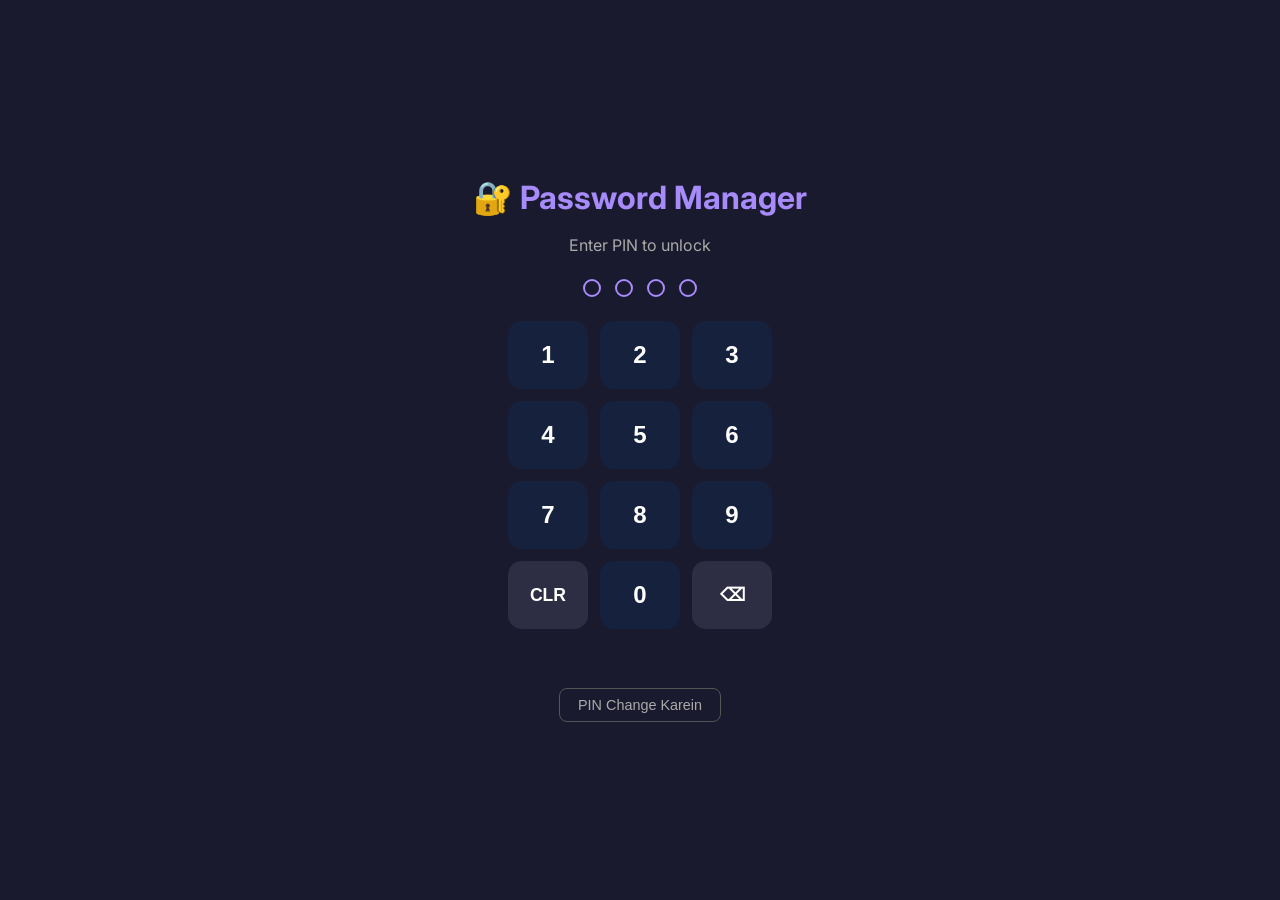
==== templates/index.html @ b99a3fd4 "feat: modular Python Flask password manager with Docker, Excel export, PIN change" ====
<!DOCTYPE html>
<html lang="en">
<head>
  <meta charset="UTF-8">
  <meta name="viewport" content="width=device-width, initial-scale=1.0, maximum-scale=1.0, user-scalable=no">
  <title>Password Manager - RAJAT</title>
  <link rel="stylesheet" href="/static/css/style.css">
</head>
<body>

<!-- ═══════════════════════════ PIN SCREEN ═══════════════════════════ -->
<div id="pin-screen">
  <h2>🔐 Password Manager</h2>
  <p id="pin-label">Enter PIN to unlock</p>
  <div id="pin-dots">
    <div class="dot" id="d0"></div>
    <div class="dot" id="d1"></div>
    <div class="dot" id="d2"></div>
    <div class="dot" id="d3"></div>
  </div>
  <div id="pin-keypad">
    <button class="key" data-key="1">1</button>
    <button class="key" data-key="2">2</button>
    <button class="key" data-key="3">3</button>
    <button class="key" data-key="4">4</button>
    <button class="key" data-key="5">5</button>
    <button class="key" data-key="6">6</button>
    <button class="key" data-key="7">7</button>
    <button class="key" data-key="8">8</button>
    <button class="key" data-key="9">9</button>
    <button class="key del" data-key="clear">CLR</button>
    <button class="key" data-key="0">0</button>
    <button class="key del" data-key="back">⌫</button>
  </div>
  <div id="pin-error"></div>
  <button id="change-pin-btn">PIN Change Karein</button>
</div>

<!-- ════════════════════════════ MAIN APP ════════════════════════════ -->
<div id="app" style="display:none">
  <div class="topbar">
    <h1>🔐 Password Manager</h1>
    <div class="topbar-actions">
      <button class="btn btn-success" id="btn-export">⬇ Export Excel</button>
      <button class="btn btn-primary" id="btn-bulk-add">+ Bulk Entry</button>
      <button class="btn btn-ghost" id="btn-single-add">+ Single Entry</button>
      <button class="btn btn-ghost" id="btn-change-pin-app">🔑 PIN</button>
      <button class="btn btn-danger" id="btn-lock">🔒 Lock</button>
    </div>
  </div>

  <div id="tabs-bar">
    <button id="add-category-btn">+ Category</button>
  </div>

  <div class="table-wrapper">
    <div class="table-header">
      <h3 id="current-cat-title">Category</h3>
      <div>
        <button class="btn btn-ghost btn-sm" id="btn-edit-cat">✏️ Rename</button>
        <button class="btn btn-danger btn-sm" id="btn-del-cat">🗑 Delete</button>
      </div>
    </div>
    <div id="table-area"></div>
  </div>
</div>

<!-- ══════════════════════════════ TOAST ══════════════════════════════ -->
<div id="toast"></div>

<!-- ══════════════════════════ ENTRY MODAL ════════════════════════════ -->
<div class="modal-overlay" id="entry-modal">
  <div class="modal">
    <h3 id="entry-modal-title">Entry Add Karein</h3>
    <div id="entry-form-fields"></div>
    <div class="modal-actions">
      <button class="btn btn-ghost" data-close="entry-modal">Cancel</button>
      <button class="btn btn-primary" id="btn-save-entry">Save</button>
    </div>
  </div>
</div>

<!-- ════════════════════════ CATEGORY MODAL ══════════════════════════ -->
<div class="modal-overlay" id="cat-modal">
  <div class="modal">
    <h3 id="cat-modal-title">Naya Category Banayein</h3>
    <div class="form-group">
      <label>Category Name</label>
      <input type="text" id="cat-name-input" placeholder="e.g. NREGA, Bank, Email">
    </div>
    <div class="form-group">
      <label>Columns (fields) define karein</label>
      <div id="col-fields"></div>
      <button id="add-col-btn">+ Column Add Karein</button>
    </div>
    <div class="modal-actions">
      <button class="btn btn-ghost" data-close="cat-modal">Cancel</button>
      <button class="btn btn-primary" id="btn-save-category">Category Banayein</button>
    </div>
  </div>
</div>

<!-- ═══════════════════════ CHANGE PIN MODAL ══════════════════════════ -->
<div class="modal-overlay" id="pin-change-modal">
  <div class="modal">
    <h3>🔑 PIN Change Karein</h3>
    <div class="form-group">
      <label>Purana PIN (Old PIN)</label>
      <input type="password" id="old-pin-input" maxlength="4"
             placeholder="••••" inputmode="numeric" autocomplete="off">
    </div>
    <div class="form-group">
      <label>Naya PIN (4 digit)</label>
      <input type="password" id="new-pin-input" maxlength="4"
             placeholder="••••" inputmode="numeric" autocomplete="off">
    </div>
    <div class="form-group">
      <label>Confirm Naya PIN</label>
      <input type="password" id="confirm-pin-input" maxlength="4"
             placeholder="••••" inputmode="numeric" autocomplete="off">
    </div>
    <div class="modal-actions">
      <button class="btn btn-ghost" data-close="pin-change-modal">Cancel</button>
      <button class="btn btn-primary" id="btn-save-pin">PIN Save Karein</button>
    </div>
  </div>
</div>

<!-- ══════════════════════ BULK ENTRY MODAL ═══════════════════════════ -->
<div class="modal-overlay" id="bulk-entry-modal">
  <div class="modal modal-wide">
    <h3 id="bulk-modal-title">📋 Bulk Entry Add Karein</h3>
    <div class="bulk-table-wrap">
      <table class="bulk-table">
        <thead id="bulk-thead"></thead>
        <tbody id="bulk-tbody"></tbody>
      </table>
    </div>
    <div class="bulk-footer">
      <button id="add-bulk-row-btn">+ Row Add Karein</button>
      <span id="bulk-count-info"></span>
    </div>
    <div class="modal-actions">
      <button class="btn btn-ghost" data-close="bulk-entry-modal">Cancel</button>
      <button class="btn btn-primary" id="btn-save-bulk">Save All Entries</button>
    </div>
  </div>
</div>

<!-- ═══════════════════════════ SCRIPTS ══════════════════════════════ -->
<script src="/static/js/pin.js"></script>
<script src="/static/js/categories.js"></script>
<script src="/static/js/entries.js"></script>
<script src="/static/js/export.js"></script>
<script src="/static/js/app.js"></script>
</body>
</html>
---- static/css/style.css ----
@import url('https://fonts.googleapis.com/css2?family=Inter:wght@400;500;600;700&display=swap');

/* ── Shake animation (wrong PIN) ── */
@keyframes shake {
  0%,100% { transform: translateX(0); }
  20%      { transform: translateX(-8px); }
  40%      { transform: translateX( 8px); }
  60%      { transform: translateX(-6px); }
  80%      { transform: translateX( 6px); }
}
.shake { animation: shake .4s ease; }

/* ── Reset ── */
*, *::before, *::after { box-sizing: border-box; margin: 0; padding: 0; }
body {
  font-family: 'Inter', 'Segoe UI', sans-serif;
  background: #1a1a2e;
  color: #eee;
  min-height: 100vh;
  font-size: 15px;
  -webkit-tap-highlight-color: transparent;
}

/* ══════════════════════════════════════════════
   PIN SCREEN
══════════════════════════════════════════════ */
#pin-screen {
  display: flex;
  flex-direction: column;
  align-items: center;
  justify-content: center;
  min-height: 100vh;
  gap: 18px;
  padding: 20px;
}
#pin-screen h2 { font-size: 2rem; color: #a78bfa; font-weight: 700; }
#pin-screen p  { color: #aaa; font-size: 1rem; }

#pin-dots { display: flex; gap: 14px; margin: 6px 0; }
.dot {
  width: 18px; height: 18px; border-radius: 50%;
  border: 2px solid #a78bfa; background: transparent;
  transition: background .2s;
}
.dot.filled { background: #a78bfa; }

#pin-keypad {
  display: grid;
  grid-template-columns: repeat(3, 80px);
  gap: 12px;
}
.key {
  height: 68px; border-radius: 14px; border: none;
  background: #16213e; color: #fff; font-size: 1.5rem;
  font-weight: 600; cursor: pointer;
  transition: background .15s, transform .1s;
  user-select: none; touch-action: manipulation;
}
.key:hover, .key:active { background: #a78bfa; transform: scale(.95); }
.key.del { background: #2d2d44; font-size: 1.1rem; }

#pin-error {
  color: #f87171; font-size: .95rem; min-height: 1.2em;
  text-align: center;
}

#change-pin-btn {
  margin-top: 4px; background: none; border: 1px solid #555;
  color: #aaa; padding: 8px 18px; border-radius: 8px;
  cursor: pointer; font-size: .9rem; transition: all .15s;
}
#change-pin-btn:hover { border-color: #a78bfa; color: #a78bfa; }

/* ══════════════════════════════════════════════
   TOPBAR
══════════════════════════════════════════════ */
#app { padding: 16px; max-width: 1300px; margin: 0 auto; }

.topbar {
  display: flex; justify-content: space-between; align-items: center;
  flex-wrap: wrap; gap: 10px;
  padding: 14px 20px; background: #16213e; border-radius: 12px;
  margin-bottom: 16px; box-shadow: 0 2px 10px rgba(0,0,0,.3);
}
.topbar h1 { font-size: 1.3rem; color: #a78bfa; font-weight: 700; }
.topbar-actions { display: flex; gap: 8px; flex-wrap: wrap; }

/* ══════════════════════════════════════════════
   BUTTONS
══════════════════════════════════════════════ */
.btn {
  padding: 9px 16px; border-radius: 8px; border: none;
  cursor: pointer; font-size: .9rem; font-weight: 600;
  transition: all .15s; white-space: nowrap;
  touch-action: manipulation;
}
.btn-primary  { background: #a78bfa; color: #fff; }
.btn-primary:hover  { background: #8b5cf6; }
.btn-danger   { background: #f87171; color: #fff; }
.btn-danger:hover   { background: #ef4444; }
.btn-ghost    { background: #2d2d44; color: #ccc; }
.btn-ghost:hover    { background: #3d3d5a; color: #fff; }
.btn-success  { background: #22c55e; color: #fff; }
.btn-success:hover  { background: #16a34a; }
.btn-sm { padding: 6px 11px; font-size: .82rem; }

/* ══════════════════════════════════════════════
   TABS
══════════════════════════════════════════════ */
#tabs-bar {
  display: flex; gap: 8px; flex-wrap: wrap;
  margin-bottom: 14px; align-items: center;
}
.tab {
  padding: 8px 18px; border-radius: 20px; border: none;
  background: #2d2d44; color: #aaa; cursor: pointer;
  font-size: .9rem; font-weight: 500; transition: all .15s;
  touch-action: manipulation;
}
.tab.active { background: #a78bfa; color: #fff; }
.tab:hover:not(.active) { background: #3d3d5a; color: #fff; }

#add-category-btn {
  padding: 8px 16px; border-radius: 20px;
  border: 2px dashed #555; background: none;
  color: #888; cursor: pointer; font-size: .88rem;
  transition: all .15s;
}
#add-category-btn:hover { border-color: #a78bfa; color: #a78bfa; }

/* ══════════════════════════════════════════════
   TABLE
══════════════════════════════════════════════ */
.table-wrapper { background: #16213e; border-radius: 12px; overflow: hidden; }
.table-header {
  display: flex; justify-content: space-between; align-items: center;
  padding: 14px 18px; border-bottom: 1px solid #2d2d44; flex-wrap: wrap; gap: 8px;
}
.table-header h3 { font-size: 1.05rem; color: #a78bfa; font-weight: 700; }

.table-scroll { overflow-x: auto; -webkit-overflow-scrolling: touch; }
table { width: 100%; border-collapse: collapse; min-width: 500px; }
thead th {
  background: #0f3460; padding: 12px 14px;
  text-align: left; font-size: .82rem; color: #a78bfa;
  text-transform: uppercase; letter-spacing: .05em; font-weight: 700;
  white-space: nowrap;
}
tbody tr { border-bottom: 1px solid #1e1e38; transition: background .1s; }
tbody tr:hover { background: #1e1e38; }
tbody td {
  padding: 12px 14px; font-size: .95rem;
  cursor: pointer; user-select: none;
}
tbody td:last-child { cursor: default; }
.pass-cell {
  font-family: 'Courier New', monospace;
  letter-spacing: .08em; color: #a78bfa;
}
.clickable-cell { position: relative; }
.clickable-cell:hover::after {
  content: '📋';
  position: absolute; right: 6px; top: 50%;
  transform: translateY(-50%); font-size: .8rem; opacity: .5;
}
.action-btns { display: flex; gap: 6px; }
.empty-state {
  text-align: center; padding: 48px; color: #666; font-size: .95rem;
}

/* ══════════════════════════════════════════════
   MODAL
══════════════════════════════════════════════ */
.modal-overlay {
  display: none; position: fixed; inset: 0;
  background: rgba(0,0,0,.75); z-index: 100;
  align-items: center; justify-content: center;
  padding: 16px;
}
.modal-overlay.open { display: flex; }
.modal {
  background: #1a1a2e; border: 1px solid #2d2d44;
  border-radius: 16px; padding: 26px;
  width: 480px; max-width: 100%;
  max-height: 92vh; overflow-y: auto;
  animation: modalIn .2s ease;
}
.modal-wide { width: 95vw; max-width: 1100px; }
@keyframes modalIn {
  from { opacity: 0; transform: scale(.95) translateY(8px); }
  to   { opacity: 1; transform: scale(1) translateY(0); }
}
.modal h3 { font-size: 1.15rem; margin-bottom: 18px; color: #a78bfa; font-weight: 700; }
.form-group { margin-bottom: 13px; }
.form-group label { display: block; font-size: .88rem; color: #aaa; margin-bottom: 5px; }
.form-group input, .form-group select {
  width: 100%; padding: 10px 12px; border-radius: 8px;
  border: 1px solid #3d3d5a; background: #16213e;
  color: #fff; font-size: .95rem; outline: none;
  font-family: 'Inter', sans-serif;
}
.form-group input:focus, .form-group select:focus { border-color: #a78bfa; }
.modal-actions { display: flex; justify-content: flex-end; gap: 10px; margin-top: 18px; }

#col-fields { display: flex; flex-direction: column; gap: 8px; margin-bottom: 8px; }
.col-row { display: flex; gap: 8px; align-items: center; }
.col-row input { flex: 1; }
.col-row button {
  padding: 7px 11px; background: #f87171; border: none;
  border-radius: 6px; color: #fff; cursor: pointer; font-size: .88rem;
}
#add-col-btn {
  background: none; border: 1px dashed #555; color: #888;
  padding: 8px 14px; border-radius: 6px; cursor: pointer;
  font-size: .88rem; width: 100%; transition: all .15s;
}
#add-col-btn:hover { border-color: #a78bfa; color: #a78bfa; }

/* ══════════════════════════════════════════════
   BULK TABLE
══════════════════════════════════════════════ */
.bulk-table-wrap { overflow-x: auto; -webkit-overflow-scrolling: touch; margin-bottom: 12px; }
.bulk-table { width: 100%; border-collapse: collapse; }
.bulk-table thead th {
  background: #0f3460; padding: 10px;
  color: #a78bfa; font-size: .82rem;
  text-transform: uppercase; white-space: nowrap;
}
.bulk-table thead th.row-num-col { width: 34px; text-align: center; color: #555; }
.bulk-table thead th.del-col     { width: 38px; }
.bulk-table tbody tr { border-bottom: 1px solid #1e1e38; }
.bulk-table tbody tr:hover { background: #1a1a38; }
.bulk-table tbody td { padding: 5px 6px; }
.bulk-table tbody td.row-num {
  text-align: center; color: #555; font-size: .82rem; padding-top: 12px;
}
.bulk-input {
  width: 100%; padding: 8px 10px; border-radius: 6px;
  border: 1px solid #2d2d44; background: #0f1625;
  color: #fff; font-size: .9rem; outline: none; min-width: 80px;
}
.bulk-input:focus { border-color: #a78bfa; background: #16213e; }
.bulk-del-btn {
  background: none; border: none; color: #555; font-size: 1rem;
  cursor: pointer; padding: 4px 8px; border-radius: 6px; transition: all .15s;
}
.bulk-del-btn:hover { color: #f87171; background: #2d2d44; }
.bulk-footer { display: flex; align-items: center; gap: 12px; margin-bottom: 6px; }
#add-bulk-row-btn {
  background: none; border: 1px dashed #555; color: #888;
  padding: 7px 16px; border-radius: 8px; cursor: pointer;
  font-size: .88rem; transition: all .15s;
}
#add-bulk-row-btn:hover { border-color: #a78bfa; color: #a78bfa; }
.bulk-count-info { font-size: .82rem; color: #666; }

/* ══════════════════════════════════════════════
   TOAST
══════════════════════════════════════════════ */
#toast {
  position: fixed; bottom: 22px; right: 22px;
  background: #22c55e; color: #fff;
  padding: 12px 20px; border-radius: 10px;
  font-size: .95rem; font-weight: 600; z-index: 999;
  transform: translateY(60px); opacity: 0;
  transition: all .3s; pointer-events: none;
  max-width: calc(100vw - 44px);
}
#toast.show { transform: translateY(0); opacity: 1; }

/* ══════════════════════════════════════════════
   MOBILE  ≤ 640px
══════════════════════════════════════════════ */
@media (max-width: 640px) {
  #app { padding: 10px; }

  .topbar { padding: 12px 14px; }
  .topbar h1 { font-size: 1.1rem; }
  .topbar-actions { gap: 6px; }
  .btn { padding: 8px 12px; font-size: .82rem; }
  .btn-sm { padding: 5px 9px; font-size: .78rem; }

  #pin-keypad { grid-template-columns: repeat(3, 72px); gap: 10px; }
  .key { height: 62px; font-size: 1.35rem; }

  thead th { font-size: .75rem; padding: 10px 10px; }
  tbody td  { font-size: .88rem; padding: 10px 10px; }

  .modal { padding: 18px; border-radius: 12px; }
  .modal h3 { font-size: 1rem; }
  .form-group input { font-size: .9rem; }

  #toast { bottom: 14px; right: 14px; font-size: .88rem; }
}
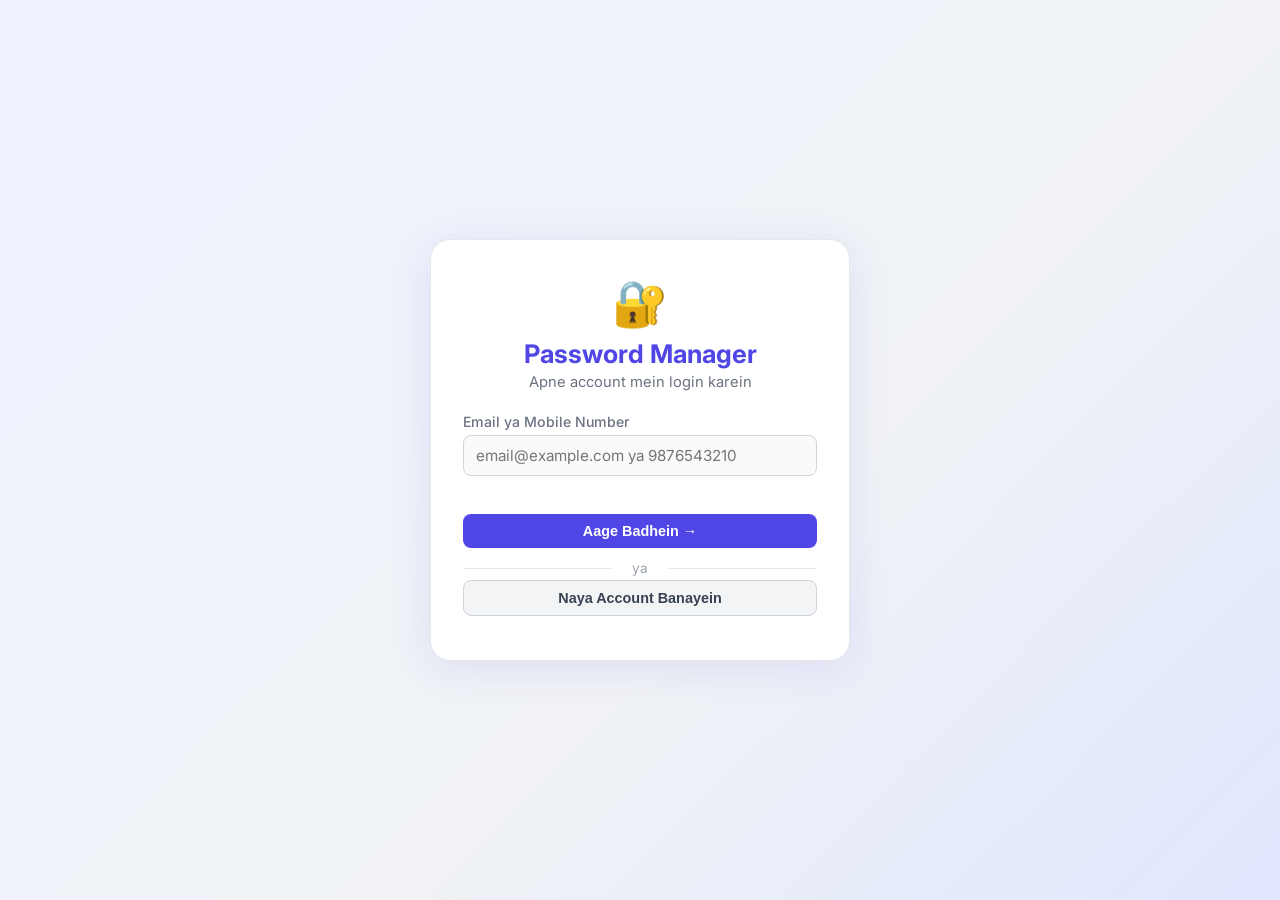
==== commit 6d503b49: "feat(auth): add multi-user authentication with session management - Implement user registration and " ====
--- a/templates/index.html
+++ b/templates/index.html
@@ -3,56 +3,121 @@
 <head>
   <meta charset="UTF-8">
   <meta name="viewport" content="width=device-width, initial-scale=1.0, maximum-scale=1.0, user-scalable=no">
-  <title>Password Manager - RAJAT</title>
+  <title>Password Manager</title>
   <link rel="stylesheet" href="/static/css/style.css">
 </head>
 <body>
 
-<!-- ═══════════════════════════ PIN SCREEN ═══════════════════════════ -->
-<div id="pin-screen">
-  <h2>🔐 Password Manager</h2>
-  <p id="pin-label">Enter PIN to unlock</p>
-  <div id="pin-dots">
-    <div class="dot" id="d0"></div>
-    <div class="dot" id="d1"></div>
-    <div class="dot" id="d2"></div>
-    <div class="dot" id="d3"></div>
-  </div>
-  <div id="pin-keypad">
-    <button class="key" data-key="1">1</button>
-    <button class="key" data-key="2">2</button>
-    <button class="key" data-key="3">3</button>
-    <button class="key" data-key="4">4</button>
-    <button class="key" data-key="5">5</button>
-    <button class="key" data-key="6">6</button>
-    <button class="key" data-key="7">7</button>
-    <button class="key" data-key="8">8</button>
-    <button class="key" data-key="9">9</button>
-    <button class="key del" data-key="clear">CLR</button>
-    <button class="key" data-key="0">0</button>
-    <button class="key del" data-key="back">⌫</button>
-  </div>
-  <div id="pin-error"></div>
-  <button id="change-pin-btn">PIN Change Karein</button>
-</div>
-
-<!-- ════════════════════════════ MAIN APP ════════════════════════════ -->
+<!-- ═══════════════════════ SCREEN: LOGIN ════════════════════════════ -->
+<div id="screen-login" class="auth-screen">
+  <div class="auth-card">
+    <div class="auth-logo">🔐</div>
+    <h2>Password Manager</h2>
+    <p class="auth-sub">Apne account mein login karein</p>
+    <div class="form-group">
+      <label>Email ya Mobile Number</label>
+      <input type="text" id="login-identifier" placeholder="email@example.com ya 9876543210"
+             inputmode="email" autocomplete="username">
+    </div>
+    <div id="login-error" class="form-error"></div>
+    <button class="btn btn-primary btn-block" id="btn-login">Aage Badhein →</button>
+    <div class="auth-divider">ya</div>
+    <button class="btn btn-ghost btn-block" id="btn-goto-register">Naya Account Banayein</button>
+  </div>
+</div>
+
+<!-- ═══════════════════════ SCREEN: REGISTER ═════════════════════════ -->
+<div id="screen-register" class="auth-screen" style="display:none">
+  <div class="auth-card">
+    <div class="auth-logo">📝</div>
+    <h2>Naya Account</h2>
+    <p class="auth-sub">Apni details bharein</p>
+    <div class="form-group">
+      <label>Pura Naam *</label>
+      <input type="text" id="reg-name" placeholder="Apna naam likhein" autocomplete="name">
+    </div>
+    <div class="form-group">
+      <label>Block Naam *</label>
+      <input type="text" id="reg-block" placeholder="e.g. Peterbar, Khijri" autocomplete="off">
+    </div>
+    <div class="form-group">
+      <label>Email Address *</label>
+      <input type="email" id="reg-email" placeholder="email@example.com" autocomplete="email">
+    </div>
+    <div class="form-group">
+      <label>Mobile Number *</label>
+      <input type="tel" id="reg-mobile" placeholder="10-digit mobile number"
+             maxlength="10" inputmode="numeric" autocomplete="tel">
+    </div>
+    <div class="form-group">
+      <label>4-Digit PIN *</label>
+      <input type="password" id="reg-pin" placeholder="••••" maxlength="4"
+             inputmode="numeric" autocomplete="new-password">
+    </div>
+    <div class="form-group">
+      <label>PIN Confirm Karein *</label>
+      <input type="password" id="reg-pin-confirm" placeholder="••••" maxlength="4"
+             inputmode="numeric" autocomplete="new-password">
+    </div>
+    <div id="reg-error" class="form-error"></div>
+    <button class="btn btn-primary btn-block" id="btn-register">Register Karein</button>
+    <div class="auth-divider">ya</div>
+    <button class="btn btn-ghost btn-block" id="btn-goto-login">Pehle Se Account Hai? Login Karein</button>
+  </div>
+</div>
+
+<!-- ═══════════════════════ SCREEN: PIN ══════════════════════════════ -->
+<div id="screen-pin" class="auth-screen" style="display:none">
+  <div class="pin-card" id="pin-screen-inner">
+    <div class="auth-logo">🔒</div>
+    <h2 id="pin-welcome-name">Welcome!</h2>
+    <p class="auth-sub">Dashboard unlock karne ke liye PIN dalein</p>
+    <div id="pin-dots">
+      <div class="dot" id="d0"></div>
+      <div class="dot" id="d1"></div>
+      <div class="dot" id="d2"></div>
+      <div class="dot" id="d3"></div>
+    </div>
+    <div id="pin-keypad">
+      <button class="key" data-key="1">1</button>
+      <button class="key" data-key="2">2</button>
+      <button class="key" data-key="3">3</button>
+      <button class="key" data-key="4">4</button>
+      <button class="key" data-key="5">5</button>
+      <button class="key" data-key="6">6</button>
+      <button class="key" data-key="7">7</button>
+      <button class="key" data-key="8">8</button>
+      <button class="key" data-key="9">9</button>
+      <button class="key del" data-key="clear">CLR</button>
+      <button class="key" data-key="0">0</button>
+      <button class="key del" data-key="back">⌫</button>
+    </div>
+    <div id="pin-error" class="pin-error-msg"></div>
+    <button class="btn btn-ghost btn-sm pin-logout-btn" id="btn-pin-logout">← Logout</button>
+  </div>
+</div>
+
+<!-- ════════════════════════ MAIN APP ════════════════════════════════ -->
 <div id="app" style="display:none">
+  <!-- Topbar -->
   <div class="topbar">
     <h1>🔐 Password Manager</h1>
     <div class="topbar-actions">
-      <button class="btn btn-success" id="btn-export">⬇ Export Excel</button>
-      <button class="btn btn-primary" id="btn-bulk-add">+ Bulk Entry</button>
-      <button class="btn btn-ghost" id="btn-single-add">+ Single Entry</button>
-      <button class="btn btn-ghost" id="btn-change-pin-app">🔑 PIN</button>
+      <button class="btn btn-success" id="btn-export">⬇ Excel</button>
+      <button class="btn btn-primary" id="btn-bulk-add">+ Bulk</button>
+      <button class="btn btn-ghost" id="btn-single-add">+ Entry</button>
+      <button class="btn btn-ghost" id="btn-open-profile">👤 Profile</button>
+      <span id="admin-badge" class="admin-badge" style="display:none">⚙ Admin</span>
       <button class="btn btn-danger" id="btn-lock">🔒 Lock</button>
     </div>
   </div>
 
+  <!-- Tabs -->
   <div id="tabs-bar">
     <button id="add-category-btn">+ Category</button>
   </div>
 
+  <!-- Table -->
   <div class="table-wrapper">
     <div class="table-header">
       <h3 id="current-cat-title">Category</h3>
@@ -65,10 +130,86 @@
   </div>
 </div>
 
-<!-- ══════════════════════════════ TOAST ══════════════════════════════ -->
+<!-- ════════════════════════ PROFILE PANEL ═══════════════════════════ -->
+<div class="modal-overlay" id="profile-modal">
+  <div class="modal modal-profile">
+    <div class="profile-header">
+      <div class="profile-avatar" id="profile-avatar-initials">R</div>
+      <div>
+        <h3 id="profile-name-display">—</h3>
+        <span class="profile-role-badge" id="profile-role-badge">User</span>
+      </div>
+      <button class="modal-close-btn" data-close="profile-modal">✕</button>
+    </div>
+
+    <div class="profile-section">
+      <div class="profile-info-row">
+        <span class="pir-label">📧 Email</span>
+        <span class="pir-value" id="profile-email-display">—</span>
+      </div>
+      <div class="profile-info-row">
+        <span class="pir-label">📱 Mobile</span>
+        <span class="pir-value" id="profile-mobile-display">—</span>
+      </div>
+      <div class="profile-info-row">
+        <span class="pir-label">🏘 Block</span>
+        <span class="pir-value" id="profile-block-display">—</span>
+      </div>
+    </div>
+
+    <div class="profile-section">
+      <h4 class="section-title">⚙️ Settings</h4>
+      <div class="form-group">
+        <label>Auto-Lock Timeout</label>
+        <p class="setting-desc">Browser tab band karne par ya is samay baad dashboard automatically lock ho jayega.</p>
+        <div class="timeout-options" id="timeout-options">
+          <button class="timeout-btn" data-timeout="15">15 Min</button>
+          <button class="timeout-btn" data-timeout="60">1 Hour</button>
+          <button class="timeout-btn" data-timeout="1440">24 Hours</button>
+        </div>
+      </div>
+    </div>
+
+    <div class="profile-section">
+      <h4 class="section-title">🔑 PIN Change Karein</h4>
+      <div class="form-group">
+        <label>Purana PIN</label>
+        <input type="password" id="old-pin-input" maxlength="4"
+               placeholder="••••" inputmode="numeric" autocomplete="off">
+      </div>
+      <div class="form-group">
+        <label>Naya PIN (4 digit)</label>
+        <input type="password" id="new-pin-input" maxlength="4"
+               placeholder="••••" inputmode="numeric" autocomplete="off">
+      </div>
+      <div class="form-group">
+        <label>Confirm Naya PIN</label>
+        <input type="password" id="confirm-pin-input" maxlength="4"
+               placeholder="••••" inputmode="numeric" autocomplete="off">
+      </div>
+      <button class="btn btn-primary" id="btn-save-pin">PIN Save Karein</button>
+    </div>
+  </div>
+</div>
+
+<!-- ════════════════════════ ADMIN PANEL ═════════════════════════════ -->
+<div class="modal-overlay" id="admin-modal">
+  <div class="modal modal-admin">
+    <div class="admin-header">
+      <h3>⚙️ Admin Controls</h3>
+      <button class="modal-close-btn" data-close="admin-modal">✕</button>
+    </div>
+    <p class="admin-sub">Registered users ki list aur PIN reset.</p>
+    <div id="admin-users-list">
+      <div class="loading-state">Loading...</div>
+    </div>
+  </div>
+</div>
+
+<!-- ════════════════════════ TOAST ═══════════════════════════════════ -->
 <div id="toast"></div>
 
-<!-- ══════════════════════════ ENTRY MODAL ════════════════════════════ -->
+<!-- ════════════════════════ ENTRY MODAL ═════════════════════════════ -->
 <div class="modal-overlay" id="entry-modal">
   <div class="modal">
     <h3 id="entry-modal-title">Entry Add Karein</h3>
@@ -89,7 +230,7 @@
       <input type="text" id="cat-name-input" placeholder="e.g. NREGA, Bank, Email">
     </div>
     <div class="form-group">
-      <label>Columns (fields) define karein</label>
+      <label>Columns define karein</label>
       <div id="col-fields"></div>
       <button id="add-col-btn">+ Column Add Karein</button>
     </div>
@@ -100,33 +241,7 @@
   </div>
 </div>
 
-<!-- ═══════════════════════ CHANGE PIN MODAL ══════════════════════════ -->
-<div class="modal-overlay" id="pin-change-modal">
-  <div class="modal">
-    <h3>🔑 PIN Change Karein</h3>
-    <div class="form-group">
-      <label>Purana PIN (Old PIN)</label>
-      <input type="password" id="old-pin-input" maxlength="4"
-             placeholder="••••" inputmode="numeric" autocomplete="off">
-    </div>
-    <div class="form-group">
-      <label>Naya PIN (4 digit)</label>
-      <input type="password" id="new-pin-input" maxlength="4"
-             placeholder="••••" inputmode="numeric" autocomplete="off">
-    </div>
-    <div class="form-group">
-      <label>Confirm Naya PIN</label>
-      <input type="password" id="confirm-pin-input" maxlength="4"
-             placeholder="••••" inputmode="numeric" autocomplete="off">
-    </div>
-    <div class="modal-actions">
-      <button class="btn btn-ghost" data-close="pin-change-modal">Cancel</button>
-      <button class="btn btn-primary" id="btn-save-pin">PIN Save Karein</button>
-    </div>
-  </div>
-</div>
-
-<!-- ══════════════════════ BULK ENTRY MODAL ═══════════════════════════ -->
+<!-- ════════════════════════ BULK ENTRY MODAL ════════════════════════ -->
 <div class="modal-overlay" id="bulk-entry-modal">
   <div class="modal modal-wide">
     <h3 id="bulk-modal-title">📋 Bulk Entry Add Karein</h3>
@@ -147,8 +262,11 @@
   </div>
 </div>
 
-<!-- ═══════════════════════════ SCRIPTS ══════════════════════════════ -->
+<!-- ════════════════════════ SCRIPTS ══════════════════════════════════ -->
+<script src="/static/js/auth.js"></script>
 <script src="/static/js/pin.js"></script>
+<script src="/static/js/profile.js"></script>
+<script src="/static/js/admin.js"></script>
 <script src="/static/js/categories.js"></script>
 <script src="/static/js/entries.js"></script>
 <script src="/static/js/export.js"></script>
--- a/static/css/style.css
+++ b/static/css/style.css
@@ -1,6 +1,6 @@
 @import url('https://fonts.googleapis.com/css2?family=Inter:wght@400;500;600;700&display=swap');
 
-/* ── Shake animation (wrong PIN) ── */
+/* ── Animations ── */
 @keyframes shake {
   0%,100% { transform: translateX(0); }
   20%      { transform: translateX(-8px); }
@@ -8,41 +8,139 @@
   60%      { transform: translateX(-6px); }
   80%      { transform: translateX( 6px); }
 }
+@keyframes modalIn {
+  from { opacity: 0; transform: scale(.95) translateY(8px); }
+  to   { opacity: 1; transform: scale(1) translateY(0); }
+}
+@keyframes fadeIn {
+  from { opacity: 0; transform: translateY(12px); }
+  to   { opacity: 1; transform: translateY(0); }
+}
 .shake { animation: shake .4s ease; }
 
 /* ── Reset ── */
 *, *::before, *::after { box-sizing: border-box; margin: 0; padding: 0; }
 body {
-  font-family: 'Inter', 'Segoe UI', sans-serif;
-  background: #1a1a2e;
-  color: #eee;
+  font-family: 'Inter', 'Segoe UI', Arial, sans-serif;
+  background: #f0f2f5;
+  color: #1a1a2e;
   min-height: 100vh;
   font-size: 15px;
   -webkit-tap-highlight-color: transparent;
 }
 
 /* ══════════════════════════════════════════════
-   PIN SCREEN
-══════════════════════════════════════════════ */
-#pin-screen {
-  display: flex;
-  flex-direction: column;
+   AUTH SCREENS (Login / Register)
+══════════════════════════════════════════════ */
+.auth-screen {
+  display: flex;
   align-items: center;
   justify-content: center;
   min-height: 100vh;
+  padding: 20px;
+  background: linear-gradient(135deg, #eef2ff 0%, #f0f2f5 60%, #e0e7ff 100%);
+  animation: fadeIn .3s ease;
+}
+
+.auth-card {
+  background: #ffffff;
+  border: 1px solid #e5e7eb;
+  border-radius: 20px;
+  padding: 36px 32px;
+  width: 420px;
+  max-width: 100%;
+  box-shadow: 0 8px 40px rgba(79,70,229,.1);
+  animation: fadeIn .3s ease;
+}
+
+.auth-logo {
+  font-size: 2.8rem;
+  text-align: center;
+  margin-bottom: 8px;
+}
+
+.auth-card h2 {
+  text-align: center;
+  font-size: 1.6rem;
+  color: #4f46e5;
+  font-weight: 700;
+  margin-bottom: 4px;
+}
+
+.auth-sub {
+  text-align: center;
+  color: #6b7280;
+  font-size: .92rem;
+  margin-bottom: 22px;
+}
+
+.form-error {
+  color: #dc2626;
+  font-size: .88rem;
+  min-height: 1.2em;
+  margin-bottom: 8px;
+  text-align: center;
+}
+
+.btn-block {
+  width: 100%;
+  padding: 12px;
+  font-size: 1rem;
+  border-radius: 10px;
+  margin-bottom: 8px;
+}
+
+.auth-divider {
+  text-align: center;
+  color: #9ca3af;
+  font-size: .85rem;
+  margin: 4px 0;
+  position: relative;
+}
+.auth-divider::before,
+.auth-divider::after {
+  content: '';
+  position: absolute;
+  top: 50%;
+  width: 42%;
+  height: 1px;
+  background: #e5e7eb;
+}
+.auth-divider::before { left: 0; }
+.auth-divider::after  { right: 0; }
+
+/* ══════════════════════════════════════════════
+   PIN SCREEN
+══════════════════════════════════════════════ */
+.pin-card {
+  background: #ffffff;
+  border: 1px solid #e5e7eb;
+  border-radius: 20px;
+  padding: 36px 32px;
+  width: 360px;
+  max-width: 100%;
+  box-shadow: 0 8px 40px rgba(79,70,229,.1);
+  display: flex;
+  flex-direction: column;
+  align-items: center;
   gap: 18px;
-  padding: 20px;
-}
-#pin-screen h2 { font-size: 2rem; color: #a78bfa; font-weight: 700; }
-#pin-screen p  { color: #aaa; font-size: 1rem; }
-
-#pin-dots { display: flex; gap: 14px; margin: 6px 0; }
+  animation: fadeIn .3s ease;
+}
+
+.pin-card h2 {
+  font-size: 1.25rem;
+  color: #4f46e5;
+  font-weight: 700;
+  text-align: center;
+}
+
+#pin-dots { display: flex; gap: 14px; }
 .dot {
   width: 18px; height: 18px; border-radius: 50%;
-  border: 2px solid #a78bfa; background: transparent;
+  border: 2px solid #4f46e5; background: transparent;
   transition: background .2s;
 }
-.dot.filled { background: #a78bfa; }
+.dot.filled { background: #4f46e5; }
 
 #pin-keypad {
   display: grid;
@@ -50,40 +148,58 @@
   gap: 12px;
 }
 .key {
-  height: 68px; border-radius: 14px; border: none;
-  background: #16213e; color: #fff; font-size: 1.5rem;
+  height: 68px; border-radius: 14px; border: 1px solid #ddd;
+  background: #ffffff; color: #1a1a2e; font-size: 1.5rem;
   font-weight: 600; cursor: pointer;
   transition: background .15s, transform .1s;
   user-select: none; touch-action: manipulation;
-}
-.key:hover, .key:active { background: #a78bfa; transform: scale(.95); }
-.key.del { background: #2d2d44; font-size: 1.1rem; }
-
-#pin-error {
-  color: #f87171; font-size: .95rem; min-height: 1.2em;
+  box-shadow: 0 1px 4px rgba(0,0,0,.08);
+}
+.key:hover, .key:active { background: #4f46e5; color: #fff; transform: scale(.95); }
+.key.del { background: #f3f4f6; font-size: 1.1rem; }
+
+.pin-error-msg {
+  color: #dc2626;
+  font-size: .92rem;
+  min-height: 1.2em;
   text-align: center;
 }
 
-#change-pin-btn {
-  margin-top: 4px; background: none; border: 1px solid #555;
-  color: #aaa; padding: 8px 18px; border-radius: 8px;
-  cursor: pointer; font-size: .9rem; transition: all .15s;
-}
-#change-pin-btn:hover { border-color: #a78bfa; color: #a78bfa; }
+.pin-logout-btn {
+  margin-top: 4px;
+  font-size: .88rem;
+}
 
 /* ══════════════════════════════════════════════
    TOPBAR
 ══════════════════════════════════════════════ */
-#app { padding: 16px; max-width: 1300px; margin: 0 auto; }
+#app { padding: 16px; max-width: 1300px; margin: 0 auto; animation: fadeIn .3s ease; }
 
 .topbar {
   display: flex; justify-content: space-between; align-items: center;
   flex-wrap: wrap; gap: 10px;
-  padding: 14px 20px; background: #16213e; border-radius: 12px;
-  margin-bottom: 16px; box-shadow: 0 2px 10px rgba(0,0,0,.3);
-}
-.topbar h1 { font-size: 1.3rem; color: #a78bfa; font-weight: 700; }
-.topbar-actions { display: flex; gap: 8px; flex-wrap: wrap; }
+  padding: 14px 20px; background: #ffffff; border-radius: 12px;
+  margin-bottom: 16px;
+  box-shadow: 0 1px 6px rgba(0,0,0,.10);
+  border: 1px solid #e5e7eb;
+}
+.topbar h1 { font-size: 1.3rem; color: #4f46e5; font-weight: 700; }
+.topbar-actions { display: flex; gap: 8px; flex-wrap: wrap; align-items: center; }
+
+.admin-badge {
+  background: linear-gradient(135deg, #7c3aed, #4f46e5);
+  color: #fff;
+  padding: 8px 14px;
+  border-radius: 8px;
+  font-size: .88rem;
+  font-weight: 600;
+  cursor: pointer;
+  display: inline-flex;
+  align-items: center;
+  gap: 4px;
+  transition: opacity .15s;
+}
+.admin-badge:hover { opacity: .85; }
 
 /* ══════════════════════════════════════════════
    BUTTONS
@@ -94,15 +210,17 @@
   transition: all .15s; white-space: nowrap;
   touch-action: manipulation;
 }
-.btn-primary  { background: #a78bfa; color: #fff; }
-.btn-primary:hover  { background: #8b5cf6; }
-.btn-danger   { background: #f87171; color: #fff; }
-.btn-danger:hover   { background: #ef4444; }
-.btn-ghost    { background: #2d2d44; color: #ccc; }
-.btn-ghost:hover    { background: #3d3d5a; color: #fff; }
-.btn-success  { background: #22c55e; color: #fff; }
-.btn-success:hover  { background: #16a34a; }
+.btn-primary  { background: #4f46e5; color: #fff; }
+.btn-primary:hover  { background: #4338ca; }
+.btn-danger   { background: #ef4444; color: #fff; }
+.btn-danger:hover   { background: #dc2626; }
+.btn-ghost    { background: #f3f4f6; color: #374151; border: 1px solid #d1d5db; }
+.btn-ghost:hover    { background: #e5e7eb; color: #111; }
+.btn-success  { background: #16a34a; color: #fff; }
+.btn-success:hover  { background: #15803d; }
 .btn-sm { padding: 6px 11px; font-size: .82rem; }
+.btn:disabled { opacity: .6; cursor: not-allowed; }
+.text-muted { color: #9ca3af; font-size: .85rem; }
 
 /* ══════════════════════════════════════════════
    TABS
@@ -112,159 +230,339 @@
   margin-bottom: 14px; align-items: center;
 }
 .tab {
-  padding: 8px 18px; border-radius: 20px; border: none;
-  background: #2d2d44; color: #aaa; cursor: pointer;
+  padding: 8px 18px; border-radius: 20px;
+  border: 1px solid #d1d5db;
+  background: #ffffff; color: #374151; cursor: pointer;
   font-size: .9rem; font-weight: 500; transition: all .15s;
   touch-action: manipulation;
 }
-.tab.active { background: #a78bfa; color: #fff; }
-.tab:hover:not(.active) { background: #3d3d5a; color: #fff; }
-
+.tab.active { background: #4f46e5; color: #fff; border-color: #4f46e5; }
+.tab:hover:not(.active) { background: #e0e7ff; color: #4f46e5; border-color: #4f46e5; }
 #add-category-btn {
   padding: 8px 16px; border-radius: 20px;
-  border: 2px dashed #555; background: none;
-  color: #888; cursor: pointer; font-size: .88rem;
+  border: 2px dashed #a5b4fc; background: none;
+  color: #6366f1; cursor: pointer; font-size: .88rem;
   transition: all .15s;
 }
-#add-category-btn:hover { border-color: #a78bfa; color: #a78bfa; }
+#add-category-btn:hover { border-color: #4f46e5; color: #4f46e5; background: #eef2ff; }
 
 /* ══════════════════════════════════════════════
    TABLE
 ══════════════════════════════════════════════ */
-.table-wrapper { background: #16213e; border-radius: 12px; overflow: hidden; }
+.table-wrapper {
+  background: #ffffff; border-radius: 12px;
+  overflow: hidden;
+  box-shadow: 0 1px 6px rgba(0,0,0,.08);
+  border: 1px solid #e5e7eb;
+}
 .table-header {
   display: flex; justify-content: space-between; align-items: center;
-  padding: 14px 18px; border-bottom: 1px solid #2d2d44; flex-wrap: wrap; gap: 8px;
-}
-.table-header h3 { font-size: 1.05rem; color: #a78bfa; font-weight: 700; }
-
+  padding: 14px 18px; border-bottom: 1px solid #e5e7eb;
+  flex-wrap: wrap; gap: 8px; background: #f9fafb;
+}
+.table-header h3 { font-size: 1.05rem; color: #4f46e5; font-weight: 700; }
 .table-scroll { overflow-x: auto; -webkit-overflow-scrolling: touch; }
 table { width: 100%; border-collapse: collapse; min-width: 500px; }
 thead th {
-  background: #0f3460; padding: 12px 14px;
-  text-align: left; font-size: .82rem; color: #a78bfa;
+  background: #eef2ff; padding: 12px 14px;
+  text-align: left; font-size: .82rem; color: #4338ca;
   text-transform: uppercase; letter-spacing: .05em; font-weight: 700;
-  white-space: nowrap;
-}
-tbody tr { border-bottom: 1px solid #1e1e38; transition: background .1s; }
-tbody tr:hover { background: #1e1e38; }
-tbody td {
-  padding: 12px 14px; font-size: .95rem;
-  cursor: pointer; user-select: none;
-}
+  white-space: nowrap; border-bottom: 2px solid #c7d2fe;
+}
+tbody tr { border-bottom: 1px solid #f3f4f6; transition: background .1s; }
+tbody tr:hover { background: #f5f3ff; }
+tbody td { padding: 12px 14px; font-size: .95rem; cursor: pointer; user-select: none; color: #1f2937; }
 tbody td:last-child { cursor: default; }
-.pass-cell {
-  font-family: 'Courier New', monospace;
-  letter-spacing: .08em; color: #a78bfa;
-}
+.pass-cell { font-family: 'Consolas','Menlo','Monaco',monospace; font-size: .92rem; color: #1f2937; letter-spacing: .03em; }
 .clickable-cell { position: relative; }
-.clickable-cell:hover::after {
-  content: '📋';
-  position: absolute; right: 6px; top: 50%;
-  transform: translateY(-50%); font-size: .8rem; opacity: .5;
-}
+.clickable-cell:hover::after { content: '📋'; position: absolute; right: 6px; top: 50%; transform: translateY(-50%); font-size: .8rem; opacity: .4; }
 .action-btns { display: flex; gap: 6px; }
-.empty-state {
-  text-align: center; padding: 48px; color: #666; font-size: .95rem;
-}
-
-/* ══════════════════════════════════════════════
-   MODAL
+.empty-state { text-align: center; padding: 48px; color: #9ca3af; font-size: .95rem; }
+.loading-state { text-align: center; padding: 32px; color: #9ca3af; font-size: .95rem; }
+
+/* ══════════════════════════════════════════════
+   MODAL (Base)
 ══════════════════════════════════════════════ */
 .modal-overlay {
   display: none; position: fixed; inset: 0;
-  background: rgba(0,0,0,.75); z-index: 100;
+  background: rgba(0,0,0,.45); z-index: 100;
   align-items: center; justify-content: center;
   padding: 16px;
 }
 .modal-overlay.open { display: flex; }
 .modal {
-  background: #1a1a2e; border: 1px solid #2d2d44;
+  background: #ffffff; border: 1px solid #e5e7eb;
   border-radius: 16px; padding: 26px;
   width: 480px; max-width: 100%;
   max-height: 92vh; overflow-y: auto;
   animation: modalIn .2s ease;
+  box-shadow: 0 8px 32px rgba(0,0,0,.15);
 }
 .modal-wide { width: 95vw; max-width: 1100px; }
-@keyframes modalIn {
-  from { opacity: 0; transform: scale(.95) translateY(8px); }
-  to   { opacity: 1; transform: scale(1) translateY(0); }
-}
-.modal h3 { font-size: 1.15rem; margin-bottom: 18px; color: #a78bfa; font-weight: 700; }
+.modal h3 { font-size: 1.15rem; margin-bottom: 18px; color: #4f46e5; font-weight: 700; }
 .form-group { margin-bottom: 13px; }
-.form-group label { display: block; font-size: .88rem; color: #aaa; margin-bottom: 5px; }
+.form-group label { display: block; font-size: .88rem; color: #6b7280; margin-bottom: 5px; font-weight: 500; }
 .form-group input, .form-group select {
   width: 100%; padding: 10px 12px; border-radius: 8px;
-  border: 1px solid #3d3d5a; background: #16213e;
-  color: #fff; font-size: .95rem; outline: none;
-  font-family: 'Inter', sans-serif;
-}
-.form-group input:focus, .form-group select:focus { border-color: #a78bfa; }
+  border: 1px solid #d1d5db; background: #f9fafb;
+  color: #111827; font-size: .95rem; outline: none;
+  font-family: 'Inter', sans-serif; transition: border-color .15s;
+}
+.form-group input:focus, .form-group select:focus {
+  border-color: #4f46e5; background: #fff;
+  box-shadow: 0 0 0 3px rgba(79,70,229,.1);
+}
 .modal-actions { display: flex; justify-content: flex-end; gap: 10px; margin-top: 18px; }
-
+.modal-close-btn {
+  position: absolute; top: 16px; right: 16px;
+  background: #f3f4f6; border: none; border-radius: 50%;
+  width: 32px; height: 32px; cursor: pointer;
+  font-size: 1rem; color: #6b7280;
+  display: flex; align-items: center; justify-content: center;
+  transition: background .15s;
+}
+.modal-close-btn:hover { background: #e5e7eb; color: #111; }
 #col-fields { display: flex; flex-direction: column; gap: 8px; margin-bottom: 8px; }
 .col-row { display: flex; gap: 8px; align-items: center; }
 .col-row input { flex: 1; }
-.col-row button {
-  padding: 7px 11px; background: #f87171; border: none;
-  border-radius: 6px; color: #fff; cursor: pointer; font-size: .88rem;
-}
-#add-col-btn {
-  background: none; border: 1px dashed #555; color: #888;
-  padding: 8px 14px; border-radius: 6px; cursor: pointer;
-  font-size: .88rem; width: 100%; transition: all .15s;
-}
-#add-col-btn:hover { border-color: #a78bfa; color: #a78bfa; }
+.col-row button { padding: 7px 11px; background: #fee2e2; border: none; border-radius: 6px; color: #dc2626; cursor: pointer; font-size: .88rem; }
+#add-col-btn { background: none; border: 1px dashed #a5b4fc; color: #6366f1; padding: 8px 14px; border-radius: 6px; cursor: pointer; font-size: .88rem; width: 100%; transition: all .15s; }
+#add-col-btn:hover { border-color: #4f46e5; background: #eef2ff; }
+
+/* ══════════════════════════════════════════════
+   PROFILE MODAL
+══════════════════════════════════════════════ */
+.modal-profile {
+  width: 500px;
+  padding: 0;
+  overflow-y: auto;
+  position: relative;
+}
+
+.profile-header {
+  display: flex;
+  align-items: center;
+  gap: 16px;
+  padding: 24px;
+  background: linear-gradient(135deg, #4f46e5, #7c3aed);
+  color: #fff;
+  position: sticky;
+  top: 0;
+  z-index: 1;
+}
+
+.profile-avatar {
+  width: 56px; height: 56px;
+  border-radius: 50%;
+  background: rgba(255,255,255,.25);
+  display: flex; align-items: center; justify-content: center;
+  font-size: 1.4rem; font-weight: 700; color: #fff;
+  flex-shrink: 0;
+}
+
+.profile-header h3 {
+  color: #fff;
+  font-size: 1.15rem;
+  margin-bottom: 4px;
+}
+
+.profile-role-badge {
+  font-size: .78rem;
+  font-weight: 600;
+  padding: 2px 10px;
+  border-radius: 20px;
+}
+.role-admin { background: rgba(255,255,255,.25); color: #fff; }
+.role-user  { background: rgba(255,255,255,.2);  color: #fff; }
+
+.profile-header .modal-close-btn {
+  position: absolute; top: 14px; right: 14px;
+  background: rgba(255,255,255,.2); color: #fff;
+}
+.profile-header .modal-close-btn:hover { background: rgba(255,255,255,.35); }
+
+.profile-section {
+  padding: 20px 24px;
+  border-bottom: 1px solid #f3f4f6;
+}
+.profile-section:last-child { border-bottom: none; }
+
+.section-title {
+  font-size: .9rem;
+  font-weight: 700;
+  color: #4f46e5;
+  margin-bottom: 14px;
+}
+
+.profile-info-row {
+  display: flex;
+  justify-content: space-between;
+  align-items: center;
+  padding: 8px 0;
+  border-bottom: 1px solid #f9fafb;
+  gap: 12px;
+}
+.profile-info-row:last-child { border-bottom: none; }
+.pir-label { font-size: .88rem; color: #6b7280; font-weight: 500; white-space: nowrap; }
+.pir-value { font-size: .95rem; color: #111827; font-weight: 500; text-align: right; word-break: break-all; }
+
+.setting-desc {
+  font-size: .82rem;
+  color: #9ca3af;
+  margin-bottom: 12px;
+  line-height: 1.5;
+}
+
+.timeout-options {
+  display: flex;
+  gap: 8px;
+  flex-wrap: wrap;
+}
+
+.timeout-btn {
+  padding: 8px 18px;
+  border-radius: 8px;
+  border: 2px solid #e5e7eb;
+  background: #f9fafb;
+  color: #374151;
+  font-size: .88rem;
+  font-weight: 600;
+  cursor: pointer;
+  transition: all .15s;
+}
+.timeout-btn:hover { border-color: #4f46e5; color: #4f46e5; background: #eef2ff; }
+.timeout-btn.active { border-color: #4f46e5; background: #4f46e5; color: #fff; }
+
+/* ══════════════════════════════════════════════
+   ADMIN MODAL
+══════════════════════════════════════════════ */
+.modal-admin {
+  width: 720px;
+  max-width: 95vw;
+  padding: 0;
+  position: relative;
+}
+
+.admin-header {
+  display: flex;
+  align-items: center;
+  justify-content: space-between;
+  padding: 20px 24px;
+  border-bottom: 1px solid #e5e7eb;
+  background: #fafafa;
+}
+.admin-header h3 { color: #4f46e5; font-size: 1.1rem; margin: 0; }
+.admin-header .modal-close-btn { position: static; }
+
+.admin-sub {
+  padding: 10px 24px 0;
+  font-size: .88rem;
+  color: #6b7280;
+}
+
+#admin-users-list {
+  padding: 16px 24px 24px;
+  max-height: 70vh;
+  overflow-y: auto;
+}
+
+.admin-users-grid { display: flex; flex-direction: column; gap: 0; }
+
+.admin-users-header {
+  display: grid;
+  grid-template-columns: 1fr 1fr 90px 180px;
+  gap: 12px;
+  padding: 10px 14px;
+  background: #eef2ff;
+  border-radius: 8px 8px 0 0;
+  font-size: .78rem;
+  font-weight: 700;
+  color: #4338ca;
+  text-transform: uppercase;
+  letter-spacing: .04em;
+}
+
+.admin-user-row {
+  display: grid;
+  grid-template-columns: 1fr 1fr 90px 180px;
+  gap: 12px;
+  padding: 12px 14px;
+  border-bottom: 1px solid #f3f4f6;
+  align-items: center;
+  transition: background .1s;
+}
+.admin-user-row:hover { background: #fafafa; }
+.admin-user-row.self-row { background: #f0fdf4; }
+.admin-user-row:last-child { border-bottom: none; border-radius: 0 0 8px 8px; }
+
+.user-name-block, .user-contact {
+  display: flex;
+  flex-direction: column;
+  gap: 2px;
+}
+.user-name-block strong { font-size: .95rem; color: #111827; }
+.user-sub { font-size: .78rem; color: #9ca3af; }
+
+.self-tag {
+  display: inline-block;
+  background: #d1fae5;
+  color: #065f46;
+  font-size: .7rem;
+  font-weight: 700;
+  padding: 1px 7px;
+  border-radius: 20px;
+  width: fit-content;
+}
+
+.role-chip {
+  font-size: .78rem;
+  font-weight: 600;
+  padding: 3px 10px;
+  border-radius: 20px;
+  display: inline-block;
+}
+.role-chip.role-admin { background: #ede9fe; color: #5b21b6; }
+.role-chip.role-user  { background: #e0f2fe; color: #0369a1; }
+
+.admin-user-actions {
+  display: flex;
+  gap: 6px;
+  flex-wrap: wrap;
+}
 
 /* ══════════════════════════════════════════════
    BULK TABLE
 ══════════════════════════════════════════════ */
 .bulk-table-wrap { overflow-x: auto; -webkit-overflow-scrolling: touch; margin-bottom: 12px; }
 .bulk-table { width: 100%; border-collapse: collapse; }
-.bulk-table thead th {
-  background: #0f3460; padding: 10px;
-  color: #a78bfa; font-size: .82rem;
-  text-transform: uppercase; white-space: nowrap;
-}
-.bulk-table thead th.row-num-col { width: 34px; text-align: center; color: #555; }
+.bulk-table thead th { background: #eef2ff; padding: 10px; color: #4338ca; font-size: .82rem; text-transform: uppercase; white-space: nowrap; border-bottom: 2px solid #c7d2fe; }
+.bulk-table thead th.row-num-col { width: 34px; text-align: center; color: #9ca3af; }
 .bulk-table thead th.del-col     { width: 38px; }
-.bulk-table tbody tr { border-bottom: 1px solid #1e1e38; }
-.bulk-table tbody tr:hover { background: #1a1a38; }
+.bulk-table tbody tr { border-bottom: 1px solid #f3f4f6; }
+.bulk-table tbody tr:hover { background: #f9fafb; }
 .bulk-table tbody td { padding: 5px 6px; }
-.bulk-table tbody td.row-num {
-  text-align: center; color: #555; font-size: .82rem; padding-top: 12px;
-}
-.bulk-input {
-  width: 100%; padding: 8px 10px; border-radius: 6px;
-  border: 1px solid #2d2d44; background: #0f1625;
-  color: #fff; font-size: .9rem; outline: none; min-width: 80px;
-}
-.bulk-input:focus { border-color: #a78bfa; background: #16213e; }
-.bulk-del-btn {
-  background: none; border: none; color: #555; font-size: 1rem;
-  cursor: pointer; padding: 4px 8px; border-radius: 6px; transition: all .15s;
-}
-.bulk-del-btn:hover { color: #f87171; background: #2d2d44; }
+.bulk-table tbody td.row-num { text-align: center; color: #9ca3af; font-size: .82rem; padding-top: 12px; }
+.bulk-input { width: 100%; padding: 8px 10px; border-radius: 6px; border: 1px solid #d1d5db; background: #f9fafb; color: #111827; font-size: .9rem; outline: none; min-width: 80px; transition: border-color .15s; }
+.bulk-input:focus { border-color: #4f46e5; background: #fff; }
+.bulk-del-btn { background: none; border: none; color: #d1d5db; font-size: 1rem; cursor: pointer; padding: 4px 8px; border-radius: 6px; transition: all .15s; }
+.bulk-del-btn:hover { color: #ef4444; background: #fee2e2; }
 .bulk-footer { display: flex; align-items: center; gap: 12px; margin-bottom: 6px; }
-#add-bulk-row-btn {
-  background: none; border: 1px dashed #555; color: #888;
-  padding: 7px 16px; border-radius: 8px; cursor: pointer;
-  font-size: .88rem; transition: all .15s;
-}
-#add-bulk-row-btn:hover { border-color: #a78bfa; color: #a78bfa; }
-.bulk-count-info { font-size: .82rem; color: #666; }
+#add-bulk-row-btn { background: none; border: 1px dashed #a5b4fc; color: #6366f1; padding: 7px 16px; border-radius: 8px; cursor: pointer; font-size: .88rem; transition: all .15s; }
+#add-bulk-row-btn:hover { border-color: #4f46e5; background: #eef2ff; }
+#bulk-count-info { font-size: .82rem; color: #9ca3af; }
 
 /* ══════════════════════════════════════════════
    TOAST
 ══════════════════════════════════════════════ */
 #toast {
   position: fixed; bottom: 22px; right: 22px;
-  background: #22c55e; color: #fff;
+  background: #16a34a; color: #fff;
   padding: 12px 20px; border-radius: 10px;
-  font-size: .95rem; font-weight: 600; z-index: 999;
+  font-size: .95rem; font-weight: 600; z-index: 9999;
   transform: translateY(60px); opacity: 0;
   transition: all .3s; pointer-events: none;
   max-width: calc(100vw - 44px);
+  box-shadow: 0 4px 16px rgba(0,0,0,.15);
 }
 #toast.show { transform: translateY(0); opacity: 1; }
 
@@ -273,7 +571,6 @@
 ══════════════════════════════════════════════ */
 @media (max-width: 640px) {
   #app { padding: 10px; }
-
   .topbar { padding: 12px 14px; }
   .topbar h1 { font-size: 1.1rem; }
   .topbar-actions { gap: 6px; }
@@ -283,12 +580,26 @@
   #pin-keypad { grid-template-columns: repeat(3, 72px); gap: 10px; }
   .key { height: 62px; font-size: 1.35rem; }
 
-  thead th { font-size: .75rem; padding: 10px 10px; }
-  tbody td  { font-size: .88rem; padding: 10px 10px; }
+  .auth-card { padding: 24px 18px; }
+  .pin-card  { padding: 24px 18px; }
+
+  thead th { font-size: .75rem; padding: 10px; }
+  tbody td  { font-size: .88rem; padding: 10px; }
 
   .modal { padding: 18px; border-radius: 12px; }
   .modal h3 { font-size: 1rem; }
-  .form-group input { font-size: .9rem; }
+
+  .admin-users-header,
+  .admin-user-row { grid-template-columns: 1fr 1fr; gap: 8px; }
+  .admin-users-header > span:nth-child(3),
+  .admin-users-header > span:nth-child(4),
+  .admin-user-row    > div:nth-child(3),
+  .admin-user-row    > div:nth-child(4) { display: none; }
+  .admin-user-actions { display: flex; }
+  .admin-user-row { grid-template-columns: 1fr auto; }
+
+  .timeout-options { gap: 6px; }
+  .timeout-btn { padding: 7px 14px; font-size: .82rem; }
 
   #toast { bottom: 14px; right: 14px; font-size: .88rem; }
 }
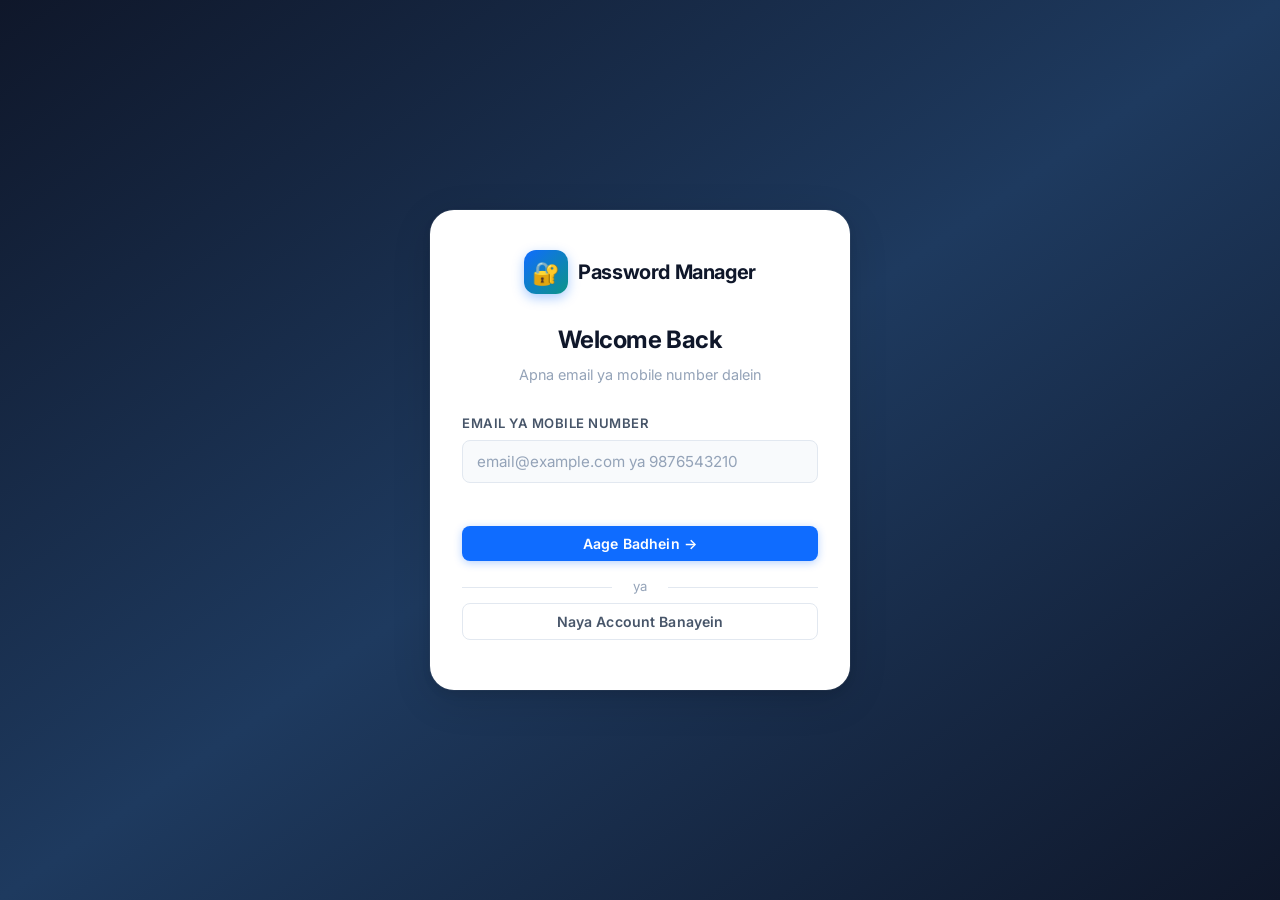
==== commit deb145aa: "feat(ui): redesign stylesheet with design tokens and enhanced animations - Add comprehensive CSS des" ====
--- a/templates/index.html
+++ b/templates/index.html
@@ -1,8 +1,12 @@
 <!DOCTYPE html>
-<html lang="en">
+<html lang="hi">
 <head>
   <meta charset="UTF-8">
-  <meta name="viewport" content="width=device-width, initial-scale=1.0, maximum-scale=1.0, user-scalable=no">
+  <meta name="viewport" content="width=device-width, initial-scale=1.0, maximum-scale=1.0, user-scalable=no, viewport-fit=cover">
+  <meta name="theme-color" content="#0f172a" id="meta-theme-color">
+  <meta name="mobile-web-app-capable" content="yes">
+  <meta name="apple-mobile-web-app-capable" content="yes">
+  <meta name="apple-mobile-web-app-status-bar-style" content="black-translucent">
   <title>Password Manager</title>
   <link rel="stylesheet" href="/static/css/style.css">
 </head>
@@ -11,12 +15,16 @@
 <!-- ═══════════════════════ SCREEN: LOGIN ════════════════════════════ -->
 <div id="screen-login" class="auth-screen">
   <div class="auth-card">
-    <div class="auth-logo">🔐</div>
-    <h2>Password Manager</h2>
-    <p class="auth-sub">Apne account mein login karein</p>
-    <div class="form-group">
-      <label>Email ya Mobile Number</label>
-      <input type="text" id="login-identifier" placeholder="email@example.com ya 9876543210"
+    <div class="auth-brand">
+      <div class="auth-brand-icon">🔐</div>
+      <span class="auth-brand-text">Password Manager</span>
+    </div>
+    <h2 class="auth-title">Welcome Back</h2>
+    <p class="auth-sub">Apna email ya mobile number dalein</p>
+    <div class="form-group">
+      <label for="login-identifier">Email ya Mobile Number</label>
+      <input type="text" id="login-identifier"
+             placeholder="email@example.com ya 9876543210"
              inputmode="email" autocomplete="username">
     </div>
     <div id="login-error" class="form-error"></div>
@@ -29,33 +37,36 @@
 <!-- ═══════════════════════ SCREEN: REGISTER ═════════════════════════ -->
 <div id="screen-register" class="auth-screen" style="display:none">
   <div class="auth-card">
-    <div class="auth-logo">📝</div>
-    <h2>Naya Account</h2>
+    <div class="auth-brand">
+      <div class="auth-brand-icon">📝</div>
+      <span class="auth-brand-text">Naya Account</span>
+    </div>
+    <h2 class="auth-title">Register Karein</h2>
     <p class="auth-sub">Apni details bharein</p>
     <div class="form-group">
-      <label>Pura Naam *</label>
+      <label for="reg-name">Pura Naam *</label>
       <input type="text" id="reg-name" placeholder="Apna naam likhein" autocomplete="name">
     </div>
     <div class="form-group">
-      <label>Block Naam *</label>
+      <label for="reg-block">Block Naam *</label>
       <input type="text" id="reg-block" placeholder="e.g. Peterbar, Khijri" autocomplete="off">
     </div>
     <div class="form-group">
-      <label>Email Address *</label>
+      <label for="reg-email">Email Address *</label>
       <input type="email" id="reg-email" placeholder="email@example.com" autocomplete="email">
     </div>
     <div class="form-group">
-      <label>Mobile Number *</label>
+      <label for="reg-mobile">Mobile Number *</label>
       <input type="tel" id="reg-mobile" placeholder="10-digit mobile number"
              maxlength="10" inputmode="numeric" autocomplete="tel">
     </div>
     <div class="form-group">
-      <label>4-Digit PIN *</label>
+      <label for="reg-pin">4-Digit PIN *</label>
       <input type="password" id="reg-pin" placeholder="••••" maxlength="4"
              inputmode="numeric" autocomplete="new-password">
     </div>
     <div class="form-group">
-      <label>PIN Confirm Karein *</label>
+      <label for="reg-pin-confirm">PIN Confirm Karein *</label>
       <input type="password" id="reg-pin-confirm" placeholder="••••" maxlength="4"
              inputmode="numeric" autocomplete="new-password">
     </div>
@@ -69,7 +80,7 @@
 <!-- ═══════════════════════ SCREEN: PIN ══════════════════════════════ -->
 <div id="screen-pin" class="auth-screen" style="display:none">
   <div class="pin-card" id="pin-screen-inner">
-    <div class="auth-logo">🔒</div>
+    <div class="pin-lock-icon">🔒</div>
     <h2 id="pin-welcome-name">Welcome!</h2>
     <p class="auth-sub">Dashboard unlock karne ke liye PIN dalein</p>
     <div id="pin-dots">
@@ -93,56 +104,267 @@
       <button class="key del" data-key="back">⌫</button>
     </div>
     <div id="pin-error" class="pin-error-msg"></div>
-    <button class="btn btn-ghost btn-sm pin-logout-btn" id="btn-pin-logout">← Logout</button>
+    <button class="btn btn-ghost btn-sm pin-logout-btn" id="btn-pin-logout">← Dobara Login Karein</button>
   </div>
 </div>
 
 <!-- ════════════════════════ MAIN APP ════════════════════════════════ -->
-<div id="app" style="display:none">
-  <!-- Topbar -->
-  <div class="topbar">
-    <h1>🔐 Password Manager</h1>
+<div id="app">
+
+  <!-- Top App Bar -->
+  <header class="topbar">
+    <div class="topbar-brand">
+      <div class="topbar-icon">🔐</div>
+      <h1>Password Manager</h1>
+    </div>
     <div class="topbar-actions">
-      <button class="btn btn-success" id="btn-export">⬇ Excel</button>
-      <button class="btn btn-primary" id="btn-bulk-add">+ Bulk</button>
-      <button class="btn btn-ghost" id="btn-single-add">+ Entry</button>
-      <button class="btn btn-ghost" id="btn-open-profile">👤 Profile</button>
-      <span id="admin-badge" class="admin-badge" style="display:none">⚙ Admin</span>
-      <button class="btn btn-danger" id="btn-lock">🔒 Lock</button>
-    </div>
-  </div>
-
-  <!-- Tabs -->
-  <div id="tabs-bar">
-    <button id="add-category-btn">+ Category</button>
-  </div>
-
-  <!-- Table -->
-  <div class="table-wrapper">
-    <div class="table-header">
-      <h3 id="current-cat-title">Category</h3>
-      <div>
-        <button class="btn btn-ghost btn-sm" id="btn-edit-cat">✏️ Rename</button>
-        <button class="btn btn-danger btn-sm" id="btn-del-cat">🗑 Delete</button>
-      </div>
-    </div>
-    <div id="table-area"></div>
+      <button class="btn btn-success btn-sm" id="btn-export" title="Excel Export">
+        <span>⬇</span><span class="topbar-lbl"> Excel</span>
+      </button>
+      <button class="btn btn-ghost btn-sm btn-icon" id="btn-open-profile" title="Profile" aria-label="Profile">👤</button>
+      <button id="admin-badge" class="admin-badge" style="display:none" title="Admin Panel">
+        ⚙ <span class="topbar-lbl">Admin</span>
+      </button>
+      <button class="btn btn-ghost btn-sm btn-icon" id="btn-lock" title="Lock App" aria-label="Lock">🔒</button>
+    </div>
+  </header>
+
+  <!-- App Body -->
+  <div class="app-layout">
+    <!-- Desktop sidebar (hidden on mobile via CSS) -->
+    <nav class="desktop-sidebar" id="desktop-sidebar" style="display:none">
+      <button class="desktop-sidebar-item active" data-nav="passwords">
+        <span class="nav-icon">🔑</span> Passwords
+      </button>
+      <button class="desktop-sidebar-item" data-nav="export" id="sidebar-export">
+        <span class="nav-icon">⬇</span> Export Excel
+      </button>
+      <button class="desktop-sidebar-item" data-nav="profile" id="sidebar-profile">
+        <span class="nav-icon">👤</span> Profile
+      </button>
+    </nav>
+
+    <!-- Main Content -->
+    <main class="app-main">
+      <div class="page-content">
+        <!-- Category chips -->
+        <div class="category-bar" id="tabs-bar">
+          <button class="btn-add-cat" id="add-category-btn">＋ Category</button>
+        </div>
+
+        <!-- Section header -->
+        <div class="section-header">
+          <div style="display:flex;align-items:center;gap:8px;">
+            <span class="section-title" id="current-cat-title">Passwords</span>
+            <span class="section-count" id="entry-count">0</span>
+          </div>
+          <div class="section-actions">
+            <button class="btn btn-ghost btn-sm" id="btn-edit-cat" title="Rename category">✏️ <span class="topbar-lbl">Rename</span></button>
+            <button class="btn btn-ghost btn-sm" id="btn-del-cat" title="Delete category">🗑</button>
+            <button class="btn btn-ghost btn-sm" id="btn-bulk-add">+ <span class="topbar-lbl">Bulk</span></button>
+            <button class="btn btn-primary btn-sm" id="btn-single-add">+ Entry</button>
+          </div>
+        </div>
+
+        <!-- Search -->
+        <div class="search-bar">
+          <span class="search-icon">🔍</span>
+          <input type="search" id="search-input" placeholder="Search entries..." autocomplete="off" inputmode="search">
+        </div>
+
+        <!-- Entry cards area -->
+        <div id="table-area"></div>
+
+        <!-- Copy banner — shows copied value below table -->
+        <div id="copy-banner">
+          <div class="cb-label">✓ Copied to Clipboard</div>
+          <div class="cb-value" id="copy-banner-value"></div>
+        </div>
+
+        <!-- Profile inline page -->
+        <div id="profile-page">
+          <button class="profile-page-back" id="profile-page-back">← Passwords pe Wapis Jaein</button>
+          <div class="profile-page-hero">
+            <div class="profile-page-avatar" id="pp-avatar">R</div>
+            <div class="profile-page-hero-info">
+              <h3 id="pp-name">—</h3>
+              <span class="profile-role-badge role-user" id="pp-role-badge">User</span>
+            </div>
+          </div>
+
+          <!-- Account Info -->
+          <div class="profile-page-card">
+            <div class="profile-page-section-title">Account Info</div>
+            <div class="profile-info-row">
+              <span class="pir-label">📧 Email</span>
+              <span class="pir-value" id="pp-email">—</span>
+            </div>
+            <div class="profile-info-row">
+              <span class="pir-label">📱 Mobile</span>
+              <span class="pir-value" id="pp-mobile">—</span>
+            </div>
+            <div class="profile-info-row">
+              <span class="pir-label">🏘 Block</span>
+              <span class="pir-value" id="pp-block">—</span>
+            </div>
+          </div>
+
+          <!-- Auto-lock -->
+          <div class="profile-page-card">
+            <div class="profile-page-section-title">Auto-Lock Timeout</div>
+            <p class="setting-desc">Browser band hone par ya is samay baad lock ho jayega.</p>
+            <div class="timeout-options" id="pp-timeout-options">
+              <button class="timeout-btn" data-timeout="15">15 Min</button>
+              <button class="timeout-btn" data-timeout="60">1 Hour</button>
+              <button class="timeout-btn" data-timeout="1440">24 Hours</button>
+            </div>
+          </div>
+
+          <!-- Change PIN -->
+          <div class="profile-page-card">
+            <div class="profile-page-section-title">PIN Change Karein</div>
+            <div class="form-group" style="padding:14px 18px 0">
+              <label for="pp-old-pin">Purana PIN</label>
+              <input type="password" id="pp-old-pin" maxlength="4" placeholder="••••" inputmode="numeric" autocomplete="off">
+            </div>
+            <div class="form-group" style="padding:0 18px">
+              <label for="pp-new-pin">Naya PIN</label>
+              <input type="password" id="pp-new-pin" maxlength="4" placeholder="••••" inputmode="numeric" autocomplete="off">
+            </div>
+            <div class="form-group" style="padding:0 18px">
+              <label for="pp-confirm-pin">Confirm Naya PIN</label>
+              <input type="password" id="pp-confirm-pin" maxlength="4" placeholder="••••" inputmode="numeric" autocomplete="off">
+            </div>
+            <div style="padding:0 18px 18px">
+              <button class="btn btn-primary" id="pp-save-pin">PIN Update Karein</button>
+            </div>
+          </div>
+
+          <!-- Logout -->
+          <div class="profile-page-card" style="margin-bottom:24px">
+            <div style="padding:16px 18px">
+              <button class="btn btn-ghost" id="pp-logout-btn" style="width:100%;justify-content:center;">🚪 Logout</button>
+            </div>
+          </div>
+        </div>
+      </div>
+    </main>
+  </div>
+
+  <!-- Bottom Navigation Bar (mobile) -->
+  <nav class="bottom-nav" role="navigation" aria-label="Main navigation">
+    <button class="nav-item active" data-nav="passwords" aria-label="Passwords">
+      <span class="nav-icon">🔑</span>
+      <span class="nav-label">Passwords</span>
+    </button>
+    <div class="nav-fab">
+      <button class="fab-btn" id="fab-add-entry" aria-label="Add entry">＋</button>
+    </div>
+    <button class="nav-item" data-nav="export" id="nav-export-btn" aria-label="Export">
+      <span class="nav-icon">⬇</span>
+      <span class="nav-label">Export</span>
+    </button>
+  </nav>
+</div>
+
+<!-- ════════════════════════ TOAST ═══════════════════════════════════ -->
+<div id="toast" role="status" aria-live="polite"></div>
+
+<!-- ════════════════════════ CONFIRM DIALOG ══════════════════════════ -->
+<div class="confirm-overlay" id="confirm-dialog">
+  <div class="confirm-box">
+    <div class="confirm-icon" id="confirm-icon">⚠️</div>
+    <div class="confirm-title" id="confirm-title">Confirm karein</div>
+    <div class="confirm-msg" id="confirm-msg">Kya aap sure hain?</div>
+    <div class="confirm-actions">
+      <button class="btn btn-ghost" id="confirm-cancel-btn">Cancel</button>
+      <button class="btn btn-danger" id="confirm-ok-btn">Confirm</button>
+    </div>
+  </div>
+</div>
+
+<!-- ════════════════════════ ENTRY MODAL ═════════════════════════════ -->
+<div class="modal-overlay" id="entry-modal">
+  <div class="modal" role="dialog" aria-modal="true" aria-labelledby="entry-modal-title">
+    <div class="modal-header">
+      <h3 id="entry-modal-title">Entry Add Karein</h3>
+      <button class="modal-close-btn" data-close="entry-modal" aria-label="Close">✕</button>
+    </div>
+    <div class="modal-body">
+      <div id="entry-form-fields"></div>
+    </div>
+    <div class="modal-actions">
+      <button class="btn btn-ghost" data-close="entry-modal">Cancel</button>
+      <button class="btn btn-primary" id="btn-save-entry">Save Entry</button>
+    </div>
+  </div>
+</div>
+
+<!-- ════════════════════════ CATEGORY MODAL ══════════════════════════ -->
+<div class="modal-overlay" id="cat-modal">
+  <div class="modal" role="dialog" aria-modal="true" aria-labelledby="cat-modal-title">
+    <div class="modal-header">
+      <h3 id="cat-modal-title">Naya Category</h3>
+      <button class="modal-close-btn" data-close="cat-modal" aria-label="Close">✕</button>
+    </div>
+    <div class="modal-body">
+      <div class="form-group">
+        <label for="cat-name-input">Category Name</label>
+        <input type="text" id="cat-name-input" placeholder="e.g. NREGA, Bank, Email">
+      </div>
+      <div class="form-group">
+        <label>Columns Define Karein</label>
+        <div id="col-fields"></div>
+        <button id="add-col-btn">＋ Column Add Karein</button>
+      </div>
+    </div>
+    <div class="modal-actions">
+      <button class="btn btn-ghost" data-close="cat-modal">Cancel</button>
+      <button class="btn btn-primary" id="btn-save-category">Category Banayein</button>
+    </div>
+  </div>
+</div>
+
+<!-- ════════════════════════ BULK ENTRY MODAL ════════════════════════ -->
+<div class="modal-overlay" id="bulk-entry-modal">
+  <div class="modal modal-wide" role="dialog" aria-modal="true" aria-labelledby="bulk-modal-title">
+    <div class="modal-header">
+      <h3 id="bulk-modal-title">Bulk Entry Add</h3>
+      <button class="modal-close-btn" data-close="bulk-entry-modal" aria-label="Close">✕</button>
+    </div>
+    <div class="modal-body">
+      <div class="bulk-table-wrap">
+        <table class="bulk-table">
+          <thead id="bulk-thead"></thead>
+          <tbody id="bulk-tbody"></tbody>
+        </table>
+      </div>
+      <div class="bulk-footer">
+        <button id="add-bulk-row-btn">＋ Row Add Karein</button>
+        <span id="bulk-count-info"></span>
+      </div>
+    </div>
+    <div class="modal-actions">
+      <button class="btn btn-ghost" data-close="bulk-entry-modal">Cancel</button>
+      <button class="btn btn-primary" id="btn-save-bulk">Save All Entries</button>
+    </div>
   </div>
 </div>
 
 <!-- ════════════════════════ PROFILE PANEL ═══════════════════════════ -->
 <div class="modal-overlay" id="profile-modal">
-  <div class="modal modal-profile">
-    <div class="profile-header">
+  <div class="modal modal-profile" role="dialog" aria-modal="true" aria-label="Profile">
+    <div class="profile-hero">
       <div class="profile-avatar" id="profile-avatar-initials">R</div>
-      <div>
+      <div class="profile-hero-info">
         <h3 id="profile-name-display">—</h3>
-        <span class="profile-role-badge" id="profile-role-badge">User</span>
-      </div>
-      <button class="modal-close-btn" data-close="profile-modal">✕</button>
+        <span class="profile-role-badge role-user" id="profile-role-badge">User</span>
+      </div>
+      <button class="modal-close-btn" data-close="profile-modal" aria-label="Close">✕</button>
     </div>
 
     <div class="profile-section">
+      <div class="profile-section-title">Account Info</div>
       <div class="profile-info-row">
         <span class="pir-label">📧 Email</span>
         <span class="pir-value" id="profile-email-display">—</span>
@@ -158,106 +380,57 @@
     </div>
 
     <div class="profile-section">
-      <h4 class="section-title">⚙️ Settings</h4>
+      <div class="profile-section-title">Auto-Lock Timeout</div>
+      <p class="setting-desc">Browser tab band hone par ya is samay baad dashboard lock ho jayega.</p>
+      <div class="timeout-options" id="timeout-options">
+        <button class="timeout-btn" data-timeout="15">15 Min</button>
+        <button class="timeout-btn" data-timeout="60">1 Hour</button>
+        <button class="timeout-btn" data-timeout="1440">24 Hours</button>
+      </div>
+    </div>
+
+    <div class="profile-section">
+      <div class="profile-section-title">PIN Change Karein</div>
       <div class="form-group">
-        <label>Auto-Lock Timeout</label>
-        <p class="setting-desc">Browser tab band karne par ya is samay baad dashboard automatically lock ho jayega.</p>
-        <div class="timeout-options" id="timeout-options">
-          <button class="timeout-btn" data-timeout="15">15 Min</button>
-          <button class="timeout-btn" data-timeout="60">1 Hour</button>
-          <button class="timeout-btn" data-timeout="1440">24 Hours</button>
-        </div>
-      </div>
-    </div>
-
-    <div class="profile-section">
-      <h4 class="section-title">🔑 PIN Change Karein</h4>
-      <div class="form-group">
-        <label>Purana PIN</label>
+        <label for="old-pin-input">Purana PIN</label>
         <input type="password" id="old-pin-input" maxlength="4"
                placeholder="••••" inputmode="numeric" autocomplete="off">
       </div>
       <div class="form-group">
-        <label>Naya PIN (4 digit)</label>
+        <label for="new-pin-input">Naya PIN</label>
         <input type="password" id="new-pin-input" maxlength="4"
                placeholder="••••" inputmode="numeric" autocomplete="off">
       </div>
       <div class="form-group">
-        <label>Confirm Naya PIN</label>
+        <label for="confirm-pin-input">Confirm Naya PIN</label>
         <input type="password" id="confirm-pin-input" maxlength="4"
                placeholder="••••" inputmode="numeric" autocomplete="off">
       </div>
-      <button class="btn btn-primary" id="btn-save-pin">PIN Save Karein</button>
+      <button class="btn btn-primary" id="btn-save-pin">PIN Update Karein</button>
+    </div>
+
+    <div class="profile-section" style="padding-bottom:24px">
+      <button class="btn btn-ghost" id="btn-logout-profile" style="width:100%;justify-content:center;">
+        🚪 Logout
+      </button>
     </div>
   </div>
 </div>
 
 <!-- ════════════════════════ ADMIN PANEL ═════════════════════════════ -->
 <div class="modal-overlay" id="admin-modal">
-  <div class="modal modal-admin">
-    <div class="admin-header">
-      <h3>⚙️ Admin Controls</h3>
-      <button class="modal-close-btn" data-close="admin-modal">✕</button>
-    </div>
-    <p class="admin-sub">Registered users ki list aur PIN reset.</p>
-    <div id="admin-users-list">
-      <div class="loading-state">Loading...</div>
-    </div>
-  </div>
-</div>
-
-<!-- ════════════════════════ TOAST ═══════════════════════════════════ -->
-<div id="toast"></div>
-
-<!-- ════════════════════════ ENTRY MODAL ═════════════════════════════ -->
-<div class="modal-overlay" id="entry-modal">
-  <div class="modal">
-    <h3 id="entry-modal-title">Entry Add Karein</h3>
-    <div id="entry-form-fields"></div>
-    <div class="modal-actions">
-      <button class="btn btn-ghost" data-close="entry-modal">Cancel</button>
-      <button class="btn btn-primary" id="btn-save-entry">Save</button>
-    </div>
-  </div>
-</div>
-
-<!-- ════════════════════════ CATEGORY MODAL ══════════════════════════ -->
-<div class="modal-overlay" id="cat-modal">
-  <div class="modal">
-    <h3 id="cat-modal-title">Naya Category Banayein</h3>
-    <div class="form-group">
-      <label>Category Name</label>
-      <input type="text" id="cat-name-input" placeholder="e.g. NREGA, Bank, Email">
-    </div>
-    <div class="form-group">
-      <label>Columns define karein</label>
-      <div id="col-fields"></div>
-      <button id="add-col-btn">+ Column Add Karein</button>
-    </div>
-    <div class="modal-actions">
-      <button class="btn btn-ghost" data-close="cat-modal">Cancel</button>
-      <button class="btn btn-primary" id="btn-save-category">Category Banayein</button>
-    </div>
-  </div>
-</div>
-
-<!-- ════════════════════════ BULK ENTRY MODAL ════════════════════════ -->
-<div class="modal-overlay" id="bulk-entry-modal">
-  <div class="modal modal-wide">
-    <h3 id="bulk-modal-title">📋 Bulk Entry Add Karein</h3>
-    <div class="bulk-table-wrap">
-      <table class="bulk-table">
-        <thead id="bulk-thead"></thead>
-        <tbody id="bulk-tbody"></tbody>
-      </table>
-    </div>
-    <div class="bulk-footer">
-      <button id="add-bulk-row-btn">+ Row Add Karein</button>
-      <span id="bulk-count-info"></span>
-    </div>
-    <div class="modal-actions">
-      <button class="btn btn-ghost" data-close="bulk-entry-modal">Cancel</button>
-      <button class="btn btn-primary" id="btn-save-bulk">Save All Entries</button>
+  <div class="modal modal-wide modal-admin" role="dialog" aria-modal="true" aria-label="Admin Panel">
+    <div class="modal-header">
+      <h3>⚙️ Admin Panel</h3>
+      <button class="modal-close-btn" data-close="admin-modal" aria-label="Close">✕</button>
+    </div>
+    <div class="modal-body">
+      <p style="font-size:.85rem;color:var(--text-muted);margin-bottom:16px">
+        Registered users ki list — PIN reset aur account delete karein.
+      </p>
+      <div id="admin-users-list">
+        <div class="loading-state">Loading...</div>
+      </div>
     </div>
   </div>
 </div>
--- a/static/css/style.css
+++ b/static/css/style.css
@@ -1,32 +1,91 @@
 @import url('https://fonts.googleapis.com/css2?family=Inter:wght@400;500;600;700&display=swap');
 
-/* ── Animations ── */
+/* ══════════════════════════════════════════════
+   DESIGN TOKENS
+══════════════════════════════════════════════ */
+:root {
+  --primary:        #0f6cff;
+  --primary-dark:   #0051cc;
+  --primary-light:  #e8f0ff;
+  --teal:           #0d9488;
+  --teal-light:     #ccfbf1;
+  --surface:        #ffffff;
+  --surface-2:      #f8fafc;
+  --surface-3:      #f1f5f9;
+  --border:         #e2e8f0;
+  --border-focus:   #0f6cff;
+  --text-primary:   #0f172a;
+  --text-secondary: #475569;
+  --text-muted:     #94a3b8;
+  --danger:         #ef4444;
+  --danger-light:   #fee2e2;
+  --success:        #10b981;
+  --success-light:  #d1fae5;
+  --warning:        #f59e0b;
+  --shadow-sm:      0 1px 3px rgba(0,0,0,.07), 0 1px 2px rgba(0,0,0,.05);
+  --shadow-md:      0 4px 16px rgba(0,0,0,.09), 0 2px 4px rgba(0,0,0,.06);
+  --shadow-lg:      0 10px 40px rgba(0,0,0,.12), 0 4px 8px rgba(0,0,0,.07);
+  --radius-sm:      8px;
+  --radius-md:      12px;
+  --radius-lg:      20px;
+  --radius-xl:      24px;
+  --nav-h:          64px;
+  --topbar-h:       60px;
+  --transition:     all .2s cubic-bezier(.4,0,.2,1);
+}
+
+/* ══════════════════════════════════════════════
+   ANIMATIONS
+══════════════════════════════════════════════ */
 @keyframes shake {
   0%,100% { transform: translateX(0); }
-  20%      { transform: translateX(-8px); }
-  40%      { transform: translateX( 8px); }
-  60%      { transform: translateX(-6px); }
-  80%      { transform: translateX( 6px); }
-}
-@keyframes modalIn {
-  from { opacity: 0; transform: scale(.95) translateY(8px); }
-  to   { opacity: 1; transform: scale(1) translateY(0); }
+  20%     { transform: translateX(-8px); }
+  40%     { transform: translateX(8px); }
+  60%     { transform: translateX(-5px); }
+  80%     { transform: translateX(5px); }
+}
+@keyframes slideUp {
+  from { opacity: 0; transform: translateY(20px); }
+  to   { opacity: 1; transform: translateY(0); }
 }
 @keyframes fadeIn {
-  from { opacity: 0; transform: translateY(12px); }
-  to   { opacity: 1; transform: translateY(0); }
+  from { opacity: 0; }
+  to   { opacity: 1; }
+}
+@keyframes modalSlide {
+  from { opacity: 0; transform: translateY(24px) scale(.98); }
+  to   { opacity: 1; transform: translateY(0) scale(1); }
+}
+@keyframes toastIn {
+  from { opacity: 0; transform: translateY(16px) scale(.95); }
+  to   { opacity: 1; transform: translateY(0) scale(1); }
+}
+@keyframes pulse {
+  0%,100% { opacity: 1; }
+  50%     { opacity: .5; }
 }
 .shake { animation: shake .4s ease; }
 
-/* ── Reset ── */
-*, *::before, *::after { box-sizing: border-box; margin: 0; padding: 0; }
+/* ══════════════════════════════════════════════
+   RESET & BASE
+══════════════════════════════════════════════ */
+*, *::before, *::after {
+  box-sizing: border-box; margin: 0; padding: 0;
+}
 body {
-  font-family: 'Inter', 'Segoe UI', Arial, sans-serif;
-  background: #f0f2f5;
-  color: #1a1a2e;
+  font-family: 'Inter', system-ui, -apple-system, sans-serif;
+  /* Dark background by default — covers status bar & bottom bar on mobile */
+  background: #0f172a;
+  color: var(--text-primary);
   min-height: 100vh;
+  min-height: 100dvh; /* dynamic viewport height for mobile browsers */
   font-size: 15px;
+  line-height: 1.5;
   -webkit-tap-highlight-color: transparent;
+  -webkit-font-smoothing: antialiased;
+  /* Safe area padding for notch/home indicator */
+  padding-top: env(safe-area-inset-top, 0);
+  padding-bottom: env(safe-area-inset-bottom, 0);
 }
 
 /* ══════════════════════════════════════════════
@@ -37,64 +96,76 @@
   align-items: center;
   justify-content: center;
   min-height: 100vh;
-  padding: 20px;
-  background: linear-gradient(135deg, #eef2ff 0%, #f0f2f5 60%, #e0e7ff 100%);
+  min-height: 100dvh;
+  padding: 24px 16px;
+  /* Extend background behind status bar & bottom bar */
+  background: linear-gradient(145deg, #0f172a 0%, #1e3a5f 50%, #0f172a 100%);
   animation: fadeIn .3s ease;
 }
-
 .auth-card {
-  background: #ffffff;
-  border: 1px solid #e5e7eb;
-  border-radius: 20px;
-  padding: 36px 32px;
-  width: 420px;
-  max-width: 100%;
-  box-shadow: 0 8px 40px rgba(79,70,229,.1);
-  animation: fadeIn .3s ease;
-}
-
-.auth-logo {
-  font-size: 2.8rem;
+  background: var(--surface);
+  border-radius: var(--radius-xl);
+  padding: 40px 32px;
+  width: 100%;
+  max-width: 420px;
+  box-shadow: var(--shadow-lg), 0 0 0 1px rgba(255,255,255,.05);
+  animation: slideUp .35s cubic-bezier(.34,1.56,.64,1);
+}
+.auth-brand {
+  display: flex;
+  align-items: center;
+  justify-content: center;
+  gap: 10px;
+  margin-bottom: 28px;
+}
+.auth-brand-icon {
+  width: 44px; height: 44px;
+  background: linear-gradient(135deg, var(--primary), var(--teal));
+  border-radius: 12px;
+  display: flex; align-items: center; justify-content: center;
+  font-size: 1.4rem;
+  box-shadow: 0 4px 12px rgba(15,108,255,.35);
+}
+.auth-brand-text {
+  font-size: 1.25rem;
+  font-weight: 700;
+  color: var(--text-primary);
+  letter-spacing: -.02em;
+}
+.auth-title {
+  font-size: 1.5rem;
+  font-weight: 700;
+  color: var(--text-primary);
   text-align: center;
-  margin-bottom: 8px;
-}
-
-.auth-card h2 {
-  text-align: center;
-  font-size: 1.6rem;
-  color: #4f46e5;
-  font-weight: 700;
-  margin-bottom: 4px;
-}
-
+  margin-bottom: 6px;
+  letter-spacing: -.02em;
+}
 .auth-sub {
   text-align: center;
-  color: #6b7280;
-  font-size: .92rem;
-  margin-bottom: 22px;
-}
-
+  color: var(--text-muted);
+  font-size: .9rem;
+  margin-bottom: 28px;
+}
 .form-error {
-  color: #dc2626;
-  font-size: .88rem;
-  min-height: 1.2em;
-  margin-bottom: 8px;
+  color: var(--danger);
+  font-size: .85rem;
+  min-height: 1.4em;
+  margin-bottom: 10px;
   text-align: center;
-}
-
+  font-weight: 500;
+}
 .btn-block {
   width: 100%;
-  padding: 12px;
-  font-size: 1rem;
-  border-radius: 10px;
-  margin-bottom: 8px;
-}
-
+  padding: 13px;
+  font-size: .95rem;
+  border-radius: var(--radius-sm);
+  margin-bottom: 10px;
+}
 .auth-divider {
   text-align: center;
-  color: #9ca3af;
-  font-size: .85rem;
-  margin: 4px 0;
+  color: var(--text-muted);
+  font-size: .82rem;
+  margin: 6px 0;
   position: relative;
 }
 .auth-divider::before,
@@ -104,502 +175,1355 @@
   top: 50%;
   width: 42%;
   height: 1px;
-  background: #e5e7eb;
+  background: var(--border);
 }
 .auth-divider::before { left: 0; }
 .auth-divider::after  { right: 0; }
 
 /* ══════════════════════════════════════════════
+   FORM ELEMENTS (shared)
+══════════════════════════════════════════════ */
+.form-group {
+  margin-bottom: 14px;
+}
+.form-group label {
+  display: block;
+  font-size: .82rem;
+  font-weight: 600;
+  color: var(--text-secondary);
+  margin-bottom: 6px;
+  text-transform: uppercase;
+  letter-spacing: .04em;
+}
+.form-group input,
+.form-group select {
+  width: 100%;
+  padding: 11px 14px;
+  border-radius: var(--radius-sm);
+  border: 1.5px solid var(--border);
+  background: var(--surface-2);
+  color: var(--text-primary);
+  font-size: .95rem;
+  outline: none;
+  font-family: inherit;
+  transition: var(--transition);
+}
+.form-group input:focus,
+.form-group select:focus {
+  border-color: var(--primary);
+  background: var(--surface);
+  box-shadow: 0 0 0 3px rgba(15,108,255,.1);
+}
+.form-group input::placeholder { color: var(--text-muted); }
+
+/* ══════════════════════════════════════════════
+   BUTTONS
+══════════════════════════════════════════════ */
+.btn {
+  display: inline-flex;
+  align-items: center;
+  justify-content: center;
+  gap: 6px;
+  padding: 9px 18px;
+  border-radius: var(--radius-sm);
+  border: none;
+  cursor: pointer;
+  font-size: .88rem;
+  font-weight: 600;
+  font-family: inherit;
+  transition: var(--transition);
+  white-space: nowrap;
+  touch-action: manipulation;
+  letter-spacing: .01em;
+  text-decoration: none;
+}
+.btn:active { transform: scale(.97); }
+.btn:disabled { opacity: .55; cursor: not-allowed; transform: none; }
+
+.btn-primary {
+  background: var(--primary);
+  color: #fff;
+  box-shadow: 0 2px 8px rgba(15,108,255,.3);
+}
+.btn-primary:hover:not(:disabled) { background: var(--primary-dark); box-shadow: 0 4px 12px rgba(15,108,255,.4); }
+
+.btn-teal {
+  background: var(--teal);
+  color: #fff;
+  box-shadow: 0 2px 8px rgba(13,148,136,.3);
+}
+.btn-teal:hover:not(:disabled) { background: #0f766e; }
+
+.btn-danger {
+  background: var(--danger);
+  color: #fff;
+  box-shadow: 0 2px 8px rgba(239,68,68,.25);
+}
+.btn-danger:hover:not(:disabled) { background: #dc2626; }
+
+.btn-ghost {
+  background: var(--surface);
+  color: var(--text-secondary);
+  border: 1.5px solid var(--border);
+}
+.btn-ghost:hover:not(:disabled) { background: var(--surface-3); border-color: #cbd5e1; color: var(--text-primary); }
+
+.btn-success {
+  background: var(--success);
+  color: #fff;
+  box-shadow: 0 2px 8px rgba(16,185,129,.25);
+}
+.btn-success:hover:not(:disabled) { background: #059669; }
+
+.btn-sm { padding: 6px 12px; font-size: .8rem; gap: 4px; }
+.btn-icon {
+  padding: 8px;
+  border-radius: var(--radius-sm);
+  line-height: 1;
+  font-size: 1rem;
+}
+.text-muted { color: var(--text-muted); font-size: .85rem; }
+
+/* ══════════════════════════════════════════════
    PIN SCREEN
 ══════════════════════════════════════════════ */
 .pin-card {
-  background: #ffffff;
-  border: 1px solid #e5e7eb;
-  border-radius: 20px;
-  padding: 36px 32px;
-  width: 360px;
-  max-width: 100%;
-  box-shadow: 0 8px 40px rgba(79,70,229,.1);
+  background: var(--surface);
+  border-radius: var(--radius-xl);
+  padding: 40px 32px;
+  width: 100%;
+  max-width: 360px;
+  box-shadow: var(--shadow-lg), 0 0 0 1px rgba(255,255,255,.05);
   display: flex;
   flex-direction: column;
   align-items: center;
-  gap: 18px;
-  animation: fadeIn .3s ease;
-}
-
+  gap: 20px;
+  animation: slideUp .35s cubic-bezier(.34,1.56,.64,1);
+}
+.pin-lock-icon {
+  width: 64px; height: 64px;
+  background: linear-gradient(135deg, var(--primary), var(--teal));
+  border-radius: 18px;
+  display: flex; align-items: center; justify-content: center;
+  font-size: 1.8rem;
+  box-shadow: 0 6px 20px rgba(15,108,255,.35);
+}
 .pin-card h2 {
-  font-size: 1.25rem;
-  color: #4f46e5;
-  font-weight: 700;
+  font-size: 1.2rem;
+  font-weight: 700;
+  color: var(--text-primary);
   text-align: center;
-}
-
-#pin-dots { display: flex; gap: 14px; }
+  letter-spacing: -.02em;
+}
+.pin-card .auth-sub {
+  margin-bottom: 0;
+  margin-top: -12px;
+  font-size: .85rem;
+}
+#pin-dots {
+  display: flex;
+  gap: 16px;
+}
 .dot {
-  width: 18px; height: 18px; border-radius: 50%;
-  border: 2px solid #4f46e5; background: transparent;
-  transition: background .2s;
-}
-.dot.filled { background: #4f46e5; }
-
+  width: 16px; height: 16px;
+  border-radius: 50%;
+  border: 2.5px solid var(--border);
+  background: transparent;
+  transition: all .2s cubic-bezier(.34,1.56,.64,1);
+}
+.dot.filled {
+  background: var(--primary);
+  border-color: var(--primary);
+  transform: scale(1.15);
+  box-shadow: 0 0 0 4px rgba(15,108,255,.15);
+}
 #pin-keypad {
   display: grid;
-  grid-template-columns: repeat(3, 80px);
+  grid-template-columns: repeat(3, 76px);
+  gap: 10px;
+}
+.key {
+  height: 66px;
+  border-radius: var(--radius-md);
+  border: 1.5px solid var(--border);
+  background: var(--surface);
+  color: var(--text-primary);
+  font-size: 1.4rem;
+  font-weight: 600;
+  font-family: inherit;
+  cursor: pointer;
+  transition: var(--transition);
+  user-select: none;
+  touch-action: manipulation;
+  box-shadow: var(--shadow-sm);
+}
+.key:hover { background: var(--primary-light); border-color: var(--primary); color: var(--primary); }
+.key:active { background: var(--primary); color: #fff; transform: scale(.93); }
+.key.del {
+  background: var(--surface-3);
+  border-color: transparent;
+  font-size: 1rem;
+  color: var(--text-secondary);
+}
+.key.del:hover { background: var(--danger-light); color: var(--danger); border-color: var(--danger); }
+.pin-error-msg {
+  color: var(--danger);
+  font-size: .88rem;
+  min-height: 1.3em;
+  text-align: center;
+  font-weight: 500;
+}
+.pin-logout-btn {
+  font-size: .85rem;
+  color: var(--text-muted);
+}
+
+/* ══════════════════════════════════════════════
+   MAIN APP LAYOUT
+══════════════════════════════════════════════ */
+#app {
+  display: none;
+  min-height: 100vh;
+  min-height: 100dvh;
+  background: var(--surface-2);
+  padding-bottom: calc(var(--nav-h) + 8px + env(safe-area-inset-bottom, 0px));
+  animation: fadeIn .25s ease;
+}
+
+/* ── Top App Bar ── */
+.topbar {
+  position: sticky;
+  top: 0;
+  z-index: 50;
+  display: flex;
+  align-items: center;
+  gap: 10px;
+  padding: 0 16px;
+  height: var(--topbar-h);
+  background: var(--surface);
+  border-bottom: 1px solid var(--border);
+  box-shadow: 0 1px 8px rgba(0,0,0,.06);
+}
+.topbar-brand {
+  display: flex;
+  align-items: center;
+  gap: 8px;
+  flex: 1;
+  min-width: 0;
+}
+.topbar-icon {
+  width: 34px; height: 34px;
+  background: linear-gradient(135deg, var(--primary), var(--teal));
+  border-radius: 9px;
+  display: flex; align-items: center; justify-content: center;
+  font-size: 1rem;
+  flex-shrink: 0;
+}
+.topbar h1 {
+  font-size: 1.05rem;
+  font-weight: 700;
+  color: var(--text-primary);
+  letter-spacing: -.02em;
+  white-space: nowrap;
+  overflow: hidden;
+  text-overflow: ellipsis;
+}
+.topbar-actions {
+  display: flex;
+  align-items: center;
+  gap: 6px;
+  flex-shrink: 0;
+}
+.admin-badge {
+  background: linear-gradient(135deg, #7c3aed, var(--primary));
+  color: #fff;
+  padding: 7px 12px;
+  border-radius: var(--radius-sm);
+  font-size: .8rem;
+  font-weight: 700;
+  cursor: pointer;
+  display: inline-flex;
+  align-items: center;
+  gap: 4px;
+  border: none;
+  transition: var(--transition);
+  letter-spacing: .02em;
+}
+.admin-badge:hover { opacity: .88; }
+
+/* ── Page Content ── */
+.page-content {
+  padding: 16px 10px;
+  max-width: 100%;
+  margin: 0 auto;
+}
+
+/* ══════════════════════════════════════════════
+   BOTTOM NAVIGATION BAR
+══════════════════════════════════════════════ */
+.bottom-nav {
+  position: fixed;
+  bottom: 0; left: 0; right: 0;
+  height: var(--nav-h);
+  background: var(--surface);
+  border-top: 1px solid var(--border);
+  display: flex;
+  align-items: center;
+  z-index: 50;
+  box-shadow: 0 -2px 16px rgba(0,0,0,.07);
+  padding-bottom: env(safe-area-inset-bottom, 0);
+}
+.nav-item {
+  flex: 1;
+  display: flex;
+  flex-direction: column;
+  align-items: center;
+  justify-content: center;
+  gap: 3px;
+  padding: 8px 4px;
+  cursor: pointer;
+  background: none;
+  border: none;
+  font-family: inherit;
+  color: var(--text-muted);
+  transition: color .2s;
+  text-decoration: none;
+  touch-action: manipulation;
+  -webkit-tap-highlight-color: transparent;
+}
+.nav-item .nav-icon {
+  font-size: 1.3rem;
+  line-height: 1;
+  transition: transform .2s cubic-bezier(.34,1.56,.64,1);
+}
+.nav-item .nav-label {
+  font-size: .68rem;
+  font-weight: 600;
+  letter-spacing: .03em;
+  text-transform: uppercase;
+}
+.nav-item.active { color: var(--primary); }
+.nav-item.active .nav-icon { transform: scale(1.15); }
+.nav-item:hover { color: var(--primary); }
+
+/* FAB — floating action button in the nav bar center */
+.nav-fab {
+  flex: 0 0 64px;
+  position: relative;
+}
+.fab-btn {
+  position: absolute;
+  top: -20px;
+  left: 50%;
+  transform: translateX(-50%);
+  width: 56px; height: 56px;
+  border-radius: 50%;
+  background: linear-gradient(135deg, var(--primary), var(--teal));
+  border: none;
+  color: #fff;
+  font-size: 1.6rem;
+  cursor: pointer;
+  display: flex; align-items: center; justify-content: center;
+  box-shadow: 0 4px 18px rgba(15,108,255,.45);
+  transition: var(--transition);
+  touch-action: manipulation;
+}
+.fab-btn:hover { transform: translateX(-50%) scale(1.08); box-shadow: 0 6px 24px rgba(15,108,255,.55); }
+.fab-btn:active { transform: translateX(-50%) scale(.95); }
+
+/* ══════════════════════════════════════════════
+   CATEGORY CHIPS (horizontal scroll)
+══════════════════════════════════════════════ */
+.category-bar {
+  display: flex;
+  gap: 8px;
+  overflow-x: auto;
+  padding: 0 0 12px 0;
+  -webkit-overflow-scrolling: touch;
+  scrollbar-width: none;
+}
+.category-bar::-webkit-scrollbar { display: none; }
+.cat-chip {
+  display: inline-flex;
+  align-items: center;
+  gap: 6px;
+  padding: 8px 16px;
+  border-radius: 100px;
+  border: 1.5px solid var(--border);
+  background: var(--surface);
+  color: var(--text-secondary);
+  font-size: .85rem;
+  font-weight: 600;
+  cursor: pointer;
+  white-space: nowrap;
+  transition: var(--transition);
+  touch-action: manipulation;
+  font-family: inherit;
+  flex-shrink: 0;
+  box-shadow: var(--shadow-sm);
+}
+.cat-chip:hover { border-color: var(--primary); color: var(--primary); background: var(--primary-light); }
+.cat-chip.active {
+  background: var(--primary);
+  color: #fff;
+  border-color: var(--primary);
+  box-shadow: 0 2px 8px rgba(15,108,255,.3);
+}
+.cat-chip-count {
+  background: rgba(255,255,255,.25);
+  border-radius: 100px;
+  padding: 0 6px;
+  font-size: .72rem;
+  font-weight: 700;
+  min-width: 18px;
+  text-align: center;
+  line-height: 1.6;
+}
+.cat-chip:not(.active) .cat-chip-count {
+  background: var(--surface-3);
+  color: var(--text-muted);
+}
+.btn-add-cat {
+  display: inline-flex;
+  align-items: center;
+  gap: 5px;
+  padding: 8px 14px;
+  border-radius: 100px;
+  border: 1.5px dashed #93c5fd;
+  background: none;
+  color: var(--primary);
+  font-size: .82rem;
+  font-weight: 600;
+  cursor: pointer;
+  white-space: nowrap;
+  transition: var(--transition);
+  font-family: inherit;
+  flex-shrink: 0;
+}
+.btn-add-cat:hover { border-color: var(--primary); background: var(--primary-light); }
+
+/* ══════════════════════════════════════════════
+   SECTION HEADER (above cards)
+══════════════════════════════════════════════ */
+.section-header {
+  display: flex;
+  align-items: center;
+  justify-content: space-between;
+  margin-bottom: 14px;
+  gap: 10px;
+}
+.section-title {
+  font-size: 1rem;
+  font-weight: 700;
+  color: var(--text-primary);
+  letter-spacing: -.01em;
+}
+.section-count {
+  font-size: .8rem;
+  font-weight: 600;
+  color: var(--text-muted);
+  background: var(--surface-3);
+  padding: 2px 9px;
+  border-radius: 100px;
+}
+.section-actions {
+  display: flex;
+  gap: 6px;
+  align-items: center;
+}
+
+/* ══════════════════════════════════════════════
+   SEARCH BAR
+══════════════════════════════════════════════ */
+.search-bar {
+  position: relative;
+  margin-bottom: 14px;
+}
+.search-bar input {
+  width: 100%;
+  padding: 10px 14px 10px 40px;
+  border-radius: var(--radius-sm);
+  border: 1.5px solid var(--border);
+  background: var(--surface);
+  color: var(--text-primary);
+  font-size: .92rem;
+  outline: none;
+  font-family: inherit;
+  transition: var(--transition);
+}
+.search-bar input:focus { border-color: var(--primary); box-shadow: 0 0 0 3px rgba(15,108,255,.1); }
+.search-bar input::placeholder { color: var(--text-muted); }
+.search-icon {
+  position: absolute;
+  left: 13px; top: 50%;
+  transform: translateY(-50%);
+  color: var(--text-muted);
+  font-size: .9rem;
+  pointer-events: none;
+}
+
+/* ══════════════════════════════════════════════
+   ENTRY TABLE (compact grid — one row per entry)
+══════════════════════════════════════════════ */
+
+/* Outer wrapper — horizontal scroll on mobile */
+.entries-table-wrap {
+  background: var(--surface);
+  border: 1.5px solid var(--border);
+  border-radius: var(--radius-md);
+  overflow: hidden;
+  box-shadow: var(--shadow-sm);
+}
+.entries-table-scroll {
+  overflow-x: auto;
+  -webkit-overflow-scrolling: touch;
+}
+
+/* The table itself */
+.entries-table {
+  width: 100%;
+  border-collapse: collapse;
+  font-size: .85rem;
+  /* let columns be as wide as needed — scroll handles overflow */
+  table-layout: auto;
+}
+
+/* ── Header row ── */
+.entries-table thead tr {
+  background: #f0f4ff;
+}
+.entries-table thead th {
+  padding: 10px 12px;
+  text-align: left;
+  font-size: .72rem;
+  font-weight: 700;
+  color: #3730a3;
+  text-transform: uppercase;
+  letter-spacing: .06em;
+  white-space: nowrap;
+  border-bottom: 2px solid #c7d2fe;
+  position: sticky;
+  top: 0;
+  background: #f0f4ff;
+}
+/* Actions column — fixed narrow width */
+.entries-table thead th.col-actions {
+  width: 72px;
+  text-align: center;
+}
+/* Serial number column */
+.entries-table thead th.col-sno {
+  width: 36px;
+  text-align: center;
+  color: var(--text-muted);
+}
+
+/* ── Body rows ── */
+.entries-table tbody tr {
+  border-bottom: 1px solid var(--border);
+  transition: background .12s;
+}
+.entries-table tbody tr:last-child { border-bottom: none; }
+.entries-table tbody tr:hover { background: #f5f8ff; }
+.entries-table tbody tr:nth-child(even) { background: var(--surface-2); }
+.entries-table tbody tr:nth-child(even):hover { background: #f0f4ff; }
+
+/* ── Body cells ── */
+.entries-table tbody td {
+  padding: 0;
+  vertical-align: middle;
+}
+.entries-table tbody td.col-sno {
+  text-align: center;
+  color: var(--text-muted);
+  font-size: .75rem;
+  font-weight: 600;
+  padding: 0 6px;
+  white-space: nowrap;
+}
+.entries-table tbody td.col-actions {
+  text-align: center;
+  padding: 0 6px;
+  white-space: nowrap;
+}
+
+/* Each data cell is a flex row: value + tap-to-copy */
+.cell-wrap {
+  display: flex;
+  align-items: center;
+  gap: 0;
+  min-width: 0;
+  cursor: pointer;
+  border-radius: 6px;
+  transition: background .12s;
+}
+.cell-wrap:hover { background: var(--primary-light); }
+.cell-wrap:active { background: #dbeafe; }
+/* Password columns */
+.cell-wrap.cell-pass { min-width: 120px; }
+
+.cell-val {
+  flex: 1;
+  padding: 10px 12px;
+  white-space: nowrap;
+  overflow: hidden;
+  text-overflow: ellipsis;
+  color: var(--text-primary);
+  font-size: .84rem;
+  min-width: 0;
+  cursor: pointer;
+  user-select: none;
+}
+.cell-val.pass-val {
+  font-family: 'Consolas','Menlo','Monaco',monospace;
+  font-size: .8rem;
+  color: #3730a3;
+  letter-spacing: .04em;
+}
+/* Flash effect when copied */
+.cell-wrap.cell-copied {
+  background: var(--success-light) !important;
+}
+
+/* Copy button — hidden, tap cell directly to copy */
+.copy-btn {
+  display: none;
+}
+
+/* Action buttons inside the table */
+.row-action-btn {
+  width: 28px; height: 28px;
+  border-radius: 6px;
+  border: none;
+  background: transparent;
+  cursor: pointer;
+  display: inline-flex;
+  align-items: center;
+  justify-content: center;
+  font-size: .85rem;
+  transition: var(--transition);
+  touch-action: manipulation;
+}
+.row-action-btn:hover { background: var(--surface-3); }
+.row-action-btn.del:hover { background: var(--danger-light); }
+
+/* ── Empty / loading states ── */
+.empty-state {
+  text-align: center;
+  padding: 60px 24px;
+  color: var(--text-muted);
+}
+.empty-state-icon { font-size: 3rem; margin-bottom: 12px; opacity: .5; }
+.empty-state-title { font-size: 1rem; font-weight: 600; color: var(--text-secondary); margin-bottom: 6px; }
+.empty-state p { font-size: .88rem; }
+.loading-state {
+  text-align: center;
+  padding: 40px;
+  color: var(--text-muted);
+  font-size: .92rem;
+}
+.loading-state::before {
+  content: '';
+  display: block;
+  width: 28px; height: 28px;
+  border: 3px solid var(--border);
+  border-top-color: var(--primary);
+  border-radius: 50%;
+  margin: 0 auto 12px;
+  animation: spin .7s linear infinite;
+}
+@keyframes spin { to { transform: rotate(360deg); } }
+
+/* ══════════════════════════════════════════════
+   MODAL / SHEET
+══════════════════════════════════════════════ */
+.modal-overlay {
+  display: none;
+  position: fixed;
+  inset: 0;
+  background: rgba(15,23,42,.55);
+  z-index: 100;
+  align-items: flex-end;  /* bottom sheet on mobile */
+  justify-content: center;
+  padding: 0;
+  backdrop-filter: blur(2px);
+}
+.modal-overlay.open { display: flex; animation: fadeIn .2s ease; }
+
+/* Bottom sheet style */
+.modal {
+  background: var(--surface);
+  border-radius: var(--radius-xl) var(--radius-xl) 0 0;
+  padding: 0;
+  width: 100%;
+  max-width: 560px;
+  max-height: 92vh;
+  overflow-y: auto;
+  animation: modalSlide .25s cubic-bezier(.34,1.08,.64,1);
+  box-shadow: var(--shadow-lg);
+  overscroll-behavior: contain;
+}
+/* pill drag handle */
+.modal::before {
+  content: '';
+  display: block;
+  width: 40px; height: 4px;
+  background: var(--border);
+  border-radius: 100px;
+  margin: 12px auto 4px;
+  flex-shrink: 0;
+}
+.modal-header {
+  display: flex;
+  align-items: center;
+  justify-content: space-between;
+  padding: 16px 20px;
+  border-bottom: 1px solid var(--border);
+  position: sticky;
+  top: 0;
+  background: var(--surface);
+  z-index: 1;
+}
+.modal-header h3 {
+  font-size: 1rem;
+  font-weight: 700;
+  color: var(--text-primary);
+  letter-spacing: -.01em;
+}
+.modal-close-btn {
+  width: 32px; height: 32px;
+  border-radius: 50%;
+  border: none;
+  background: var(--surface-3);
+  color: var(--text-secondary);
+  cursor: pointer;
+  display: flex; align-items: center; justify-content: center;
+  font-size: .9rem;
+  transition: var(--transition);
+  flex-shrink: 0;
+}
+.modal-close-btn:hover { background: var(--danger-light); color: var(--danger); }
+.modal-body {
+  padding: 20px;
+}
+.modal-actions {
+  display: flex;
+  justify-content: flex-end;
+  gap: 10px;
+  padding: 16px 20px;
+  border-top: 1px solid var(--border);
+  background: var(--surface-2);
+  border-radius: 0;
+  position: sticky;
+  bottom: 0;
+}
+
+/* Wide modal for desktop (bulk / admin) */
+.modal-wide { max-width: 95vw; width: 95vw; max-height: 92vh; }
+@media (min-width: 641px) {
+  .modal-overlay { align-items: center; padding: 24px; }
+  .modal {
+    border-radius: var(--radius-xl);
+    animation: modalSlide .25s cubic-bezier(.34,1.08,.64,1);
+  }
+  .modal::before { display: none; }
+  .modal-wide { max-width: 900px; width: 900px; }
+}
+
+#col-fields { display: flex; flex-direction: column; gap: 8px; margin-bottom: 10px; }
+.col-row { display: flex; gap: 8px; align-items: center; }
+.col-row input { flex: 1; }
+.col-row .col-del-btn {
+  width: 32px; height: 32px;
+  background: var(--danger-light);
+  border: none;
+  border-radius: var(--radius-sm);
+  color: var(--danger);
+  cursor: pointer;
+  font-size: .88rem;
+  flex-shrink: 0;
+  display: flex; align-items: center; justify-content: center;
+}
+
+/* Drag handle for column reordering */
+.col-drag-handle {
+  flex-shrink: 0;
+  width: 24px;
+  height: 32px;
+  display: flex;
+  align-items: center;
+  justify-content: center;
+  cursor: grab;
+  color: var(--text-muted);
+  font-size: .85rem;
+  border-radius: 4px;
+  transition: color .15s, background .15s;
+  touch-action: none;
+  user-select: none;
+}
+.col-drag-handle:hover { color: var(--primary); background: var(--primary-light); }
+.col-drag-handle:active { cursor: grabbing; }
+.col-row.dragging {
+  opacity: .45;
+  background: var(--primary-light);
+  border-radius: var(--radius-sm);
+}
+.col-row.drag-over {
+  border-top: 2px solid var(--primary);
+}
+#add-col-btn {
+  background: none;
+  border: 1.5px dashed #93c5fd;
+  color: var(--primary);
+  padding: 9px 14px;
+  border-radius: var(--radius-sm);
+  cursor: pointer;
+  font-size: .85rem;
+  font-weight: 600;
+  width: 100%;
+  font-family: inherit;
+  transition: var(--transition);
+}
+#add-col-btn:hover { border-color: var(--primary); background: var(--primary-light); }
+
+/* ══════════════════════════════════════════════
+   PROFILE PANEL
+══════════════════════════════════════════════ */
+.modal-profile { max-width: 480px; }
+
+.profile-hero {
+  background: linear-gradient(135deg, #0f172a 0%, #1e3a5f 100%);
+  padding: 28px 20px 24px;
+  display: flex;
+  align-items: center;
+  gap: 16px;
+  border-radius: var(--radius-xl) var(--radius-xl) 0 0;
+  position: relative;
+}
+.profile-hero::before { display: none; } /* no drag handle in hero */
+.profile-avatar {
+  width: 56px; height: 56px;
+  border-radius: 16px;
+  background: linear-gradient(135deg, var(--primary), var(--teal));
+  display: flex; align-items: center; justify-content: center;
+  font-size: 1.3rem;
+  font-weight: 700;
+  color: #fff;
+  flex-shrink: 0;
+  letter-spacing: -.02em;
+}
+.profile-hero-info h3 {
+  font-size: 1.1rem;
+  font-weight: 700;
+  color: #fff;
+  margin-bottom: 4px;
+}
+.profile-role-badge {
+  font-size: .72rem;
+  font-weight: 700;
+  padding: 3px 10px;
+  border-radius: 100px;
+  letter-spacing: .04em;
+  text-transform: uppercase;
+}
+.role-admin { background: rgba(124,58,237,.35); color: #c4b5fd; }
+.role-user  { background: rgba(15,108,255,.3);  color: #93c5fd; }
+
+.profile-hero .modal-close-btn {
+  position: absolute;
+  top: 14px; right: 14px;
+  background: rgba(255,255,255,.12);
+  color: #fff;
+}
+.profile-hero .modal-close-btn:hover { background: rgba(255,255,255,.25); }
+
+.profile-section {
+  padding: 16px 20px;
+  border-bottom: 1px solid var(--border);
+}
+.profile-section:last-child { border-bottom: none; }
+.profile-section-title {
+  font-size: .72rem;
+  font-weight: 700;
+  color: var(--text-muted);
+  text-transform: uppercase;
+  letter-spacing: .06em;
+  margin-bottom: 12px;
+}
+.profile-info-row {
+  display: flex;
+  justify-content: space-between;
+  align-items: center;
+  padding: 9px 0;
+  border-bottom: 1px solid var(--surface-3);
   gap: 12px;
 }
-.key {
-  height: 68px; border-radius: 14px; border: 1px solid #ddd;
-  background: #ffffff; color: #1a1a2e; font-size: 1.5rem;
-  font-weight: 600; cursor: pointer;
-  transition: background .15s, transform .1s;
-  user-select: none; touch-action: manipulation;
-  box-shadow: 0 1px 4px rgba(0,0,0,.08);
-}
-.key:hover, .key:active { background: #4f46e5; color: #fff; transform: scale(.95); }
-.key.del { background: #f3f4f6; font-size: 1.1rem; }
-
-.pin-error-msg {
-  color: #dc2626;
+.profile-info-row:last-child { border-bottom: none; }
+.pir-label { font-size: .85rem; color: var(--text-secondary); font-weight: 500; white-space: nowrap; display: flex; align-items: center; gap: 6px; }
+.pir-value { font-size: .88rem; color: var(--text-primary); font-weight: 500; text-align: right; word-break: break-all; }
+
+.setting-desc { font-size: .8rem; color: var(--text-muted); margin-bottom: 12px; line-height: 1.5; }
+.timeout-options { display: flex; gap: 8px; flex-wrap: wrap; }
+.timeout-btn {
+  padding: 8px 16px;
+  border-radius: var(--radius-sm);
+  border: 1.5px solid var(--border);
+  background: var(--surface);
+  color: var(--text-secondary);
+  font-size: .85rem;
+  font-weight: 600;
+  font-family: inherit;
+  cursor: pointer;
+  transition: var(--transition);
+}
+.timeout-btn:hover { border-color: var(--primary); color: var(--primary); background: var(--primary-light); }
+.timeout-btn.active { border-color: var(--primary); background: var(--primary); color: #fff; box-shadow: 0 2px 8px rgba(15,108,255,.3); }
+
+/* ══════════════════════════════════════════════
+   ADMIN PANEL
+══════════════════════════════════════════════ */
+.modal-admin { max-width: 680px; }
+.admin-user-card {
+  background: var(--surface);
+  border: 1.5px solid var(--border);
+  border-radius: var(--radius-md);
+  padding: 14px 16px;
+  margin-bottom: 8px;
+  display: flex;
+  align-items: center;
+  gap: 12px;
+  transition: var(--transition);
+}
+.admin-user-card:hover { border-color: #bfdbfe; }
+.admin-user-card.self-row { border-color: #6ee7b7; background: #f0fdf4; }
+.admin-user-avatar {
+  width: 40px; height: 40px;
+  border-radius: 12px;
+  background: linear-gradient(135deg, var(--primary), var(--teal));
+  display: flex; align-items: center; justify-content: center;
   font-size: .92rem;
-  min-height: 1.2em;
-  text-align: center;
-}
-
-.pin-logout-btn {
-  margin-top: 4px;
+  font-weight: 700;
+  color: #fff;
+  flex-shrink: 0;
+}
+.admin-user-info { flex: 1; min-width: 0; }
+.admin-user-name { font-size: .92rem; font-weight: 700; color: var(--text-primary); }
+.admin-user-sub  { font-size: .78rem; color: var(--text-muted); margin-top: 1px; }
+.admin-user-actions { display: flex; gap: 6px; flex-shrink: 0; }
+.self-tag {
+  display: inline-block;
+  background: var(--success-light);
+  color: #065f46;
+  font-size: .68rem;
+  font-weight: 700;
+  padding: 2px 7px;
+  border-radius: 100px;
+  vertical-align: middle;
+  margin-left: 6px;
+  text-transform: uppercase;
+  letter-spacing: .04em;
+}
+.role-chip {
+  font-size: .72rem;
+  font-weight: 700;
+  padding: 3px 9px;
+  border-radius: 100px;
+  display: inline-block;
+  text-transform: uppercase;
+  letter-spacing: .04em;
+}
+.role-chip.role-admin { background: #ede9fe; color: #5b21b6; }
+.role-chip.role-user  { background: var(--primary-light); color: var(--primary); }
+
+/* ══════════════════════════════════════════════
+   RESET PIN INLINE (replaces browser prompt)
+══════════════════════════════════════════════ */
+.reset-pin-row {
+  display: flex;
+  gap: 6px;
+  margin-top: 8px;
+  align-items: center;
+}
+.reset-pin-row input {
+  flex: 1;
+  padding: 8px 12px;
+  border-radius: var(--radius-sm);
+  border: 1.5px solid var(--border);
   font-size: .88rem;
-}
-
-/* ══════════════════════════════════════════════
-   TOPBAR
-══════════════════════════════════════════════ */
-#app { padding: 16px; max-width: 1300px; margin: 0 auto; animation: fadeIn .3s ease; }
-
-.topbar {
-  display: flex; justify-content: space-between; align-items: center;
-  flex-wrap: wrap; gap: 10px;
-  padding: 14px 20px; background: #ffffff; border-radius: 12px;
-  margin-bottom: 16px;
-  box-shadow: 0 1px 6px rgba(0,0,0,.10);
-  border: 1px solid #e5e7eb;
-}
-.topbar h1 { font-size: 1.3rem; color: #4f46e5; font-weight: 700; }
-.topbar-actions { display: flex; gap: 8px; flex-wrap: wrap; align-items: center; }
-
-.admin-badge {
-  background: linear-gradient(135deg, #7c3aed, #4f46e5);
+  font-family: inherit;
+  outline: none;
+  transition: var(--transition);
+}
+.reset-pin-row input:focus { border-color: var(--primary); box-shadow: 0 0 0 3px rgba(15,108,255,.1); }
+
+/* ══════════════════════════════════════════════
+   BULK ENTRY TABLE
+══════════════════════════════════════════════ */
+.bulk-table-wrap {
+  overflow-x: auto;
+  -webkit-overflow-scrolling: touch;
+  margin-bottom: 12px;
+  border: 1px solid var(--border);
+  border-radius: var(--radius-sm);
+}
+.bulk-table { width: 100%; border-collapse: collapse; }
+.bulk-table thead th {
+  background: #eef2ff;
+  padding: 10px 12px;
+  text-align: left;
+  font-size: .78rem;
+  color: #3730a3;
+  text-transform: uppercase;
+  font-weight: 700;
+  letter-spacing: .05em;
+  white-space: nowrap;
+  border-bottom: 2px solid #c7d2fe;
+}
+.bulk-table thead th.row-num-col { width: 34px; text-align: center; color: var(--text-muted); }
+.bulk-table thead th.del-col     { width: 38px; }
+.bulk-table tbody tr { border-bottom: 1px solid var(--surface-3); }
+.bulk-table tbody tr:hover { background: var(--surface-2); }
+.bulk-table tbody td { padding: 4px 6px; }
+.bulk-table tbody td.row-num { text-align: center; color: var(--text-muted); font-size: .8rem; padding-top: 10px; }
+.bulk-input {
+  width: 100%;
+  padding: 8px 10px;
+  border-radius: var(--radius-sm);
+  border: 1.5px solid transparent;
+  background: var(--surface-2);
+  color: var(--text-primary);
+  font-size: .88rem;
+  outline: none;
+  min-width: 80px;
+  font-family: inherit;
+  transition: var(--transition);
+}
+.bulk-input:focus { border-color: var(--primary); background: var(--surface); box-shadow: 0 0 0 3px rgba(15,108,255,.1); }
+.bulk-del-btn {
+  background: none;
+  border: none;
+  color: var(--border);
+  font-size: 1rem;
+  cursor: pointer;
+  padding: 4px 8px;
+  border-radius: var(--radius-sm);
+  transition: var(--transition);
+}
+.bulk-del-btn:hover { color: var(--danger); background: var(--danger-light); }
+.bulk-footer { display: flex; align-items: center; gap: 12px; margin-bottom: 6px; padding: 0 4px; }
+#add-bulk-row-btn {
+  background: none;
+  border: 1.5px dashed #93c5fd;
+  color: var(--primary);
+  padding: 7px 14px;
+  border-radius: var(--radius-sm);
+  cursor: pointer;
+  font-size: .85rem;
+  font-weight: 600;
+  font-family: inherit;
+  transition: var(--transition);
+}
+#add-bulk-row-btn:hover { border-color: var(--primary); background: var(--primary-light); }
+#bulk-count-info { font-size: .82rem; color: var(--text-muted); font-weight: 500; }
+
+/* ══════════════════════════════════════════════
+   TOAST NOTIFICATION
+══════════════════════════════════════════════ */
+#toast {
+  position: fixed;
+  bottom: calc(var(--nav-h) + 14px);
+  left: 50%;
+  transform: translateX(-50%) translateY(20px);
+  background: #0f172a;
   color: #fff;
-  padding: 8px 14px;
-  border-radius: 8px;
+  padding: 11px 20px;
+  border-radius: 100px;
   font-size: .88rem;
   font-weight: 600;
-  cursor: pointer;
-  display: inline-flex;
-  align-items: center;
-  gap: 4px;
-  transition: opacity .15s;
-}
-.admin-badge:hover { opacity: .85; }
-
-/* ══════════════════════════════════════════════
-   BUTTONS
-══════════════════════════════════════════════ */
-.btn {
-  padding: 9px 16px; border-radius: 8px; border: none;
-  cursor: pointer; font-size: .9rem; font-weight: 600;
-  transition: all .15s; white-space: nowrap;
-  touch-action: manipulation;
-}
-.btn-primary  { background: #4f46e5; color: #fff; }
-.btn-primary:hover  { background: #4338ca; }
-.btn-danger   { background: #ef4444; color: #fff; }
-.btn-danger:hover   { background: #dc2626; }
-.btn-ghost    { background: #f3f4f6; color: #374151; border: 1px solid #d1d5db; }
-.btn-ghost:hover    { background: #e5e7eb; color: #111; }
-.btn-success  { background: #16a34a; color: #fff; }
-.btn-success:hover  { background: #15803d; }
-.btn-sm { padding: 6px 11px; font-size: .82rem; }
-.btn:disabled { opacity: .6; cursor: not-allowed; }
-.text-muted { color: #9ca3af; font-size: .85rem; }
-
-/* ══════════════════════════════════════════════
-   TABS
-══════════════════════════════════════════════ */
-#tabs-bar {
-  display: flex; gap: 8px; flex-wrap: wrap;
-  margin-bottom: 14px; align-items: center;
-}
-.tab {
-  padding: 8px 18px; border-radius: 20px;
-  border: 1px solid #d1d5db;
-  background: #ffffff; color: #374151; cursor: pointer;
-  font-size: .9rem; font-weight: 500; transition: all .15s;
-  touch-action: manipulation;
-}
-.tab.active { background: #4f46e5; color: #fff; border-color: #4f46e5; }
-.tab:hover:not(.active) { background: #e0e7ff; color: #4f46e5; border-color: #4f46e5; }
-#add-category-btn {
-  padding: 8px 16px; border-radius: 20px;
-  border: 2px dashed #a5b4fc; background: none;
-  color: #6366f1; cursor: pointer; font-size: .88rem;
-  transition: all .15s;
-}
-#add-category-btn:hover { border-color: #4f46e5; color: #4f46e5; background: #eef2ff; }
-
-/* ══════════════════════════════════════════════
-   TABLE
+  z-index: 9999;
+  opacity: 0;
+  transition: all .3s cubic-bezier(.34,1.56,.64,1);
+  pointer-events: none;
+  max-width: calc(100vw - 40px);
+  white-space: nowrap;
+  box-shadow: 0 4px 24px rgba(0,0,0,.25);
+  display: flex;
+  align-items: center;
+  gap: 8px;
+}
+#toast.show {
+  opacity: 1;
+  transform: translateX(-50%) translateY(0);
+}
+#toast.toast-success { background: #064e3b; }
+#toast.toast-error   { background: #7f1d1d; }
+#toast.toast-info    { background: #1e3a5f; }
+
+/* ══════════════════════════════════════════════
+   COPY BANNER — large display below table
+══════════════════════════════════════════════ */
+#copy-banner {
+  display: none;
+  margin-top: 18px;
+  padding: 18px 24px;
+  background: linear-gradient(135deg, #ecfdf5, #d1fae5);
+  border: 1.5px solid #6ee7b7;
+  border-radius: var(--radius-md);
+  text-align: center;
+  animation: fadeIn .2s ease;
+}
+#copy-banner.visible { display: block; }
+#copy-banner .cb-label {
+  font-size: .72rem;
+  font-weight: 700;
+  color: #065f46;
+  text-transform: uppercase;
+  letter-spacing: .1em;
+  margin-bottom: 6px;
+}
+#copy-banner .cb-value {
+  font-size: 1.6rem;
+  font-weight: 700;
+  color: #064e3b;
+  word-break: break-all;
+  letter-spacing: .03em;
+  font-family: 'Consolas','Menlo','Monaco',monospace;
+}
+
+/* ══════════════════════════════════════════════
+   PROFILE INLINE PAGE
+══════════════════════════════════════════════ */
+#profile-page {
+  display: none;
+}
+#profile-page.visible { display: block; }
+.profile-page-hero {
+  background: linear-gradient(135deg, #0f172a 0%, #1e3a5f 100%);
+  border-radius: var(--radius-md);
+  padding: 28px 24px;
+  display: flex;
+  align-items: center;
+  gap: 16px;
+  margin-bottom: 16px;
+}
+.profile-page-avatar {
+  width: 60px; height: 60px;
+  border-radius: 16px;
+  background: linear-gradient(135deg, var(--primary), var(--teal));
+  display: flex; align-items: center; justify-content: center;
+  font-size: 1.4rem;
+  font-weight: 700;
+  color: #fff;
+  flex-shrink: 0;
+  letter-spacing: -.02em;
+}
+.profile-page-hero-info h3 {
+  font-size: 1.15rem;
+  font-weight: 700;
+  color: #fff;
+  margin-bottom: 6px;
+}
+.profile-page-card {
+  background: var(--surface);
+  border: 1.5px solid var(--border);
+  border-radius: var(--radius-md);
+  margin-bottom: 12px;
+  overflow: hidden;
+  box-shadow: var(--shadow-sm);
+}
+.profile-page-section-title {
+  font-size: .72rem;
+  font-weight: 700;
+  color: var(--text-muted);
+  text-transform: uppercase;
+  letter-spacing: .06em;
+  padding: 14px 18px 10px;
+  border-bottom: 1px solid var(--border);
+  background: var(--surface-2);
+}
+.profile-page-card .profile-info-row {
+  padding: 11px 18px;
+  border-bottom: 1px solid var(--surface-3);
+}
+.profile-page-card .profile-info-row:last-child { border-bottom: none; }
+.profile-page-card .form-group { padding: 0 18px; margin-bottom: 14px; }
+.profile-page-card .form-group:first-of-type { padding-top: 14px; }
+.profile-page-card .timeout-options { padding: 0 18px 16px; }
+.profile-page-card .setting-desc { padding: 10px 18px 4px; margin: 0; }
+.profile-page-card .btn-save-pin-wrap { padding: 0 18px 18px; }
+.profile-page-back {
+  display: flex;
+  align-items: center;
+  gap: 8px;
+  margin-bottom: 14px;
+  background: none;
+  border: none;
+  color: var(--primary);
+  font-size: .9rem;
+  font-weight: 600;
+  cursor: pointer;
+  font-family: inherit;
+  padding: 0;
+}
+.profile-page-back:hover { text-decoration: underline; }
+
+/* ══════════════════════════════════════════════
+   TABLE (legacy — kept for bulk modal)
 ══════════════════════════════════════════════ */
 .table-wrapper {
-  background: #ffffff; border-radius: 12px;
+  background: var(--surface);
+  border-radius: var(--radius-md);
   overflow: hidden;
-  box-shadow: 0 1px 6px rgba(0,0,0,.08);
-  border: 1px solid #e5e7eb;
-}
-.table-header {
-  display: flex; justify-content: space-between; align-items: center;
-  padding: 14px 18px; border-bottom: 1px solid #e5e7eb;
-  flex-wrap: wrap; gap: 8px; background: #f9fafb;
-}
-.table-header h3 { font-size: 1.05rem; color: #4f46e5; font-weight: 700; }
+  box-shadow: var(--shadow-sm);
+  border: 1.5px solid var(--border);
+}
 .table-scroll { overflow-x: auto; -webkit-overflow-scrolling: touch; }
 table { width: 100%; border-collapse: collapse; min-width: 500px; }
 thead th {
-  background: #eef2ff; padding: 12px 14px;
-  text-align: left; font-size: .82rem; color: #4338ca;
-  text-transform: uppercase; letter-spacing: .05em; font-weight: 700;
-  white-space: nowrap; border-bottom: 2px solid #c7d2fe;
-}
-tbody tr { border-bottom: 1px solid #f3f4f6; transition: background .1s; }
-tbody tr:hover { background: #f5f3ff; }
-tbody td { padding: 12px 14px; font-size: .95rem; cursor: pointer; user-select: none; color: #1f2937; }
-tbody td:last-child { cursor: default; }
-.pass-cell { font-family: 'Consolas','Menlo','Monaco',monospace; font-size: .92rem; color: #1f2937; letter-spacing: .03em; }
-.clickable-cell { position: relative; }
-.clickable-cell:hover::after { content: '📋'; position: absolute; right: 6px; top: 50%; transform: translateY(-50%); font-size: .8rem; opacity: .4; }
-.action-btns { display: flex; gap: 6px; }
-.empty-state { text-align: center; padding: 48px; color: #9ca3af; font-size: .95rem; }
-.loading-state { text-align: center; padding: 32px; color: #9ca3af; font-size: .95rem; }
-
-/* ══════════════════════════════════════════════
-   MODAL (Base)
-══════════════════════════════════════════════ */
-.modal-overlay {
-  display: none; position: fixed; inset: 0;
-  background: rgba(0,0,0,.45); z-index: 100;
-  align-items: center; justify-content: center;
-  padding: 16px;
-}
-.modal-overlay.open { display: flex; }
-.modal {
-  background: #ffffff; border: 1px solid #e5e7eb;
-  border-radius: 16px; padding: 26px;
-  width: 480px; max-width: 100%;
-  max-height: 92vh; overflow-y: auto;
-  animation: modalIn .2s ease;
-  box-shadow: 0 8px 32px rgba(0,0,0,.15);
-}
-.modal-wide { width: 95vw; max-width: 1100px; }
-.modal h3 { font-size: 1.15rem; margin-bottom: 18px; color: #4f46e5; font-weight: 700; }
-.form-group { margin-bottom: 13px; }
-.form-group label { display: block; font-size: .88rem; color: #6b7280; margin-bottom: 5px; font-weight: 500; }
-.form-group input, .form-group select {
-  width: 100%; padding: 10px 12px; border-radius: 8px;
-  border: 1px solid #d1d5db; background: #f9fafb;
-  color: #111827; font-size: .95rem; outline: none;
-  font-family: 'Inter', sans-serif; transition: border-color .15s;
-}
-.form-group input:focus, .form-group select:focus {
-  border-color: #4f46e5; background: #fff;
-  box-shadow: 0 0 0 3px rgba(79,70,229,.1);
-}
-.modal-actions { display: flex; justify-content: flex-end; gap: 10px; margin-top: 18px; }
-.modal-close-btn {
-  position: absolute; top: 16px; right: 16px;
-  background: #f3f4f6; border: none; border-radius: 50%;
-  width: 32px; height: 32px; cursor: pointer;
-  font-size: 1rem; color: #6b7280;
-  display: flex; align-items: center; justify-content: center;
-  transition: background .15s;
-}
-.modal-close-btn:hover { background: #e5e7eb; color: #111; }
-#col-fields { display: flex; flex-direction: column; gap: 8px; margin-bottom: 8px; }
-.col-row { display: flex; gap: 8px; align-items: center; }
-.col-row input { flex: 1; }
-.col-row button { padding: 7px 11px; background: #fee2e2; border: none; border-radius: 6px; color: #dc2626; cursor: pointer; font-size: .88rem; }
-#add-col-btn { background: none; border: 1px dashed #a5b4fc; color: #6366f1; padding: 8px 14px; border-radius: 6px; cursor: pointer; font-size: .88rem; width: 100%; transition: all .15s; }
-#add-col-btn:hover { border-color: #4f46e5; background: #eef2ff; }
-
-/* ══════════════════════════════════════════════
-   PROFILE MODAL
-══════════════════════════════════════════════ */
-.modal-profile {
-  width: 500px;
-  padding: 0;
-  overflow-y: auto;
-  position: relative;
-}
-
-.profile-header {
-  display: flex;
-  align-items: center;
-  gap: 16px;
+  background: #eef2ff;
+  padding: 11px 14px;
+  text-align: left;
+  font-size: .78rem;
+  color: #3730a3;
+  text-transform: uppercase;
+  letter-spacing: .05em;
+  font-weight: 700;
+  white-space: nowrap;
+  border-bottom: 2px solid #c7d2fe;
+}
+tbody tr { border-bottom: 1px solid var(--surface-3); transition: background .1s; }
+tbody tr:hover { background: #f0f9ff; }
+tbody td { padding: 11px 14px; font-size: .92rem; color: var(--text-primary); }
+
+/* ══════════════════════════════════════════════
+   CONFIRM DIALOG (replaces browser confirm)
+══════════════════════════════════════════════ */
+.confirm-overlay {
+  display: none;
+  position: fixed;
+  inset: 0;
+  background: rgba(15,23,42,.6);
+  z-index: 200;
+  align-items: center;
+  justify-content: center;
   padding: 24px;
-  background: linear-gradient(135deg, #4f46e5, #7c3aed);
-  color: #fff;
-  position: sticky;
-  top: 0;
-  z-index: 1;
-}
-
-.profile-avatar {
-  width: 56px; height: 56px;
-  border-radius: 50%;
-  background: rgba(255,255,255,.25);
-  display: flex; align-items: center; justify-content: center;
-  font-size: 1.4rem; font-weight: 700; color: #fff;
-  flex-shrink: 0;
-}
-
-.profile-header h3 {
-  color: #fff;
-  font-size: 1.15rem;
-  margin-bottom: 4px;
-}
-
-.profile-role-badge {
-  font-size: .78rem;
-  font-weight: 600;
-  padding: 2px 10px;
-  border-radius: 20px;
-}
-.role-admin { background: rgba(255,255,255,.25); color: #fff; }
-.role-user  { background: rgba(255,255,255,.2);  color: #fff; }
-
-.profile-header .modal-close-btn {
-  position: absolute; top: 14px; right: 14px;
-  background: rgba(255,255,255,.2); color: #fff;
-}
-.profile-header .modal-close-btn:hover { background: rgba(255,255,255,.35); }
-
-.profile-section {
-  padding: 20px 24px;
-  border-bottom: 1px solid #f3f4f6;
-}
-.profile-section:last-child { border-bottom: none; }
-
-.section-title {
-  font-size: .9rem;
-  font-weight: 700;
-  color: #4f46e5;
-  margin-bottom: 14px;
-}
-
-.profile-info-row {
-  display: flex;
-  justify-content: space-between;
-  align-items: center;
-  padding: 8px 0;
-  border-bottom: 1px solid #f9fafb;
-  gap: 12px;
-}
-.profile-info-row:last-child { border-bottom: none; }
-.pir-label { font-size: .88rem; color: #6b7280; font-weight: 500; white-space: nowrap; }
-.pir-value { font-size: .95rem; color: #111827; font-weight: 500; text-align: right; word-break: break-all; }
-
-.setting-desc {
-  font-size: .82rem;
-  color: #9ca3af;
-  margin-bottom: 12px;
-  line-height: 1.5;
-}
-
-.timeout-options {
-  display: flex;
-  gap: 8px;
-  flex-wrap: wrap;
-}
-
-.timeout-btn {
-  padding: 8px 18px;
-  border-radius: 8px;
-  border: 2px solid #e5e7eb;
-  background: #f9fafb;
-  color: #374151;
-  font-size: .88rem;
-  font-weight: 600;
-  cursor: pointer;
-  transition: all .15s;
-}
-.timeout-btn:hover { border-color: #4f46e5; color: #4f46e5; background: #eef2ff; }
-.timeout-btn.active { border-color: #4f46e5; background: #4f46e5; color: #fff; }
-
-/* ══════════════════════════════════════════════
-   ADMIN MODAL
-══════════════════════════════════════════════ */
-.modal-admin {
-  width: 720px;
-  max-width: 95vw;
-  padding: 0;
-  position: relative;
-}
-
-.admin-header {
-  display: flex;
-  align-items: center;
-  justify-content: space-between;
-  padding: 20px 24px;
-  border-bottom: 1px solid #e5e7eb;
-  background: #fafafa;
-}
-.admin-header h3 { color: #4f46e5; font-size: 1.1rem; margin: 0; }
-.admin-header .modal-close-btn { position: static; }
-
-.admin-sub {
-  padding: 10px 24px 0;
-  font-size: .88rem;
-  color: #6b7280;
-}
-
-#admin-users-list {
-  padding: 16px 24px 24px;
-  max-height: 70vh;
-  overflow-y: auto;
-}
-
-.admin-users-grid { display: flex; flex-direction: column; gap: 0; }
-
-.admin-users-header {
-  display: grid;
-  grid-template-columns: 1fr 1fr 90px 180px;
-  gap: 12px;
-  padding: 10px 14px;
-  background: #eef2ff;
-  border-radius: 8px 8px 0 0;
-  font-size: .78rem;
-  font-weight: 700;
-  color: #4338ca;
-  text-transform: uppercase;
-  letter-spacing: .04em;
-}
-
-.admin-user-row {
-  display: grid;
-  grid-template-columns: 1fr 1fr 90px 180px;
-  gap: 12px;
-  padding: 12px 14px;
-  border-bottom: 1px solid #f3f4f6;
-  align-items: center;
-  transition: background .1s;
-}
-.admin-user-row:hover { background: #fafafa; }
-.admin-user-row.self-row { background: #f0fdf4; }
-.admin-user-row:last-child { border-bottom: none; border-radius: 0 0 8px 8px; }
-
-.user-name-block, .user-contact {
-  display: flex;
-  flex-direction: column;
-  gap: 2px;
-}
-.user-name-block strong { font-size: .95rem; color: #111827; }
-.user-sub { font-size: .78rem; color: #9ca3af; }
-
-.self-tag {
-  display: inline-block;
-  background: #d1fae5;
-  color: #065f46;
-  font-size: .7rem;
-  font-weight: 700;
-  padding: 1px 7px;
-  border-radius: 20px;
-  width: fit-content;
-}
-
-.role-chip {
-  font-size: .78rem;
-  font-weight: 600;
-  padding: 3px 10px;
-  border-radius: 20px;
-  display: inline-block;
-}
-.role-chip.role-admin { background: #ede9fe; color: #5b21b6; }
-.role-chip.role-user  { background: #e0f2fe; color: #0369a1; }
-
-.admin-user-actions {
-  display: flex;
-  gap: 6px;
-  flex-wrap: wrap;
-}
-
-/* ══════════════════════════════════════════════
-   BULK TABLE
-══════════════════════════════════════════════ */
-.bulk-table-wrap { overflow-x: auto; -webkit-overflow-scrolling: touch; margin-bottom: 12px; }
-.bulk-table { width: 100%; border-collapse: collapse; }
-.bulk-table thead th { background: #eef2ff; padding: 10px; color: #4338ca; font-size: .82rem; text-transform: uppercase; white-space: nowrap; border-bottom: 2px solid #c7d2fe; }
-.bulk-table thead th.row-num-col { width: 34px; text-align: center; color: #9ca3af; }
-.bulk-table thead th.del-col     { width: 38px; }
-.bulk-table tbody tr { border-bottom: 1px solid #f3f4f6; }
-.bulk-table tbody tr:hover { background: #f9fafb; }
-.bulk-table tbody td { padding: 5px 6px; }
-.bulk-table tbody td.row-num { text-align: center; color: #9ca3af; font-size: .82rem; padding-top: 12px; }
-.bulk-input { width: 100%; padding: 8px 10px; border-radius: 6px; border: 1px solid #d1d5db; background: #f9fafb; color: #111827; font-size: .9rem; outline: none; min-width: 80px; transition: border-color .15s; }
-.bulk-input:focus { border-color: #4f46e5; background: #fff; }
-.bulk-del-btn { background: none; border: none; color: #d1d5db; font-size: 1rem; cursor: pointer; padding: 4px 8px; border-radius: 6px; transition: all .15s; }
-.bulk-del-btn:hover { color: #ef4444; background: #fee2e2; }
-.bulk-footer { display: flex; align-items: center; gap: 12px; margin-bottom: 6px; }
-#add-bulk-row-btn { background: none; border: 1px dashed #a5b4fc; color: #6366f1; padding: 7px 16px; border-radius: 8px; cursor: pointer; font-size: .88rem; transition: all .15s; }
-#add-bulk-row-btn:hover { border-color: #4f46e5; background: #eef2ff; }
-#bulk-count-info { font-size: .82rem; color: #9ca3af; }
-
-/* ══════════════════════════════════════════════
-   TOAST
-══════════════════════════════════════════════ */
-#toast {
-  position: fixed; bottom: 22px; right: 22px;
-  background: #16a34a; color: #fff;
-  padding: 12px 20px; border-radius: 10px;
-  font-size: .95rem; font-weight: 600; z-index: 9999;
-  transform: translateY(60px); opacity: 0;
-  transition: all .3s; pointer-events: none;
-  max-width: calc(100vw - 44px);
-  box-shadow: 0 4px 16px rgba(0,0,0,.15);
-}
-#toast.show { transform: translateY(0); opacity: 1; }
-
-/* ══════════════════════════════════════════════
-   MOBILE  ≤ 640px
+  backdrop-filter: blur(3px);
+}
+.confirm-overlay.open { display: flex; animation: fadeIn .15s ease; }
+.confirm-box {
+  background: var(--surface);
+  border-radius: var(--radius-xl);
+  padding: 28px 24px;
+  max-width: 340px;
+  width: 100%;
+  box-shadow: var(--shadow-lg);
+  animation: modalSlide .2s ease;
+  text-align: center;
+}
+.confirm-icon { font-size: 2.5rem; margin-bottom: 12px; }
+.confirm-title { font-size: 1.05rem; font-weight: 700; color: var(--text-primary); margin-bottom: 8px; }
+.confirm-msg { font-size: .88rem; color: var(--text-secondary); margin-bottom: 24px; line-height: 1.5; }
+.confirm-actions { display: flex; gap: 10px; justify-content: center; }
+.confirm-actions .btn { min-width: 100px; }
+
+/* ══════════════════════════════════════════════
+   DESKTOP SIDEBAR LAYOUT (≥ 769px)
+══════════════════════════════════════════════ */
+@media (min-width: 769px) {
+  #app {
+    display: none; /* still controlled by JS */
+    padding-bottom: 0;
+  }
+  #app.visible {
+    display: flex;
+    flex-direction: column;
+    min-height: 100vh;
+  }
+  .bottom-nav { display: none; }
+  .desktop-sidebar {
+    display: flex;
+    flex-direction: column;
+    width: 220px;
+    min-height: calc(100vh - var(--topbar-h));
+    background: var(--surface);
+    border-right: 1px solid var(--border);
+    padding: 16px 12px;
+    flex-shrink: 0;
+    gap: 2px;
+  }
+  .desktop-sidebar-item {
+    display: flex;
+    align-items: center;
+    gap: 10px;
+    padding: 10px 14px;
+    border-radius: var(--radius-sm);
+    cursor: pointer;
+    color: var(--text-secondary);
+    font-size: .88rem;
+    font-weight: 600;
+    transition: var(--transition);
+    background: none;
+    border: none;
+    font-family: inherit;
+    text-align: left;
+    width: 100%;
+  }
+  .desktop-sidebar-item:hover { background: var(--surface-3); color: var(--text-primary); }
+  .desktop-sidebar-item.active { background: var(--primary-light); color: var(--primary); }
+  .desktop-sidebar-item .nav-icon { font-size: 1.1rem; }
+
+  .app-layout {
+    display: flex;
+    flex: 1;
+    min-height: 0;
+  }
+  .app-main {
+    flex: 1;
+    overflow-y: auto;
+    min-width: 0;
+  }
+  .topbar-actions .btn-icon-only-label { display: inline; }
+}
+
+/* ══════════════════════════════════════════════
+   TABLET (641–768px)
+══════════════════════════════════════════════ */
+@media (min-width: 641px) and (max-width: 768px) {
+  .bottom-nav { display: flex; }
+  #app { padding-bottom: calc(var(--nav-h) + 8px); }
+  .entry-card-body { grid-template-columns: 1fr 1fr; }
+}
+
+/* ══════════════════════════════════════════════
+   MOBILE (≤ 640px)
 ══════════════════════════════════════════════ */
 @media (max-width: 640px) {
-  #app { padding: 10px; }
-  .topbar { padding: 12px 14px; }
-  .topbar h1 { font-size: 1.1rem; }
-  .topbar-actions { gap: 6px; }
-  .btn { padding: 8px 12px; font-size: .82rem; }
-  .btn-sm { padding: 5px 9px; font-size: .78rem; }
-
-  #pin-keypad { grid-template-columns: repeat(3, 72px); gap: 10px; }
-  .key { height: 62px; font-size: 1.35rem; }
-
-  .auth-card { padding: 24px 18px; }
-  .pin-card  { padding: 24px 18px; }
-
-  thead th { font-size: .75rem; padding: 10px; }
-  tbody td  { font-size: .88rem; padding: 10px; }
-
-  .modal { padding: 18px; border-radius: 12px; }
-  .modal h3 { font-size: 1rem; }
-
-  .admin-users-header,
-  .admin-user-row { grid-template-columns: 1fr 1fr; gap: 8px; }
-  .admin-users-header > span:nth-child(3),
-  .admin-users-header > span:nth-child(4),
-  .admin-user-row    > div:nth-child(3),
-  .admin-user-row    > div:nth-child(4) { display: none; }
-  .admin-user-actions { display: flex; }
-  .admin-user-row { grid-template-columns: 1fr auto; }
-
-  .timeout-options { gap: 6px; }
-  .timeout-btn { padding: 7px 14px; font-size: .82rem; }
-
-  #toast { bottom: 14px; right: 14px; font-size: .88rem; }
-}
+  .auth-card { padding: 28px 20px; }
+  .pin-card  { padding: 32px 20px; }
+  #pin-keypad { grid-template-columns: repeat(3, 70px); gap: 9px; }
+  .key { height: 62px; }
+
+  .topbar { padding: 0 12px; }
+  .topbar h1 { font-size: .95rem; }
+
+  .page-content { padding: 12px 8px; }
+  .entry-card-body { grid-template-columns: 1fr; }
+
+  .modal-actions .btn { flex: 1; }
+
+  .admin-user-card { flex-wrap: wrap; }
+  .admin-user-actions { width: 100%; padding-top: 8px; border-top: 1px solid var(--border); justify-content: flex-end; }
+
+  #toast { bottom: calc(var(--nav-h) + 10px); font-size: .84rem; }
+
+  .timeout-btn { padding: 7px 12px; font-size: .8rem; }
+
+  /* Hide some topbar labels on small screens */
+  .topbar-lbl { display: none; }
+}
+
+/* ══════════════════════════════════════════════
+   UTILITIES
+══════════════════════════════════════════════ */
+.visually-hidden { position: absolute; width: 1px; height: 1px; overflow: hidden; clip: rect(0,0,0,0); white-space: nowrap; }
+.sr-only { position: absolute; width: 1px; height: 1px; overflow: hidden; clip: rect(0,0,0,0); }
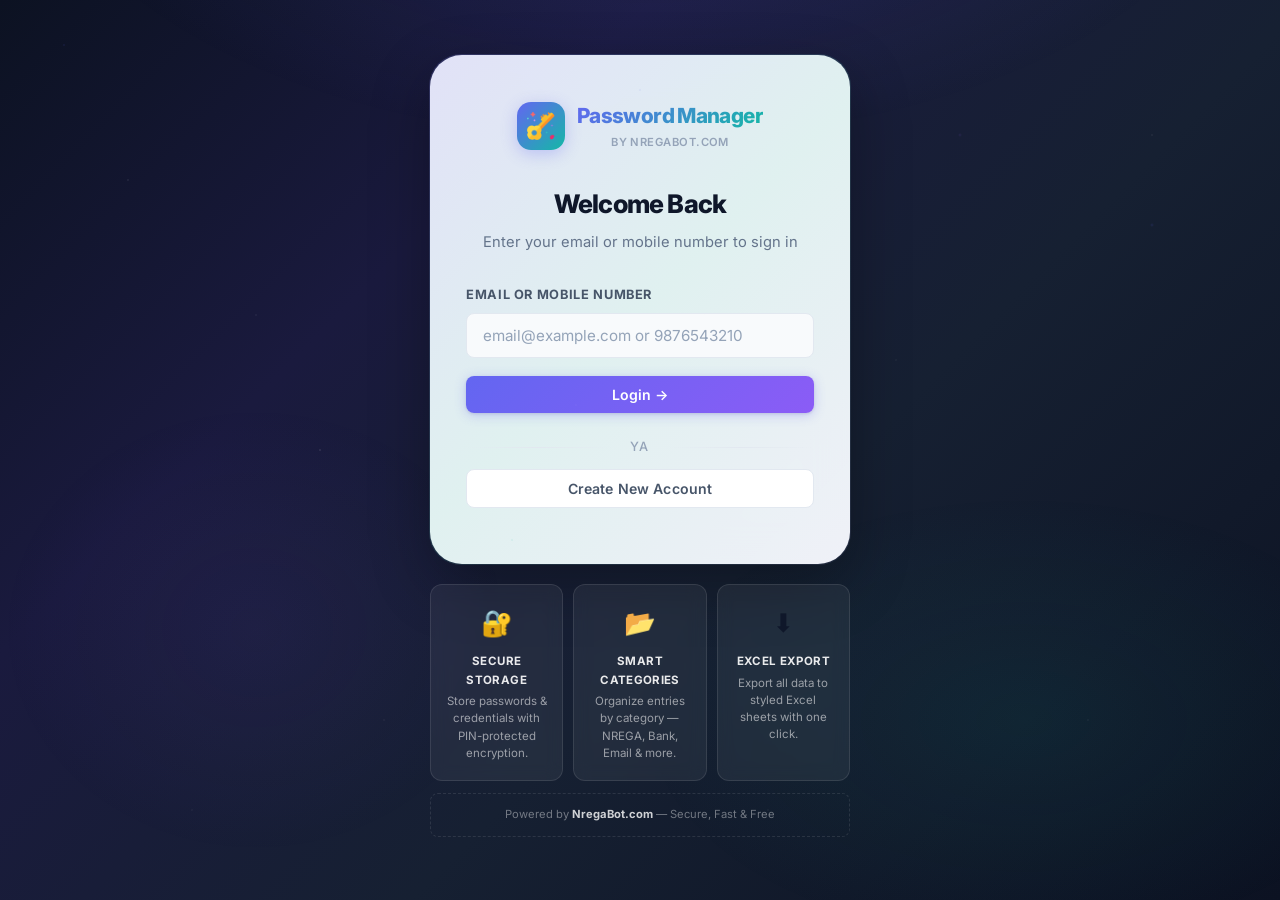
==== commit 33148266: "feat: add PWA support, multi-user auth, and NregaBot.com branding - Add Progressive Web App (PWA) su" ====
--- a/templates/index.html
+++ b/templates/index.html
@@ -1,13 +1,20 @@
 <!DOCTYPE html>
-<html lang="hi">
+<html lang="en">
 <head>
   <meta charset="UTF-8">
   <meta name="viewport" content="width=device-width, initial-scale=1.0, maximum-scale=1.0, user-scalable=no, viewport-fit=cover">
-  <meta name="theme-color" content="#0f172a" id="meta-theme-color">
+  <meta name="theme-color" content="#6366f1" id="meta-theme-color">
   <meta name="mobile-web-app-capable" content="yes">
   <meta name="apple-mobile-web-app-capable" content="yes">
   <meta name="apple-mobile-web-app-status-bar-style" content="black-translucent">
-  <title>Password Manager</title>
+  <meta name="description" content="Password Manager by NregaBot.com. Securely manage all your passwords and credentials.">
+  <meta name="application-name" content="Password Manager">
+  <link rel="manifest" href="/static/manifest.json">
+  <link rel="apple-touch-icon" href="/static/logo.png">
+  <title>Password Manager — NregaBot.com</title>
+  <link rel="preconnect" href="https://fonts.googleapis.com">
+  <link rel="preconnect" href="https://fonts.gstatic.com" crossorigin>
+  <link rel="stylesheet" href="https://fonts.googleapis.com/css2?family=Inter:wght@300;400;500;600;700;800&display=swap">
   <link rel="stylesheet" href="/static/css/style.css">
 </head>
 <body>
@@ -16,21 +23,50 @@
 <div id="screen-login" class="auth-screen">
   <div class="auth-card">
     <div class="auth-brand">
-      <div class="auth-brand-icon">🔐</div>
-      <span class="auth-brand-text">Password Manager</span>
+      <div class="auth-brand-icon">
+        <img src="/static/logo.png" alt="Password Manager" width="28" height="28" style="border-radius:6px;object-fit:contain;">
+      </div>
+      <div style="display:flex;flex-direction:column;align-items:center;">
+        <span class="auth-brand-text">Password Manager</span>
+        <span class="auth-brand-sub">by NregaBot.com</span>
+      </div>
     </div>
     <h2 class="auth-title">Welcome Back</h2>
-    <p class="auth-sub">Apna email ya mobile number dalein</p>
-    <div class="form-group">
-      <label for="login-identifier">Email ya Mobile Number</label>
+    <p class="auth-sub">Enter your email or mobile number to sign in</p>
+    <div class="form-group">
+      <label for="login-identifier">Email or Mobile Number</label>
       <input type="text" id="login-identifier"
-             placeholder="email@example.com ya 9876543210"
+             placeholder="email@example.com or 9876543210"
              inputmode="email" autocomplete="username">
     </div>
     <div id="login-error" class="form-error"></div>
-    <button class="btn btn-primary btn-block" id="btn-login">Aage Badhein →</button>
+    <button class="btn btn-primary btn-block" id="btn-login">Login →</button>
     <div class="auth-divider">ya</div>
-    <button class="btn btn-ghost btn-block" id="btn-goto-register">Naya Account Banayein</button>
+    <button class="btn btn-ghost btn-block" id="btn-goto-register">Create New Account</button>
+  </div>
+
+  <!-- App Description on Login screen -->
+  <div class="app-description">
+    <div class="app-desc-grid">
+      <div class="app-desc-card">
+        <div class="app-desc-icon">🔐</div>
+        <div class="app-desc-label">Secure Storage</div>
+        <div class="app-desc-text">Store passwords & credentials with PIN-protected encryption.</div>
+      </div>
+      <div class="app-desc-card">
+        <div class="app-desc-icon">📂</div>
+        <div class="app-desc-label">Smart Categories</div>
+        <div class="app-desc-text">Organize entries by category — NREGA, Bank, Email & more.</div>
+      </div>
+      <div class="app-desc-card">
+        <div class="app-desc-icon">⬇️</div>
+        <div class="app-desc-label">Excel Export</div>
+        <div class="app-desc-text">Export all data to styled Excel sheets with one click.</div>
+      </div>
+    </div>
+    <div class="app-desc-footer">
+      Powered by <strong>NregaBot.com</strong> — Secure, Fast & Free
+    </div>
   </div>
 </div>
 
@@ -38,17 +74,22 @@
 <div id="screen-register" class="auth-screen" style="display:none">
   <div class="auth-card">
     <div class="auth-brand">
-      <div class="auth-brand-icon">📝</div>
-      <span class="auth-brand-text">Naya Account</span>
-    </div>
-    <h2 class="auth-title">Register Karein</h2>
-    <p class="auth-sub">Apni details bharein</p>
-    <div class="form-group">
-      <label for="reg-name">Pura Naam *</label>
-      <input type="text" id="reg-name" placeholder="Apna naam likhein" autocomplete="name">
-    </div>
-    <div class="form-group">
-      <label for="reg-block">Block Naam *</label>
+      <div class="auth-brand-icon">
+        <img src="/static/logo.png" alt="Password Manager" width="28" height="28" style="border-radius:6px;object-fit:contain;">
+      </div>
+      <div style="display:flex;flex-direction:column;align-items:center;">
+        <span class="auth-brand-text">Password Manager</span>
+        <span class="auth-brand-sub">by NregaBot.com</span>
+      </div>
+    </div>
+    <h2 class="auth-title">Create Account</h2>
+    <p class="auth-sub">Fill in your details to create a new account</p>
+    <div class="form-group">
+      <label for="reg-name">Full Name *</label>
+      <input type="text" id="reg-name" placeholder="Enter your name" autocomplete="name">
+    </div>
+    <div class="form-group">
+      <label for="reg-block">Block Name *</label>
       <input type="text" id="reg-block" placeholder="e.g. Peterbar, Khijri" autocomplete="off">
     </div>
     <div class="form-group">
@@ -66,23 +107,49 @@
              inputmode="numeric" autocomplete="new-password">
     </div>
     <div class="form-group">
-      <label for="reg-pin-confirm">PIN Confirm Karein *</label>
+      <label for="reg-pin-confirm">Confirm PIN *</label>
       <input type="password" id="reg-pin-confirm" placeholder="••••" maxlength="4"
              inputmode="numeric" autocomplete="new-password">
     </div>
     <div id="reg-error" class="form-error"></div>
-    <button class="btn btn-primary btn-block" id="btn-register">Register Karein</button>
+    <button class="btn btn-primary btn-block" id="btn-register">Register</button>
     <div class="auth-divider">ya</div>
-    <button class="btn btn-ghost btn-block" id="btn-goto-login">Pehle Se Account Hai? Login Karein</button>
+    <button class="btn btn-ghost btn-block" id="btn-goto-login">Already have an account? Login</button>
+  </div>
+
+  <!-- App Description on Register screen -->
+  <div class="app-description">
+    <div class="app-desc-grid">
+      <div class="app-desc-card">
+        <div class="app-desc-icon">🔐</div>
+        <div class="app-desc-label">Secure Storage</div>
+        <div class="app-desc-text">Store passwords & credentials with PIN-protected encryption.</div>
+      </div>
+      <div class="app-desc-card">
+        <div class="app-desc-icon">📂</div>
+        <div class="app-desc-label">Smart Categories</div>
+        <div class="app-desc-text">Organize entries by category — NREGA, Bank, Email & more.</div>
+      </div>
+      <div class="app-desc-card">
+        <div class="app-desc-icon">⬇️</div>
+        <div class="app-desc-label">Excel Export</div>
+        <div class="app-desc-text">Export all data to styled Excel sheets with one click.</div>
+      </div>
+    </div>
+    <div class="app-desc-footer">
+      Powered by <strong>NregaBot.com</strong> — Secure, Fast & Free
+    </div>
   </div>
 </div>
 
 <!-- ═══════════════════════ SCREEN: PIN ══════════════════════════════ -->
 <div id="screen-pin" class="auth-screen" style="display:none">
   <div class="pin-card" id="pin-screen-inner">
-    <div class="pin-lock-icon">🔒</div>
+    <div class="pin-lock-icon">
+      <svg width="28" height="28" viewBox="0 0 24 24" fill="none" stroke="white" stroke-width="2.5" stroke-linecap="round" stroke-linejoin="round"><rect x="3" y="11" width="18" height="11" rx="2" ry="2"/><path d="M7 11V7a5 5 0 0 1 10 0v4"/></svg>
+    </div>
     <h2 id="pin-welcome-name">Welcome!</h2>
-    <p class="auth-sub">Dashboard unlock karne ke liye PIN dalein</p>
+    <p class="auth-sub">Enter your 4-digit PIN</p>
     <div id="pin-dots">
       <div class="dot" id="d0"></div>
       <div class="dot" id="d1"></div>
@@ -104,7 +171,7 @@
       <button class="key del" data-key="back">⌫</button>
     </div>
     <div id="pin-error" class="pin-error-msg"></div>
-    <button class="btn btn-ghost btn-sm pin-logout-btn" id="btn-pin-logout">← Dobara Login Karein</button>
+    <button class="btn btn-ghost btn-sm pin-logout-btn" id="btn-pin-logout">← Login Again</button>
   </div>
 </div>
 
@@ -114,18 +181,29 @@
   <!-- Top App Bar -->
   <header class="topbar">
     <div class="topbar-brand">
-      <div class="topbar-icon">🔐</div>
-      <h1>Password Manager</h1>
+      <div class="topbar-icon">
+        <img src="/static/logo.png" alt="Password Manager" width="18" height="18" style="border-radius:4px;object-fit:contain;">
+      </div>
+      <h1>Password Manager <span class="topbar-brand-sub">by NregaBot.com</span></h1>
     </div>
     <div class="topbar-actions">
       <button class="btn btn-success btn-sm" id="btn-export" title="Excel Export">
-        <span>⬇</span><span class="topbar-lbl"> Excel</span>
-      </button>
-      <button class="btn btn-ghost btn-sm btn-icon" id="btn-open-profile" title="Profile" aria-label="Profile">👤</button>
+        <svg width="14" height="14" viewBox="0 0 24 24" fill="none" stroke="currentColor" stroke-width="2.5" stroke-linecap="round" stroke-linejoin="round"><path d="M21 15v4a2 2 0 0 1-2 2H5a2 2 0 0 1-2-2v-4M7 10l5 5 5-5M12 15V3"/></svg><span class="topbar-lbl"> Excel</span>
+      </button>
+      <button class="btn btn-ghost btn-sm btn-icon" id="btn-open-profile" title="Profile" aria-label="Profile">
+        <svg width="18" height="18" viewBox="0 0 24 24" fill="none" stroke="currentColor" stroke-width="2" stroke-linecap="round" stroke-linejoin="round"><path d="M20 21v-2a4 4 0 0 0-4-4H8a4 4 0 0 0-4 4v2"/><circle cx="12" cy="7" r="4"/></svg>
+      </button>
       <button id="admin-badge" class="admin-badge" style="display:none" title="Admin Panel">
-        ⚙ <span class="topbar-lbl">Admin</span>
-      </button>
-      <button class="btn btn-ghost btn-sm btn-icon" id="btn-lock" title="Lock App" aria-label="Lock">🔒</button>
+        <svg width="14" height="14" viewBox="0 0 24 24" fill="none" stroke="currentColor" stroke-width="2.5" stroke-linecap="round" stroke-linejoin="round"><circle cx="12" cy="12" r="3"/><path d="M12 1v2M12 21v2M4.22 4.22l1.42 1.42M18.36 18.36l1.42 1.42M1 12h2M21 12h2M4.22 19.78l1.42-1.42M18.36 5.64l1.42-1.42"/></svg>
+        <span class="topbar-lbl">Admin</span>
+      </button>
+      <button id="theme-toggle" title="Toggle theme" aria-label="Toggle theme">
+        <svg width="16" height="16" viewBox="0 0 24 24" fill="none" stroke="currentColor" stroke-width="2" stroke-linecap="round" stroke-linejoin="round" id="theme-icon-sun"><circle cx="12" cy="12" r="5"/><path d="M12 1v2M12 21v2M4.22 4.22l1.42 1.42M18.36 18.36l1.42 1.42M1 12h2M21 12h2M4.22 19.78l1.42-1.42M18.36 5.64l1.42-1.42"/></svg>
+        <svg width="16" height="16" viewBox="0 0 24 24" fill="none" stroke="currentColor" stroke-width="2" stroke-linecap="round" stroke-linejoin="round" id="theme-icon-moon" style="display:none"><path d="M21 12.79A9 9 0 1 1 11.21 3 7 7 0 0 0 21 12.79z"/></svg>
+      </button>
+      <button class="btn btn-ghost btn-sm btn-icon" id="btn-lock" title="Lock App" aria-label="Lock">
+        <svg width="18" height="18" viewBox="0 0 24 24" fill="none" stroke="currentColor" stroke-width="2" stroke-linecap="round" stroke-linejoin="round"><rect x="3" y="11" width="18" height="11" rx="2" ry="2"/><path d="M7 11V7a5 5 0 0 1 10 0v4"/></svg>
+      </button>
     </div>
   </header>
 
@@ -134,13 +212,19 @@
     <!-- Desktop sidebar (hidden on mobile via CSS) -->
     <nav class="desktop-sidebar" id="desktop-sidebar" style="display:none">
       <button class="desktop-sidebar-item active" data-nav="passwords">
-        <span class="nav-icon">🔑</span> Passwords
+        <span class="nav-icon">
+          <svg width="18" height="18" viewBox="0 0 24 24" fill="none" stroke="currentColor" stroke-width="2" stroke-linecap="round" stroke-linejoin="round"><rect x="3" y="11" width="18" height="11" rx="2" ry="2"/><path d="M7 11V7a5 5 0 0 1 10 0v4"/></svg>
+        </span> Passwords
       </button>
       <button class="desktop-sidebar-item" data-nav="export" id="sidebar-export">
-        <span class="nav-icon">⬇</span> Export Excel
+        <span class="nav-icon">
+          <svg width="18" height="18" viewBox="0 0 24 24" fill="none" stroke="currentColor" stroke-width="2" stroke-linecap="round" stroke-linejoin="round"><path d="M21 15v4a2 2 0 0 1-2 2H5a2 2 0 0 1-2-2v-4M7 10l5 5 5-5M12 15V3"/></svg>
+        </span> Export Excel
       </button>
       <button class="desktop-sidebar-item" data-nav="profile" id="sidebar-profile">
-        <span class="nav-icon">👤</span> Profile
+        <span class="nav-icon">
+          <svg width="18" height="18" viewBox="0 0 24 24" fill="none" stroke="currentColor" stroke-width="2" stroke-linecap="round" stroke-linejoin="round"><path d="M20 21v-2a4 4 0 0 0-4-4H8a4 4 0 0 0-4 4v2"/><circle cx="12" cy="7" r="4"/></svg>
+        </span> Profile
       </button>
     </nav>
 
@@ -151,6 +235,21 @@
         <div class="category-bar" id="tabs-bar">
           <button class="btn-add-cat" id="add-category-btn">＋ Category</button>
         </div>
+        <!-- Skeleton loader shown while data loads -->
+        <div id="skeleton-loader" class="skeleton-loader" style="display:none">
+          <div class="skeleton-row">
+            <div class="skeleton-shimmer"></div>
+            <div class="skeleton-shimmer"></div>
+          </div>
+          <div class="skeleton-row">
+            <div class="skeleton-shimmer"></div>
+            <div class="skeleton-shimmer"></div>
+          </div>
+          <div class="skeleton-row">
+            <div class="skeleton-shimmer"></div>
+            <div class="skeleton-shimmer"></div>
+          </div>
+        </div>
 
         <!-- Section header -->
         <div class="section-header">
@@ -159,8 +258,16 @@
             <span class="section-count" id="entry-count">0</span>
           </div>
           <div class="section-actions">
-            <button class="btn btn-ghost btn-sm" id="btn-edit-cat" title="Rename category">✏️ <span class="topbar-lbl">Rename</span></button>
-            <button class="btn btn-ghost btn-sm" id="btn-del-cat" title="Delete category">🗑</button>
+            <button class="btn-toggle-pass" id="btn-toggle-pass" title="Show passwords" style="display:none" aria-label="Toggle password visibility">
+              <svg width="16" height="16" viewBox="0 0 24 24" fill="none" stroke="currentColor" stroke-width="2" stroke-linecap="round" stroke-linejoin="round"><path d="M1 12s4-8 11-8 11 8 11 8-4 8-11 8-11-8-11-8z"/><circle cx="12" cy="12" r="3"/></svg>
+            </button>
+            <button class="btn btn-ghost btn-sm" id="btn-edit-cat" title="Rename category">
+              <svg width="13" height="13" viewBox="0 0 24 24" fill="none" stroke="currentColor" stroke-width="2" stroke-linecap="round" stroke-linejoin="round"><path d="M17 3a2.85 2.85 0 1 1 4 4L7.5 20.5 2 22l1.5-5.5Z"/></svg>
+              <span class="topbar-lbl">Rename</span>
+            </button>
+            <button class="btn btn-ghost btn-sm" id="btn-del-cat" title="Delete category">
+              <svg width="13" height="13" viewBox="0 0 24 24" fill="none" stroke="currentColor" stroke-width="2" stroke-linecap="round" stroke-linejoin="round"><path d="M3 6h18M19 6v14a2 2 0 0 1-2 2H7a2 2 0 0 1-2-2V6M8 6V4a2 2 0 0 1 2-2h4a2 2 0 0 1 2 2v2"/></svg>
+            </button>
             <button class="btn btn-ghost btn-sm" id="btn-bulk-add">+ <span class="topbar-lbl">Bulk</span></button>
             <button class="btn btn-primary btn-sm" id="btn-single-add">+ Entry</button>
           </div>
@@ -168,7 +275,9 @@
 
         <!-- Search -->
         <div class="search-bar">
-          <span class="search-icon">🔍</span>
+          <span class="search-icon">
+            <svg width="16" height="16" viewBox="0 0 24 24" fill="none" stroke="currentColor" stroke-width="2.5" stroke-linecap="round" stroke-linejoin="round"><circle cx="11" cy="11" r="8"/><path d="m21 21-4.35-4.35"/></svg>
+          </span>
           <input type="search" id="search-input" placeholder="Search entries..." autocomplete="off" inputmode="search">
         </div>
 
@@ -183,7 +292,7 @@
 
         <!-- Profile inline page -->
         <div id="profile-page">
-          <button class="profile-page-back" id="profile-page-back">← Passwords pe Wapis Jaein</button>
+          <button class="profile-page-back" id="profile-page-back">← Back to Passwords</button>
           <div class="profile-page-hero">
             <div class="profile-page-avatar" id="pp-avatar">R</div>
             <div class="profile-page-hero-info">
@@ -196,15 +305,24 @@
           <div class="profile-page-card">
             <div class="profile-page-section-title">Account Info</div>
             <div class="profile-info-row">
-              <span class="pir-label">📧 Email</span>
+              <span class="pir-label">
+                <svg width="14" height="14" viewBox="0 0 24 24" fill="none" stroke="currentColor" stroke-width="2" stroke-linecap="round" stroke-linejoin="round"><rect x="2" y="4" width="20" height="16" rx="2"/><path d="m22 7-8.97 5.7a1.94 1.94 0 0 1-2.06 0L2 7"/></svg>
+                Email
+              </span>
               <span class="pir-value" id="pp-email">—</span>
             </div>
             <div class="profile-info-row">
-              <span class="pir-label">📱 Mobile</span>
+              <span class="pir-label">
+                <svg width="14" height="14" viewBox="0 0 24 24" fill="none" stroke="currentColor" stroke-width="2" stroke-linecap="round" stroke-linejoin="round"><path d="M22 16.92v3a2 2 0 0 1-2.18 2 19.79 19.79 0 0 1-8.63-3.07 19.5 19.5 0 0 1-6-6 19.79 19.79 0 0 1-3.07-8.67A2 2 0 0 1 4.11 2h3a2 2 0 0 1 2 1.72 12.84 12.84 0 0 0 .7 2.81 2 2 0 0 1-.45 2.11L8.09 9.91a16 16 0 0 0 6 6l1.27-1.27a2 2 0 0 1 2.11-.45 12.84 12.84 0 0 0 2.81.7A2 2 0 0 1 22 16.92z"/></svg>
+                Mobile
+              </span>
               <span class="pir-value" id="pp-mobile">—</span>
             </div>
             <div class="profile-info-row">
-              <span class="pir-label">🏘 Block</span>
+              <span class="pir-label">
+                <svg width="14" height="14" viewBox="0 0 24 24" fill="none" stroke="currentColor" stroke-width="2" stroke-linecap="round" stroke-linejoin="round"><path d="M21 10c0 7-9 13-9 13s-9-6-9-13a9 9 0 0 1 18 0z"/><circle cx="12" cy="10" r="3"/></svg>
+                Block
+              </span>
               <span class="pir-value" id="pp-block">—</span>
             </div>
           </div>
@@ -212,7 +330,7 @@
           <!-- Auto-lock -->
           <div class="profile-page-card">
             <div class="profile-page-section-title">Auto-Lock Timeout</div>
-            <p class="setting-desc">Browser band hone par ya is samay baad lock ho jayega.</p>
+            <p class="setting-desc">Auto-locks after the selected timeout period.</p>
             <div class="timeout-options" id="pp-timeout-options">
               <button class="timeout-btn" data-timeout="15">15 Min</button>
               <button class="timeout-btn" data-timeout="60">1 Hour</button>
@@ -222,28 +340,31 @@
 
           <!-- Change PIN -->
           <div class="profile-page-card">
-            <div class="profile-page-section-title">PIN Change Karein</div>
+            <div class="profile-page-section-title">Change PIN</div>
             <div class="form-group" style="padding:14px 18px 0">
-              <label for="pp-old-pin">Purana PIN</label>
+              <label for="pp-old-pin">Old PIN</label>
               <input type="password" id="pp-old-pin" maxlength="4" placeholder="••••" inputmode="numeric" autocomplete="off">
             </div>
             <div class="form-group" style="padding:0 18px">
-              <label for="pp-new-pin">Naya PIN</label>
+              <label for="pp-new-pin">New PIN</label>
               <input type="password" id="pp-new-pin" maxlength="4" placeholder="••••" inputmode="numeric" autocomplete="off">
             </div>
             <div class="form-group" style="padding:0 18px">
-              <label for="pp-confirm-pin">Confirm Naya PIN</label>
+              <label for="pp-confirm-pin">Confirm New PIN</label>
               <input type="password" id="pp-confirm-pin" maxlength="4" placeholder="••••" inputmode="numeric" autocomplete="off">
             </div>
             <div style="padding:0 18px 18px">
-              <button class="btn btn-primary" id="pp-save-pin">PIN Update Karein</button>
+              <button class="btn btn-primary" id="pp-save-pin">Update PIN</button>
             </div>
           </div>
 
           <!-- Logout -->
           <div class="profile-page-card" style="margin-bottom:24px">
             <div style="padding:16px 18px">
-              <button class="btn btn-ghost" id="pp-logout-btn" style="width:100%;justify-content:center;">🚪 Logout</button>
+              <button class="btn btn-ghost" id="pp-logout-btn" style="width:100%;justify-content:center;">
+                <svg width="16" height="16" viewBox="0 0 24 24" fill="none" stroke="currentColor" stroke-width="2" stroke-linecap="round" stroke-linejoin="round"><path d="M9 21H5a2 2 0 0 1-2-2V5a2 2 0 0 1 2-2h4M16 17l5-5-5-5M21 12H9"/></svg>
+                Logout
+              </button>
             </div>
           </div>
         </div>
@@ -254,14 +375,20 @@
   <!-- Bottom Navigation Bar (mobile) -->
   <nav class="bottom-nav" role="navigation" aria-label="Main navigation">
     <button class="nav-item active" data-nav="passwords" aria-label="Passwords">
-      <span class="nav-icon">🔑</span>
+      <span class="nav-icon">
+        <svg width="20" height="20" viewBox="0 0 24 24" fill="none" stroke="currentColor" stroke-width="2" stroke-linecap="round" stroke-linejoin="round"><rect x="3" y="11" width="18" height="11" rx="2" ry="2"/><path d="M7 11V7a5 5 0 0 1 10 0v4"/></svg>
+      </span>
       <span class="nav-label">Passwords</span>
     </button>
     <div class="nav-fab">
-      <button class="fab-btn" id="fab-add-entry" aria-label="Add entry">＋</button>
+      <button class="fab-btn" id="fab-add-entry" aria-label="Add entry">
+        <svg width="24" height="24" viewBox="0 0 24 24" fill="none" stroke="currentColor" stroke-width="2.5" stroke-linecap="round" stroke-linejoin="round"><line x1="12" y1="5" x2="12" y2="19"/><line x1="5" y1="12" x2="19" y2="12"/></svg>
+      </button>
     </div>
     <button class="nav-item" data-nav="export" id="nav-export-btn" aria-label="Export">
-      <span class="nav-icon">⬇</span>
+      <span class="nav-icon">
+        <svg width="20" height="20" viewBox="0 0 24 24" fill="none" stroke="currentColor" stroke-width="2" stroke-linecap="round" stroke-linejoin="round"><path d="M21 15v4a2 2 0 0 1-2 2H5a2 2 0 0 1-2-2v-4M7 10l5 5 5-5M12 15V3"/></svg>
+      </span>
       <span class="nav-label">Export</span>
     </button>
   </nav>
@@ -272,10 +399,11 @@
 
 <!-- ════════════════════════ CONFIRM DIALOG ══════════════════════════ -->
 <div class="confirm-overlay" id="confirm-dialog">
-  <div class="confirm-box">
-    <div class="confirm-icon" id="confirm-icon">⚠️</div>
-    <div class="confirm-title" id="confirm-title">Confirm karein</div>
-    <div class="confirm-msg" id="confirm-msg">Kya aap sure hain?</div>
+  <div class="confirm-box">      <div class="confirm-icon" id="confirm-icon">
+        <svg width="32" height="32" viewBox="0 0 24 24" fill="none" stroke="#ef4444" stroke-width="2" stroke-linecap="round" stroke-linejoin="round"><path d="M10.29 3.86L1.82 18a2 2 0 0 0 1.71 3h16.94a2 2 0 0 0 1.71-3L13.71 3.86a2 2 0 0 0-3.42 0zM12 9v4M12 17h.01"/></svg>
+      </div>
+    <div class="confirm-title" id="confirm-title">Confirm</div>
+    <div class="confirm-msg" id="confirm-msg">Are you sure?</div>
     <div class="confirm-actions">
       <button class="btn btn-ghost" id="confirm-cancel-btn">Cancel</button>
       <button class="btn btn-danger" id="confirm-ok-btn">Confirm</button>
@@ -287,7 +415,7 @@
 <div class="modal-overlay" id="entry-modal">
   <div class="modal" role="dialog" aria-modal="true" aria-labelledby="entry-modal-title">
     <div class="modal-header">
-      <h3 id="entry-modal-title">Entry Add Karein</h3>
+      <h3 id="entry-modal-title">Add Entry</h3>
       <button class="modal-close-btn" data-close="entry-modal" aria-label="Close">✕</button>
     </div>
     <div class="modal-body">
@@ -304,7 +432,7 @@
 <div class="modal-overlay" id="cat-modal">
   <div class="modal" role="dialog" aria-modal="true" aria-labelledby="cat-modal-title">
     <div class="modal-header">
-      <h3 id="cat-modal-title">Naya Category</h3>
+      <h3 id="cat-modal-title">New Category</h3>
       <button class="modal-close-btn" data-close="cat-modal" aria-label="Close">✕</button>
     </div>
     <div class="modal-body">
@@ -313,14 +441,14 @@
         <input type="text" id="cat-name-input" placeholder="e.g. NREGA, Bank, Email">
       </div>
       <div class="form-group">
-        <label>Columns Define Karein</label>
+        <label>Define Columns</label>
         <div id="col-fields"></div>
-        <button id="add-col-btn">＋ Column Add Karein</button>
+        <button id="add-col-btn">＋ Add Column</button>
       </div>
     </div>
     <div class="modal-actions">
       <button class="btn btn-ghost" data-close="cat-modal">Cancel</button>
-      <button class="btn btn-primary" id="btn-save-category">Category Banayein</button>
+      <button class="btn btn-primary" id="btn-save-category">Create Category</button>
     </div>
   </div>
 </div>
@@ -329,7 +457,7 @@
 <div class="modal-overlay" id="bulk-entry-modal">
   <div class="modal modal-wide" role="dialog" aria-modal="true" aria-labelledby="bulk-modal-title">
     <div class="modal-header">
-      <h3 id="bulk-modal-title">Bulk Entry Add</h3>
+      <h3 id="bulk-modal-title">Add Bulk Entries</h3>
       <button class="modal-close-btn" data-close="bulk-entry-modal" aria-label="Close">✕</button>
     </div>
     <div class="modal-body">
@@ -340,7 +468,7 @@
         </table>
       </div>
       <div class="bulk-footer">
-        <button id="add-bulk-row-btn">＋ Row Add Karein</button>
+        <button id="add-bulk-row-btn">＋ Add Row</button>
         <span id="bulk-count-info"></span>
       </div>
     </div>
@@ -366,22 +494,31 @@
     <div class="profile-section">
       <div class="profile-section-title">Account Info</div>
       <div class="profile-info-row">
-        <span class="pir-label">📧 Email</span>
+        <span class="pir-label">
+          <svg width="14" height="14" viewBox="0 0 24 24" fill="none" stroke="currentColor" stroke-width="2" stroke-linecap="round" stroke-linejoin="round"><rect x="2" y="4" width="20" height="16" rx="2"/><path d="m22 7-8.97 5.7a1.94 1.94 0 0 1-2.06 0L2 7"/></svg>
+          Email
+        </span>
         <span class="pir-value" id="profile-email-display">—</span>
       </div>
       <div class="profile-info-row">
-        <span class="pir-label">📱 Mobile</span>
+        <span class="pir-label">
+          <svg width="14" height="14" viewBox="0 0 24 24" fill="none" stroke="currentColor" stroke-width="2" stroke-linecap="round" stroke-linejoin="round"><path d="M22 16.92v3a2 2 0 0 1-2.18 2 19.79 19.79 0 0 1-8.63-3.07 19.5 19.5 0 0 1-6-6 19.79 19.79 0 0 1-3.07-8.67A2 2 0 0 1 4.11 2h3a2 2 0 0 1 2 1.72 12.84 12.84 0 0 0 .7 2.81 2 2 0 0 1-.45 2.11L8.09 9.91a16 16 0 0 0 6 6l1.27-1.27a2 2 0 0 1 2.11-.45 12.84 12.84 0 0 0 2.81.7A2 2 0 0 1 22 16.92z"/></svg>
+          Mobile
+        </span>
         <span class="pir-value" id="profile-mobile-display">—</span>
       </div>
       <div class="profile-info-row">
-        <span class="pir-label">🏘 Block</span>
+        <span class="pir-label">
+          <svg width="14" height="14" viewBox="0 0 24 24" fill="none" stroke="currentColor" stroke-width="2" stroke-linecap="round" stroke-linejoin="round"><path d="M21 10c0 7-9 13-9 13s-9-6-9-13a9 9 0 0 1 18 0z"/><circle cx="12" cy="10" r="3"/></svg>
+          Block
+        </span>
         <span class="pir-value" id="profile-block-display">—</span>
       </div>
     </div>
 
     <div class="profile-section">
       <div class="profile-section-title">Auto-Lock Timeout</div>
-      <p class="setting-desc">Browser tab band hone par ya is samay baad dashboard lock ho jayega.</p>
+      <p class="setting-desc">Dashboard will auto-lock after this duration of inactivity.</p>
       <div class="timeout-options" id="timeout-options">
         <button class="timeout-btn" data-timeout="15">15 Min</button>
         <button class="timeout-btn" data-timeout="60">1 Hour</button>
@@ -390,28 +527,29 @@
     </div>
 
     <div class="profile-section">
-      <div class="profile-section-title">PIN Change Karein</div>
+      <div class="profile-section-title">Change PIN</div>
       <div class="form-group">
-        <label for="old-pin-input">Purana PIN</label>
+        <label for="old-pin-input">Old PIN</label>
         <input type="password" id="old-pin-input" maxlength="4"
                placeholder="••••" inputmode="numeric" autocomplete="off">
       </div>
       <div class="form-group">
-        <label for="new-pin-input">Naya PIN</label>
+        <label for="new-pin-input">New PIN</label>
         <input type="password" id="new-pin-input" maxlength="4"
                placeholder="••••" inputmode="numeric" autocomplete="off">
       </div>
       <div class="form-group">
-        <label for="confirm-pin-input">Confirm Naya PIN</label>
+        <label for="confirm-pin-input">Confirm New PIN</label>
         <input type="password" id="confirm-pin-input" maxlength="4"
                placeholder="••••" inputmode="numeric" autocomplete="off">
       </div>
-      <button class="btn btn-primary" id="btn-save-pin">PIN Update Karein</button>
+      <button class="btn btn-primary" id="btn-save-pin">Update PIN</button>
     </div>
 
     <div class="profile-section" style="padding-bottom:24px">
       <button class="btn btn-ghost" id="btn-logout-profile" style="width:100%;justify-content:center;">
-        🚪 Logout
+        <svg width="16" height="16" viewBox="0 0 24 24" fill="none" stroke="currentColor" stroke-width="2" stroke-linecap="round" stroke-linejoin="round"><path d="M9 21H5a2 2 0 0 1-2-2V5a2 2 0 0 1 2-2h4M16 17l5-5-5-5M21 12H9"/></svg>
+        Logout
       </button>
     </div>
   </div>
@@ -421,12 +559,15 @@
 <div class="modal-overlay" id="admin-modal">
   <div class="modal modal-wide modal-admin" role="dialog" aria-modal="true" aria-label="Admin Panel">
     <div class="modal-header">
-      <h3>⚙️ Admin Panel</h3>
+      <h3>
+        <svg width="18" height="18" viewBox="0 0 24 24" fill="none" stroke="currentColor" stroke-width="2" stroke-linecap="round" stroke-linejoin="round" style="vertical-align:middle;margin-right:4px"><circle cx="12" cy="12" r="3"/><path d="M12 1v2M12 21v2M4.22 4.22l1.42 1.42M18.36 18.36l1.42 1.42M1 12h2M21 12h2M4.22 19.78l1.42-1.42M18.36 5.64l1.42-1.42"/></svg>
+        Admin Panel
+      </h3>
       <button class="modal-close-btn" data-close="admin-modal" aria-label="Close">✕</button>
     </div>
     <div class="modal-body">
       <p style="font-size:.85rem;color:var(--text-muted);margin-bottom:16px">
-        Registered users ki list — PIN reset aur account delete karein.
+        Registered users list — reset PIN or delete accounts.
       </p>
       <div id="admin-users-list">
         <div class="loading-state">Loading...</div>
@@ -444,5 +585,14 @@
 <script src="/static/js/entries.js"></script>
 <script src="/static/js/export.js"></script>
 <script src="/static/js/app.js"></script>
+
+<!-- ════════════════════════ SERVICE WORKER ══════════════════════════ -->
+<script>
+if ('serviceWorker' in navigator) {
+  navigator.serviceWorker.register('/sw.js')
+    .then(() => console.log('SW registered'))
+    .catch(function(err) { console.log('SW registration failed:', err); });
+}
+</script>
 </body>
 </html>
--- a/static/css/style.css
+++ b/static/css/style.css
@@ -1,172 +1,470 @@
-@import url('https://fonts.googleapis.com/css2?family=Inter:wght@400;500;600;700&display=swap');
-
-/* ══════════════════════════════════════════════
+/* ═══════════════════════════════════════════════════════════════════════════
+   PASSWORD MANAGER — Premium Design System
+   ═══════════════════════════════════════════════════════════════════════════ */
+/* ═══════════════════════════════════════════════════════════════════════════
    DESIGN TOKENS
-══════════════════════════════════════════════ */
+   ═══════════════════════════════════════════════════════════════════════════ */
 :root {
-  --primary:        #0f6cff;
-  --primary-dark:   #0051cc;
-  --primary-light:  #e8f0ff;
-  --teal:           #0d9488;
+  --primary:        #6366f1;
+  --primary-dark:   #4f46e5;
+  --primary-light:  #eef2ff;
+  --primary-glow:   rgba(99,102,241,0.3);
+  --teal:           #14b8a6;
+  --teal-dark:      #0d9488;
   --teal-light:     #ccfbf1;
+  --indigo:         #4338ca;
+  --violet:         #8b5cf6;
+
   --surface:        #ffffff;
   --surface-2:      #f8fafc;
   --surface-3:      #f1f5f9;
+  --surface-4:      #e2e8f0;
+
   --border:         #e2e8f0;
-  --border-focus:   #0f6cff;
+  --border-light:   #f1f5f9;
+  --border-focus:   var(--primary);
+
   --text-primary:   #0f172a;
   --text-secondary: #475569;
+  --text-tertiary:  #64748b;
   --text-muted:     #94a3b8;
+
   --danger:         #ef4444;
-  --danger-light:   #fee2e2;
+  --danger-light:   #fef2f2;
+  --danger-glow:    rgba(239,68,68,0.25);
   --success:        #10b981;
-  --success-light:  #d1fae5;
+  --success-light:  #ecfdf5;
+  --success-glow:   rgba(16,185,129,0.25);
   --warning:        #f59e0b;
-  --shadow-sm:      0 1px 3px rgba(0,0,0,.07), 0 1px 2px rgba(0,0,0,.05);
-  --shadow-md:      0 4px 16px rgba(0,0,0,.09), 0 2px 4px rgba(0,0,0,.06);
-  --shadow-lg:      0 10px 40px rgba(0,0,0,.12), 0 4px 8px rgba(0,0,0,.07);
+  --warning-light:  #fffbeb;
+
+  --shadow-xs:      0 1px 2px rgba(0,0,0,.04);
+  --shadow-sm:      0 1px 3px rgba(0,0,0,.06), 0 1px 2px rgba(0,0,0,.04);
+  --shadow-md:      0 4px 14px rgba(0,0,0,.07), 0 2px 4px rgba(0,0,0,.05);
+  --shadow-lg:      0 10px 35px rgba(0,0,0,.09), 0 4px 8px rgba(0,0,0,.06);
+  --shadow-xl:      0 20px 60px rgba(0,0,0,.12), 0 8px 16px rgba(0,0,0,.08);
+  --shadow-glow-primary: 0 0 20px rgba(99,102,241,0.15);
+  --shadow-glow-teal:    0 0 20px rgba(20,184,166,0.15);
+
+  --radius-xs:      6px;
   --radius-sm:      8px;
   --radius-md:      12px;
-  --radius-lg:      20px;
+  --radius-lg:      16px;
   --radius-xl:      24px;
+  --radius-2xl:     32px;
+  --radius-full:    9999px;
+
   --nav-h:          64px;
   --topbar-h:       60px;
-  --transition:     all .2s cubic-bezier(.4,0,.2,1);
-}
-
-/* ══════════════════════════════════════════════
+
+  --ease-spring:    cubic-bezier(.34,1.56,.64,1);
+  --ease-smooth:    cubic-bezier(.4,0,.2,1);
+  --ease-bounce:    cubic-bezier(.34,1.2,.64,1);
+  --ease-out:       cubic-bezier(0,0,.2,1);
+
+  --transition:     all .2s var(--ease-smooth);
+  --transition-slow: all .35s var(--ease-smooth);
+
+  /* Dark mode overrides (applied via .dark-mode on <html>) */
+  --dm-surface:        #0f172a;
+  --dm-surface-2:      #1a1a2e;
+  --dm-surface-3:      #1e293b;
+  --dm-surface-4:      #334155;
+  --dm-border:         #1e293b;
+  --dm-border-light:   #1a1a2e;
+  --dm-text-primary:   #f1f5f9;
+  --dm-text-secondary: #94a3b8;
+  --dm-text-tertiary:  #64748b;
+  --dm-text-muted:     #475569;
+  --dm-toast-bg:      #1e293b;
+}
+
+/* Dark mode */
+html.dark-mode {
+  --surface:        var(--dm-surface);
+  --surface-2:      var(--dm-surface-2);
+  --surface-3:      var(--dm-surface-3);
+  --surface-4:      var(--dm-surface-4);
+  --border:         var(--dm-border);
+  --border-light:   var(--dm-border-light);
+  --text-primary:   var(--dm-text-primary);
+  --text-secondary: var(--dm-text-secondary);
+  --text-tertiary:  var(--dm-text-tertiary);
+  --text-muted:     var(--dm-text-muted);
+  --primary-light:  #1e293b;
+}
+html.dark-mode #app { background: var(--surface-2); }
+html.dark-mode .topbar,
+html.dark-mode .bottom-nav {
+  background: rgba(15,23,42,0.92);
+  border-color: var(--border);
+}
+html.dark-mode .topbar { border-color: var(--border); }
+html.dark-mode .search-bar input { background: var(--surface); color: var(--text-primary); }
+html.dark-mode .modal-header,
+html.dark-mode .modal-actions { background: var(--surface); }
+html.dark-mode .cat-chip { background: var(--surface); }
+html.dark-mode .entry-card { background: var(--surface); }
+html.dark-mode .empty-state { background: var(--surface); }
+html.dark-mode .profile-page-card { background: var(--surface); }
+html.dark-mode .desktop-sidebar { background: var(--surface); }
+html.dark-mode .admin-user-card { background: var(--surface); }
+html.dark-mode .admin-user-card.self-row { background: #0f2a1e; border-color: #065f46; }
+html.dark-mode .profile-page-section-title { background: var(--surface-2); }
+html.dark-mode .btn-ghost { background: var(--surface); color: var(--text-secondary); }
+html.dark-mode .btn-ghost:hover:not(:disabled) { background: var(--surface-3); color: var(--text-primary); }
+html.dark-mode .skeleton-row { background: var(--surface); }
+html.dark-mode .skeleton-shimmer { background: linear-gradient(90deg, var(--surface-3) 25%, var(--surface-4) 50%, var(--surface-3) 75%); }
+html.dark-mode .entries-table thead tr { background: #1e293b; }
+html.dark-mode .entries-table thead th { border-bottom-color: #334155; color: #818cf8; }
+html.dark-mode .entries-table tbody tr:hover { background: rgba(99,102,241,0.08); }
+html.dark-mode .entries-table tbody tr:nth-child(even):hover { background: rgba(99,102,241,0.12); }
+
+/* ═══════════════════════════════════════════════════════════════════════════
    ANIMATIONS
-══════════════════════════════════════════════ */
+   ═══════════════════════════════════════════════════════════════════════════ */
 @keyframes shake {
   0%,100% { transform: translateX(0); }
-  20%     { transform: translateX(-8px); }
-  40%     { transform: translateX(8px); }
-  60%     { transform: translateX(-5px); }
-  80%     { transform: translateX(5px); }
+  10%     { transform: translateX(-18px); }
+  20%     { transform: translateX(16px); }
+  30%     { transform: translateX(-14px); }
+  40%     { transform: translateX(12px); }
+  50%     { transform: translateX(-10px); }
+  60%     { transform: translateX(8px); }
+  70%     { transform: translateX(-6px); }
+  80%     { transform: translateX(4px); }
+  90%     { transform: translateX(-2px); }
+}
+@keyframes shakeGlow {
+  0%,100% { box-shadow: 0 20px 60px rgba(0,0,0,0.3), 0 0 0 1px rgba(255,255,255,0.08); }
+  50%     { box-shadow: 0 20px 60px rgba(239,68,68,0.4), 0 0 30px rgba(239,68,68,0.3), 0 0 0 1px rgba(239,68,68,0.2); }
 }
 @keyframes slideUp {
-  from { opacity: 0; transform: translateY(20px); }
+  from { opacity: 0; transform: translateY(24px); }
+  to   { opacity: 1; transform: translateY(0); }
+}
+@keyframes slideDown {
+  from { opacity: 0; transform: translateY(-12px); }
   to   { opacity: 1; transform: translateY(0); }
 }
 @keyframes fadeIn {
   from { opacity: 0; }
   to   { opacity: 1; }
 }
+@keyframes fadeInUp {
+  from { opacity: 0; transform: translateY(16px); }
+  to   { opacity: 1; transform: translateY(0); }
+}
 @keyframes modalSlide {
-  from { opacity: 0; transform: translateY(24px) scale(.98); }
+  from { opacity: 0; transform: translateY(30px) scale(.97); }
   to   { opacity: 1; transform: translateY(0) scale(1); }
 }
 @keyframes toastIn {
-  from { opacity: 0; transform: translateY(16px) scale(.95); }
+  from { opacity: 0; transform: translateY(20px) scale(.95); }
   to   { opacity: 1; transform: translateY(0) scale(1); }
+}
+@keyframes toastOut {
+  from { opacity: 1; transform: translateY(0) scale(1); }
+  to   { opacity: 0; transform: translateY(16px) scale(.95); }
 }
 @keyframes pulse {
   0%,100% { opacity: 1; }
   50%     { opacity: .5; }
 }
-.shake { animation: shake .4s ease; }
-
-/* ══════════════════════════════════════════════
+@keyframes spin { to { transform: rotate(360deg); } }
+@keyframes shimmer {
+  0% { background-position: -200% 0; }
+  100% { background-position: 200% 0; }
+}
+@keyframes float {
+  0%,100% { transform: translateY(0px); }
+  50%     { transform: translateY(-8px); }
+}
+@keyframes glow {
+  0%,100% { box-shadow: 0 0 8px var(--primary-glow); }
+  50%     { box-shadow: 0 0 25px var(--primary-glow), 0 0 40px rgba(99,102,241,0.1); }
+}
+@keyframes scaleIn {
+  from { opacity: 0; transform: scale(.92); }
+  to   { opacity: 1; transform: scale(1); }
+}
+@keyframes dotPulse {
+  0%,100% { transform: scale(1); }
+  50%     { transform: scale(1.1); }
+}
+@keyframes slideInRight {
+  from { opacity: 0; transform: translateX(20px); }
+  to   { opacity: 1; transform: translateX(0); }
+}
+@keyframes bgShift {
+  0% { background-position: 0% 50%; }
+  50% { background-position: 100% 50%; }
+  100% { background-position: 0% 50%; }
+}
+@keyframes borderGlow {
+  0%,100% { border-color: rgba(99,102,241,0.3); }
+  50%     { border-color: rgba(99,102,241,0.6); }
+}
+
+/* ── Dark mode toggle button ────────────────────────────────────────────── */
+#theme-toggle {
+  width: 34px; height: 34px;
+  border-radius: 50%;
+  border: 1.5px solid var(--border);
+  background: var(--surface);
+  color: var(--text-secondary);
+  cursor: pointer;
+  display: flex;
+  align-items: center;
+  justify-content: center;
+  font-size: 1rem;
+  transition: var(--transition);
+  flex-shrink: 0;
+  line-height: 1;
+}
+#theme-toggle:hover {
+  border-color: var(--primary);
+  color: var(--primary);
+  background: var(--primary-light);
+}
+html.dark-mode #theme-toggle {
+  background: var(--surface-3);
+  border-color: var(--border);
+  color: #fbbf24;
+}
+html.dark-mode #theme-toggle:hover {
+  border-color: #fbbf24;
+  background: rgba(251,191,36,0.1);
+  color: #fbbf24;
+}
+
+/* ═══════════════════════════════════════════════════════════════════════════
    RESET & BASE
-══════════════════════════════════════════════ */
+   ═══════════════════════════════════════════════════════════════════════════ */
 *, *::before, *::after {
   box-sizing: border-box; margin: 0; padding: 0;
 }
 body {
-  font-family: 'Inter', system-ui, -apple-system, sans-serif;
-  /* Dark background by default — covers status bar & bottom bar on mobile */
+  font-family: 'Inter', system-ui, -apple-system, 'Segoe UI', Roboto, sans-serif;
   background: #0f172a;
   color: var(--text-primary);
   min-height: 100vh;
-  min-height: 100dvh; /* dynamic viewport height for mobile browsers */
+  min-height: 100dvh;
   font-size: 15px;
-  line-height: 1.5;
+  line-height: 1.6;
   -webkit-tap-highlight-color: transparent;
   -webkit-font-smoothing: antialiased;
-  /* Safe area padding for notch/home indicator */
+  -moz-osx-font-smoothing: grayscale;
   padding-top: env(safe-area-inset-top, 0);
   padding-bottom: env(safe-area-inset-bottom, 0);
-}
-
-/* ══════════════════════════════════════════════
-   AUTH SCREENS (Login / Register)
-══════════════════════════════════════════════ */
+  overscroll-behavior: none;
+}
+
+/* Custom selection */
+::selection {
+  background: rgba(99,102,241,0.2);
+  color: var(--indigo);
+}
+
+/* Custom scrollbar */
+::-webkit-scrollbar {
+  width: 6px;
+  height: 6px;
+}
+::-webkit-scrollbar-track {
+  background: transparent;
+}
+::-webkit-scrollbar-thumb {
+  background: var(--border);
+  border-radius: 100px;
+}
+::-webkit-scrollbar-thumb:hover {
+  background: var(--text-muted);
+}
+
+/* ═══════════════════════════════════════════════════════════════════════════
+   AUTH SCREENS (Login / Register) — Premium Dark
+   ═══════════════════════════════════════════════════════════════════════════ */
 .auth-screen {
   display: flex;
+  flex-direction: column;
   align-items: center;
   justify-content: center;
   min-height: 100vh;
   min-height: 100dvh;
-  padding: 24px 16px;
-  /* Extend background behind status bar & bottom bar */
-  background: linear-gradient(145deg, #0f172a 0%, #1e3a5f 50%, #0f172a 100%);
-  animation: fadeIn .3s ease;
-}
+  padding: 40px 16px 48px;
+  position: relative;
+  overflow-y: auto;
+  background: linear-gradient(135deg, #0c1222 0%, #1a1a3e 30%, #162032 60%, #0c1222 100%);
+  animation: fadeIn .4s ease;
+}
+.auth-screen::before {
+  content: '';
+  position: fixed;
+  inset: 0;
+  background:
+    radial-gradient(ellipse 80% 60% at 50% -20%, rgba(99,102,241,0.15) 0%, transparent 60%),
+    radial-gradient(ellipse 60% 50% at 80% 80%, rgba(20,184,166,0.08) 0%, transparent 50%),
+    radial-gradient(ellipse 40% 50% at 20% 70%, rgba(139,92,246,0.06) 0%, transparent 50%);
+  pointer-events: none;
+}
+.auth-screen::after {
+  content: '';
+  position: fixed;
+  inset: 0;
+  background-image:
+    radial-gradient(1px 1px at 10% 20%, rgba(255,255,255,0.2) 0%, transparent 100%),
+    radial-gradient(1.5px 1.5px at 25% 50%, rgba(255,255,255,0.15) 0%, transparent 100%),
+    radial-gradient(1px 1px at 30% 80%, rgba(255,255,255,0.12) 0%, transparent 100%),
+    radial-gradient(1px 1px at 50% 10%, rgba(99,102,241,0.2) 0%, transparent 100%),
+    radial-gradient(2px 2px at 55% 35%, rgba(255,255,255,0.15) 0%, transparent 100%),
+    radial-gradient(1px 1px at 70% 40%, rgba(255,255,255,0.1) 0%, transparent 100%),
+    radial-gradient(1px 1px at 85% 80%, rgba(255,255,255,0.12) 0%, transparent 100%),
+    radial-gradient(2px 2px at 90% 25%, rgba(99,102,241,0.15) 0%, transparent 100%),
+    radial-gradient(1px 1px at 15% 90%, rgba(255,255,255,0.1) 0%, transparent 100%),
+    radial-gradient(1.5px 1.5px at 40% 60%, rgba(20,184,166,0.12) 0%, transparent 100%),
+    radial-gradient(1px 1px at 90% 15%, rgba(255,255,255,0.15) 0%, transparent 100%),
+    radial-gradient(1px 1px at 45% 45%, rgba(255,255,255,0.08) 0%, transparent 100%),
+    radial-gradient(2px 2px at 75% 15%, rgba(139,92,246,0.12) 0%, transparent 100%),
+    radial-gradient(1px 1px at 60% 90%, rgba(255,255,255,0.1) 0%, transparent 100%),
+    radial-gradient(1px 1px at 20% 35%, rgba(255,255,255,0.15) 0%, transparent 100%),
+    radial-gradient(1.5px 1.5px at 5% 5%, rgba(99,102,241,0.15) 0%, transparent 100%);
+  pointer-events: none;
+  opacity: 1;
+  animation: twinkle 4s ease-in-out infinite;
+}
+
+@keyframes twinkle {
+  0%,100% { opacity: 0.8; }
+  50%     { opacity: 1; }
+}
+
 .auth-card {
-  background: var(--surface);
-  border-radius: var(--radius-xl);
-  padding: 40px 32px;
+  background: rgba(255,255,255,0.97);
+  backdrop-filter: blur(20px);
+  -webkit-backdrop-filter: blur(20px);
+  border-radius: var(--radius-2xl);
+  padding: 44px 36px;
   width: 100%;
   max-width: 420px;
-  box-shadow: var(--shadow-lg), 0 0 0 1px rgba(255,255,255,.05);
-  animation: slideUp .35s cubic-bezier(.34,1.56,.64,1);
-}
+  box-shadow:
+    0 20px 60px rgba(0,0,0,0.3),
+    0 0 0 1px rgba(255,255,255,0.08);
+  animation: slideUp .5s var(--ease-spring);
+  position: relative;
+}
+.auth-card::before {
+  content: '';
+  position: absolute;
+  inset: -1px;
+  border-radius: inherit;
+  background: linear-gradient(135deg, rgba(99,102,241,0.15), rgba(20,184,166,0.1), rgba(99,102,241,0.05));
+  pointer-events: none;
+  z-index: -1;
+}
+html.dark-mode .auth-card {
+  background: rgba(30,41,59,0.97);
+  backdrop-filter: blur(20px);
+  -webkit-backdrop-filter: blur(20px);
+}
+html.dark-mode .auth-card .auth-title { color: #f1f5f9; }
+html.dark-mode .auth-card .auth-sub { color: #94a3b8; }
+html.dark-mode .auth-card .auth-brand-text {
+  background: linear-gradient(135deg, #818cf8, #2dd4bf);
+  -webkit-background-clip: text;
+  -webkit-text-fill-color: transparent;
+  background-clip: text;
+}
+
 .auth-brand {
   display: flex;
   align-items: center;
   justify-content: center;
-  gap: 10px;
-  margin-bottom: 28px;
+  gap: 12px;
+  margin-bottom: 32px;
 }
 .auth-brand-icon {
-  width: 44px; height: 44px;
+  width: 48px;
+  height: 48px;
   background: linear-gradient(135deg, var(--primary), var(--teal));
-  border-radius: 12px;
-  display: flex; align-items: center; justify-content: center;
-  font-size: 1.4rem;
-  box-shadow: 0 4px 12px rgba(15,108,255,.35);
+  border-radius: 14px;
+  display: flex;
+  align-items: center;
+  justify-content: center;
+  font-size: 1.5rem;
+  box-shadow: 0 4px 16px var(--primary-glow);
+  animation: float 3s ease-in-out infinite;
 }
 .auth-brand-text {
-  font-size: 1.25rem;
-  font-weight: 700;
-  color: var(--text-primary);
-  letter-spacing: -.02em;
-}
+  font-size: 1.3rem;
+  font-weight: 800;
+  background: linear-gradient(135deg, var(--primary), var(--teal));
+  -webkit-background-clip: text;
+  -webkit-text-fill-color: transparent;
+  background-clip: text;
+  letter-spacing: -.03em;
+}
+.auth-brand-sub {
+  display: block;
+  text-align: center;
+  font-size: .7rem;
+  font-weight: 600;
+  color: var(--text-muted);
+  letter-spacing: .04em;
+  text-transform: uppercase;
+  margin-top: 2px;
+}
+
 .auth-title {
-  font-size: 1.5rem;
-  font-weight: 700;
+  font-size: 1.6rem;
+  font-weight: 800;
   color: var(--text-primary);
   text-align: center;
   margin-bottom: 6px;
-  letter-spacing: -.02em;
+  letter-spacing: -.03em;
 }
 .auth-sub {
   text-align: center;
-  color: var(--text-muted);
-  font-size: .9rem;
-  margin-bottom: 28px;
-}
+  color: var(--text-tertiary);
+  font-size: .92rem;
+  margin-bottom: 32px;
+  font-weight: 400;
+  line-height: 1.5;
+}
+
 .form-error {
   color: var(--danger);
   font-size: .85rem;
-  min-height: 1.4em;
-  margin-bottom: 10px;
+  min-height: 1.6em;
+  margin-bottom: 12px;
   text-align: center;
-  font-weight: 500;
-}
+  font-weight: 600;
+  padding: 6px 12px;
+  background: var(--danger-light);
+  border-radius: var(--radius-sm);
+  display: none;
+}
+.form-error:not(:empty) {
+  display: block;
+}
+
 .btn-block {
   width: 100%;
-  padding: 13px;
+  padding: 14px;
   font-size: .95rem;
   border-radius: var(--radius-sm);
-  margin-bottom: 10px;
-}
+  margin-bottom: 12px;
+}
+
 .auth-divider {
   text-align: center;
   color: var(--text-muted);
-  font-size: .82rem;
-  margin: 6px 0;
+  font-size: .8rem;
+  margin: 12px 0;
   position: relative;
+  font-weight: 500;
+  text-transform: uppercase;
+  letter-spacing: .08em;
 }
 .auth-divider::before,
 .auth-divider::after {
@@ -175,30 +473,31 @@
   top: 50%;
   width: 42%;
   height: 1px;
-  background: var(--border);
+  background: linear-gradient(90deg, transparent, var(--border), transparent);
 }
 .auth-divider::before { left: 0; }
 .auth-divider::after  { right: 0; }
 
-/* ══════════════════════════════════════════════
-   FORM ELEMENTS (shared)
-══════════════════════════════════════════════ */
+/* ═══════════════════════════════════════════════════════════════════════════
+   FORM ELEMENTS — Premium
+   ═══════════════════════════════════════════════════════════════════════════ */
 .form-group {
-  margin-bottom: 14px;
+  margin-bottom: 18px;
 }
 .form-group label {
   display: block;
-  font-size: .82rem;
-  font-weight: 600;
+  font-size: .8rem;
+  font-weight: 700;
   color: var(--text-secondary);
-  margin-bottom: 6px;
+  margin-bottom: 7px;
   text-transform: uppercase;
-  letter-spacing: .04em;
+  letter-spacing: .05em;
 }
 .form-group input,
-.form-group select {
+.form-group select,
+.form-group textarea {
   width: 100%;
-  padding: 11px 14px;
+  padding: 12px 16px;
   border-radius: var(--radius-sm);
   border: 1.5px solid var(--border);
   background: var(--surface-2);
@@ -207,24 +506,33 @@
   outline: none;
   font-family: inherit;
   transition: var(--transition);
+  -webkit-appearance: none;
+  appearance: none;
+}
+.form-group input:hover,
+.form-group select:hover {
+  border-color: #cbd5e1;
 }
 .form-group input:focus,
 .form-group select:focus {
   border-color: var(--primary);
   background: var(--surface);
-  box-shadow: 0 0 0 3px rgba(15,108,255,.1);
-}
-.form-group input::placeholder { color: var(--text-muted); }
-
-/* ══════════════════════════════════════════════
-   BUTTONS
-══════════════════════════════════════════════ */
+  box-shadow: 0 0 0 4px rgba(99,102,241,0.1);
+}
+.form-group input::placeholder {
+  color: var(--text-muted);
+  font-weight: 400;
+}
+
+/* ═══════════════════════════════════════════════════════════════════════════
+   BUTTONS — Premium
+   ═══════════════════════════════════════════════════════════════════════════ */
 .btn {
   display: inline-flex;
   align-items: center;
   justify-content: center;
-  gap: 6px;
-  padding: 9px 18px;
+  gap: 8px;
+  padding: 10px 20px;
   border-radius: var(--radius-sm);
   border: none;
   cursor: pointer;
@@ -236,80 +544,190 @@
   touch-action: manipulation;
   letter-spacing: .01em;
   text-decoration: none;
-}
-.btn:active { transform: scale(.97); }
-.btn:disabled { opacity: .55; cursor: not-allowed; transform: none; }
+  position: relative;
+  overflow: hidden;
+}
+.btn::after {
+  content: '';
+  position: absolute;
+  inset: 0;
+  background: rgba(255,255,255,0);
+  transition: var(--transition);
+}
+.btn:hover::after {
+  background: rgba(255,255,255,0.08);
+}
+.btn:active {
+  transform: scale(.97);
+}
+.btn:disabled {
+  opacity: .55;
+  cursor: not-allowed;
+  transform: none;
+}
 
 .btn-primary {
-  background: var(--primary);
+  background: linear-gradient(135deg, var(--primary), var(--violet));
   color: #fff;
-  box-shadow: 0 2px 8px rgba(15,108,255,.3);
-}
-.btn-primary:hover:not(:disabled) { background: var(--primary-dark); box-shadow: 0 4px 12px rgba(15,108,255,.4); }
+  box-shadow: 0 2px 12px var(--primary-glow), 0 1px 3px rgba(0,0,0,.1);
+}
+.btn-primary:hover:not(:disabled) {
+  box-shadow: 0 4px 20px var(--primary-glow), 0 2px 6px rgba(0,0,0,.12);
+  transform: translateY(-1px);
+}
+.btn-primary:active:not(:disabled) {
+  transform: translateY(0) scale(.97);
+}
 
 .btn-teal {
-  background: var(--teal);
+  background: linear-gradient(135deg, var(--teal), #0d9488);
   color: #fff;
-  box-shadow: 0 2px 8px rgba(13,148,136,.3);
-}
-.btn-teal:hover:not(:disabled) { background: #0f766e; }
+  box-shadow: 0 2px 12px var(--success-glow);
+}
+.btn-teal:hover:not(:disabled) {
+  box-shadow: 0 4px 20px var(--success-glow);
+  transform: translateY(-1px);
+}
 
 .btn-danger {
-  background: var(--danger);
+  background: linear-gradient(135deg, var(--danger), #dc2626);
   color: #fff;
-  box-shadow: 0 2px 8px rgba(239,68,68,.25);
-}
-.btn-danger:hover:not(:disabled) { background: #dc2626; }
+  box-shadow: 0 2px 12px var(--danger-glow);
+}
+.btn-danger:hover:not(:disabled) {
+  box-shadow: 0 4px 20px var(--danger-glow);
+  transform: translateY(-1px);
+}
 
 .btn-ghost {
   background: var(--surface);
   color: var(--text-secondary);
   border: 1.5px solid var(--border);
 }
-.btn-ghost:hover:not(:disabled) { background: var(--surface-3); border-color: #cbd5e1; color: var(--text-primary); }
+.btn-ghost:hover:not(:disabled) {
+  background: var(--surface-3);
+  border-color: #cbd5e1;
+  color: var(--text-primary);
+}
 
 .btn-success {
-  background: var(--success);
+  background: linear-gradient(135deg, var(--success), #059669);
   color: #fff;
-  box-shadow: 0 2px 8px rgba(16,185,129,.25);
-}
-.btn-success:hover:not(:disabled) { background: #059669; }
-
-.btn-sm { padding: 6px 12px; font-size: .8rem; gap: 4px; }
+  box-shadow: 0 2px 12px var(--success-glow);
+}
+.btn-success:hover:not(:disabled) {
+  box-shadow: 0 4px 20px var(--success-glow);
+  transform: translateY(-1px);
+}
+
+.btn-sm {
+  padding: 6px 14px;
+  font-size: .8rem;
+  gap: 5px;
+  border-radius: var(--radius-xs);
+}
 .btn-icon {
   padding: 8px;
   border-radius: var(--radius-sm);
   line-height: 1;
   font-size: 1rem;
 }
+
 .text-muted { color: var(--text-muted); font-size: .85rem; }
 
-/* ══════════════════════════════════════════════
-   PIN SCREEN
-══════════════════════════════════════════════ */
+/* ═══════════════════════════════════════════════════════════════════════════
+   PIN SCREEN — Premium
+   ═══════════════════════════════════════════════════════════════════════════ */
+#screen-pin {
+  background: linear-gradient(135deg, #0c1222 0%, #1a1a3e 30%, #162032 60%, #0c1222 100%);
+  justify-content: center;
+}
+#screen-pin::before {
+  content: '';
+  position: fixed;
+  inset: 0;
+  background:
+    radial-gradient(ellipse 70% 50% at 50% -10%, rgba(99,102,241,0.12) 0%, transparent 50%),
+    radial-gradient(ellipse 50% 40% at 80% 80%, rgba(20,184,166,0.06) 0%, transparent 50%);
+  pointer-events: none;
+}
+#screen-pin::after {
+  content: '';
+  position: fixed;
+  inset: 0;
+  background-image:
+    radial-gradient(1px 1px at 15% 25%, rgba(255,255,255,0.15) 0%, transparent 100%),
+    radial-gradient(1px 1px at 35% 70%, rgba(255,255,255,0.1) 0%, transparent 100%),
+    radial-gradient(1.5px 1.5px at 55% 15%, rgba(255,255,255,0.12) 0%, transparent 100%),
+    radial-gradient(1px 1px at 75% 45%, rgba(255,255,255,0.08) 0%, transparent 100%),
+    radial-gradient(1px 1px at 90% 85%, rgba(255,255,255,0.1) 0%, transparent 100%),
+    radial-gradient(1.5px 1.5px at 20% 95%, rgba(255,255,255,0.08) 0%, transparent 100%),
+    radial-gradient(1px 1px at 95% 10%, rgba(255,255,255,0.12) 0%, transparent 100%);
+  pointer-events: none;
+  opacity: 0.6;
+}
+
 .pin-card {
-  background: var(--surface);
-  border-radius: var(--radius-xl);
-  padding: 40px 32px;
+  background: rgba(255,255,255,0.97);
+  backdrop-filter: blur(20px);
+  -webkit-backdrop-filter: blur(20px);
+  border-radius: var(--radius-2xl);
+  padding: 44px 36px 36px;
   width: 100%;
   max-width: 360px;
-  box-shadow: var(--shadow-lg), 0 0 0 1px rgba(255,255,255,.05);
+  box-shadow:
+    0 20px 60px rgba(0,0,0,0.3),
+    0 0 0 1px rgba(255,255,255,0.08);
   display: flex;
   flex-direction: column;
   align-items: center;
-  gap: 20px;
-  animation: slideUp .35s cubic-bezier(.34,1.56,.64,1);
-}
+  gap: 22px;
+  animation: slideUp .5s var(--ease-spring);
+  position: relative;
+}
+.pin-card::before {
+  content: '';
+  position: absolute;
+  inset: -1px;
+  border-radius: inherit;
+  background: linear-gradient(135deg, rgba(99,102,241,0.15), rgba(20,184,166,0.1), rgba(99,102,241,0.05));
+  pointer-events: none;
+  z-index: -1;
+}
+html.dark-mode .pin-card {
+  background: rgba(30,41,59,0.97);
+}
+html.dark-mode .pin-card h2 { color: #f1f5f9; }
+html.dark-mode .pin-card .auth-sub { color: #94a3b8; }
+html.dark-mode .pin-card .key {
+  background: #1e293b;
+  color: #f1f5f9;
+  border-color: #334155;
+}
+html.dark-mode .pin-card .key.del {
+  background: #334155;
+  color: #94a3b8;
+}
+html.dark-mode .pin-card .key:hover {
+  background: rgba(99,102,241,0.15);
+  color: #818cf8;
+  border-color: #818cf8;
+}
+
 .pin-lock-icon {
-  width: 64px; height: 64px;
-  background: linear-gradient(135deg, var(--primary), var(--teal));
-  border-radius: 18px;
-  display: flex; align-items: center; justify-content: center;
-  font-size: 1.8rem;
-  box-shadow: 0 6px 20px rgba(15,108,255,.35);
+  width: 68px;
+  height: 68px;
+  background: linear-gradient(135deg, var(--primary), var(--violet));
+  border-radius: 20px;
+  display: flex;
+  align-items: center;
+  justify-content: center;
+  font-size: 2rem;
+  box-shadow: 0 6px 24px var(--primary-glow);
+  animation: float 3s ease-in-out infinite;
 }
 .pin-card h2 {
-  font-size: 1.2rem;
+  font-size: 1.25rem;
   font-weight: 700;
   color: var(--text-primary);
   text-align: center;
@@ -317,80 +735,115 @@
 }
 .pin-card .auth-sub {
   margin-bottom: 0;
-  margin-top: -12px;
+  margin-top: -14px;
   font-size: .85rem;
 }
+
+/* PIN Dots */
 #pin-dots {
   display: flex;
-  gap: 16px;
+  gap: 18px;
+  margin: 4px 0;
 }
 .dot {
-  width: 16px; height: 16px;
+  width: 18px;
+  height: 18px;
   border-radius: 50%;
   border: 2.5px solid var(--border);
   background: transparent;
-  transition: all .2s cubic-bezier(.34,1.56,.64,1);
+  transition: all .3s var(--ease-spring);
+  position: relative;
 }
 .dot.filled {
-  background: var(--primary);
+  background: linear-gradient(135deg, var(--primary), var(--violet));
   border-color: var(--primary);
   transform: scale(1.15);
-  box-shadow: 0 0 0 4px rgba(15,108,255,.15);
-}
+  box-shadow: 0 0 0 5px rgba(99,102,241,0.12);
+  animation: dotPulse .6s var(--ease-spring);
+}
+
+/* PIN Keypad */
 #pin-keypad {
   display: grid;
-  grid-template-columns: repeat(3, 76px);
-  gap: 10px;
+  grid-template-columns: repeat(3, 78px);
+  gap: 12px;
 }
 .key {
-  height: 66px;
-  border-radius: var(--radius-md);
+  height: 68px;
+  border-radius: var(--radius-lg);
   border: 1.5px solid var(--border);
   background: var(--surface);
   color: var(--text-primary);
-  font-size: 1.4rem;
-  font-weight: 600;
+  font-size: 1.5rem;
+  font-weight: 700;
   font-family: inherit;
   cursor: pointer;
   transition: var(--transition);
   user-select: none;
   touch-action: manipulation;
   box-shadow: var(--shadow-sm);
-}
-.key:hover { background: var(--primary-light); border-color: var(--primary); color: var(--primary); }
-.key:active { background: var(--primary); color: #fff; transform: scale(.93); }
+  position: relative;
+  overflow: hidden;
+}
+.key:hover {
+  background: var(--primary-light);
+  border-color: var(--primary);
+  color: var(--primary);
+  box-shadow: var(--shadow-md);
+  transform: translateY(-1px);
+}
+.key:active {
+  background: linear-gradient(135deg, var(--primary), var(--violet));
+  color: #fff;
+  transform: scale(.93);
+  border-color: transparent;
+}
 .key.del {
   background: var(--surface-3);
   border-color: transparent;
   font-size: 1rem;
   color: var(--text-secondary);
-}
-.key.del:hover { background: var(--danger-light); color: var(--danger); border-color: var(--danger); }
+  font-weight: 600;
+}
+.key.del:hover {
+  background: var(--danger-light);
+  color: var(--danger);
+  border-color: var(--danger);
+}
+
 .pin-error-msg {
   color: var(--danger);
   font-size: .88rem;
-  min-height: 1.3em;
+  min-height: 1.5em;
   text-align: center;
-  font-weight: 500;
-}
+  font-weight: 600;
+  padding: 6px 14px;
+  background: var(--danger-light);
+  border-radius: var(--radius-sm);
+}
+.pin-error-msg:empty {
+  display: none;
+}
+
 .pin-logout-btn {
   font-size: .85rem;
   color: var(--text-muted);
-}
-
-/* ══════════════════════════════════════════════
+  margin-top: 4px;
+}
+
+/* ═══════════════════════════════════════════════════════════════════════════
    MAIN APP LAYOUT
-══════════════════════════════════════════════ */
+   ═══════════════════════════════════════════════════════════════════════════ */
 #app {
   display: none;
   min-height: 100vh;
   min-height: 100dvh;
   background: var(--surface-2);
-  padding-bottom: calc(var(--nav-h) + 8px + env(safe-area-inset-bottom, 0px));
-  animation: fadeIn .25s ease;
-}
-
-/* ── Top App Bar ── */
+  padding-bottom: calc(var(--nav-h) + 12px + env(safe-area-inset-bottom, 0px));
+  animation: fadeIn .3s ease;
+}
+
+/* ── Top App Bar ─────────────────────────────────────────────────────────── */
 .topbar {
   position: sticky;
   top: 0;
@@ -398,26 +851,34 @@
   display: flex;
   align-items: center;
   gap: 10px;
-  padding: 0 16px;
+  padding: 0 18px;
   height: var(--topbar-h);
-  background: var(--surface);
+  background: rgba(255,255,255,0.92);
+  backdrop-filter: blur(12px);
+  -webkit-backdrop-filter: blur(12px);
   border-bottom: 1px solid var(--border);
-  box-shadow: 0 1px 8px rgba(0,0,0,.06);
+}
+@supports not (backdrop-filter: blur(12px)) {
+  .topbar { background: var(--surface); }
 }
 .topbar-brand {
   display: flex;
   align-items: center;
-  gap: 8px;
+  gap: 10px;
   flex: 1;
   min-width: 0;
 }
 .topbar-icon {
-  width: 34px; height: 34px;
+  width: 34px;
+  height: 34px;
   background: linear-gradient(135deg, var(--primary), var(--teal));
   border-radius: 9px;
-  display: flex; align-items: center; justify-content: center;
+  display: flex;
+  align-items: center;
+  justify-content: center;
   font-size: 1rem;
   flex-shrink: 0;
+  box-shadow: 0 2px 8px var(--primary-glow);
 }
 .topbar h1 {
   font-size: 1.05rem;
@@ -428,127 +889,281 @@
   overflow: hidden;
   text-overflow: ellipsis;
 }
+.topbar-brand-sub {
+  font-size: .62rem;
+  font-weight: 500;
+  color: var(--text-muted);
+  letter-spacing: .02em;
+  text-transform: uppercase;
+  margin-left: 4px;
+}
+@media (max-width: 640px) {
+  .topbar-brand-sub { display: none; }
+}
 .topbar-actions {
   display: flex;
   align-items: center;
-  gap: 6px;
+  gap: 8px;
   flex-shrink: 0;
 }
+
 .admin-badge {
   background: linear-gradient(135deg, #7c3aed, var(--primary));
   color: #fff;
-  padding: 7px 12px;
-  border-radius: var(--radius-sm);
-  font-size: .8rem;
+  padding: 7px 14px;
+  border-radius: var(--radius-full);
+  font-size: .78rem;
   font-weight: 700;
   cursor: pointer;
   display: inline-flex;
   align-items: center;
-  gap: 4px;
+  gap: 5px;
   border: none;
   transition: var(--transition);
   letter-spacing: .02em;
-}
-.admin-badge:hover { opacity: .88; }
-
-/* ── Page Content ── */
+  box-shadow: 0 2px 8px rgba(124,58,237,0.3);
+}
+.admin-badge:hover {
+  transform: translateY(-1px);
+  box-shadow: 0 4px 14px rgba(124,58,237,0.4);
+}
+.admin-badge:active {
+  transform: scale(.97);
+}
+
+/* ── Page Content ────────────────────────────────────────────────────────── */
 .page-content {
-  padding: 16px 10px;
+  padding: 18px 14px;
   max-width: 100%;
   margin: 0 auto;
 }
-
-/* ══════════════════════════════════════════════
-   BOTTOM NAVIGATION BAR
-══════════════════════════════════════════════ */
+@media (min-width: 769px) {
+  .page-content {
+    padding: 24px 28px;
+    max-width: 1000px;
+  }
+}
+
+/* ═══════════════════════════════════════════════════════════════════════════
+   BOTTOM NAVIGATION — Premium
+   ═══════════════════════════════════════════════════════════════════════════ */
 .bottom-nav {
   position: fixed;
-  bottom: 0; left: 0; right: 0;
+  bottom: 0;
+  left: 0;
+  right: 0;
   height: var(--nav-h);
-  background: var(--surface);
+  background: rgba(255,255,255,0.92);
+  backdrop-filter: blur(16px);
+  -webkit-backdrop-filter: blur(16px);
   border-top: 1px solid var(--border);
   display: flex;
   align-items: center;
   z-index: 50;
-  box-shadow: 0 -2px 16px rgba(0,0,0,.07);
   padding-bottom: env(safe-area-inset-bottom, 0);
 }
+@supports not (backdrop-filter: blur(16px)) {
+  .bottom-nav { background: var(--surface); }
+}
+
 .nav-item {
   flex: 1;
   display: flex;
   flex-direction: column;
   align-items: center;
   justify-content: center;
-  gap: 3px;
+  gap: 4px;
   padding: 8px 4px;
   cursor: pointer;
   background: none;
   border: none;
   font-family: inherit;
   color: var(--text-muted);
-  transition: color .2s;
+  transition: var(--transition);
   text-decoration: none;
   touch-action: manipulation;
   -webkit-tap-highlight-color: transparent;
+  position: relative;
 }
 .nav-item .nav-icon {
-  font-size: 1.3rem;
+  font-size: 1.35rem;
   line-height: 1;
-  transition: transform .2s cubic-bezier(.34,1.56,.64,1);
+  transition: transform .3s var(--ease-spring);
 }
 .nav-item .nav-label {
-  font-size: .68rem;
+  font-size: .65rem;
   font-weight: 600;
-  letter-spacing: .03em;
+  letter-spacing: .04em;
   text-transform: uppercase;
 }
-.nav-item.active { color: var(--primary); }
-.nav-item.active .nav-icon { transform: scale(1.15); }
-.nav-item:hover { color: var(--primary); }
-
-/* FAB — floating action button in the nav bar center */
+.nav-item.active {
+  color: var(--primary);
+}
+.nav-item.active .nav-icon {
+  transform: scale(1.2);
+}
+.nav-item.active::before {
+  content: '';
+  position: absolute;
+  top: -1px;
+  left: 50%;
+  transform: translateX(-50%);
+  width: 20px;
+  height: 3px;
+  background: linear-gradient(135deg, var(--primary), var(--violet));
+  border-radius: 0 0 3px 3px;
+}
+.nav-item:hover {
+  color: var(--primary);
+}
+.nav-item:active .nav-icon {
+  transform: scale(.9);
+}
+
+/* FAB — Floating action button */
 .nav-fab {
-  flex: 0 0 64px;
+  flex: 0 0 72px;
+  height: 100%;
   position: relative;
+  display: flex;
+  align-items: center;
+  justify-content: center;
 }
 .fab-btn {
   position: absolute;
-  top: -20px;
+  top: -24px;
   left: 50%;
   transform: translateX(-50%);
-  width: 56px; height: 56px;
+  width: 58px;
+  height: 58px;
   border-radius: 50%;
-  background: linear-gradient(135deg, var(--primary), var(--teal));
+  background: linear-gradient(135deg, var(--primary), var(--violet));
   border: none;
   color: #fff;
-  font-size: 1.6rem;
+  font-size: 1.8rem;
+  font-weight: 300;
   cursor: pointer;
-  display: flex; align-items: center; justify-content: center;
-  box-shadow: 0 4px 18px rgba(15,108,255,.45);
+  display: flex;
+  align-items: center;
+  justify-content: center;
+  box-shadow: 0 4px 20px var(--primary-glow), 0 2px 6px rgba(0,0,0,.12);
   transition: var(--transition);
   touch-action: manipulation;
-}
-.fab-btn:hover { transform: translateX(-50%) scale(1.08); box-shadow: 0 6px 24px rgba(15,108,255,.55); }
-.fab-btn:active { transform: translateX(-50%) scale(.95); }
-
-/* ══════════════════════════════════════════════
-   CATEGORY CHIPS (horizontal scroll)
-══════════════════════════════════════════════ */
+  line-height: 1;
+}
+.fab-btn:hover {
+  transform: translateX(-50%) translateY(-2px) scale(1.05);
+  box-shadow: 0 6px 28px var(--primary-glow), 0 4px 10px rgba(0,0,0,.15);
+}
+.fab-btn:active {
+  transform: translateX(-50%) scale(.93);
+}
+
+/* ═══════════════════════════════════════════════════════════════════════════
+   PASSWORD TOGGLE EYE BUTTON
+   ═══════════════════════════════════════════════════════════════════════════ */
+.btn-toggle-pass {
+  display: inline-flex;
+  align-items: center;
+  justify-content: center;
+  width: 34px;
+  height: 34px;
+  border-radius: var(--radius-sm);
+  border: 1.5px solid var(--border);
+  background: var(--surface);
+  color: var(--text-muted);
+  cursor: pointer;
+  transition: var(--transition);
+  flex-shrink: 0;
+}
+.btn-toggle-pass:hover {
+  border-color: var(--primary);
+  color: var(--primary);
+  background: var(--primary-light);
+}
+.btn-toggle-pass.active {
+  background: linear-gradient(135deg, var(--primary), var(--violet));
+  color: #fff;
+  border-color: transparent;
+  box-shadow: 0 2px 12px var(--primary-glow);
+}
+html.dark-mode .btn-toggle-pass {
+  background: var(--surface);
+  border-color: var(--border);
+}
+html.dark-mode .btn-toggle-pass:hover {
+  border-color: #818cf8;
+  color: #818cf8;
+  background: rgba(99,102,241,0.12);
+}
+html.dark-mode .btn-toggle-pass.active {
+  background: linear-gradient(135deg, #4f46e5, #7c3aed);
+  border-color: transparent;
+  box-shadow: 0 2px 12px rgba(99,102,241,0.25);
+}
+
+/* Cell with hidden password */
+.cell-val.pass-val-hidden {
+  color: var(--text-muted);
+  font-style: italic;
+  font-family: inherit;
+  letter-spacing: .2em;
+  font-weight: 400;
+  font-size: .75rem;
+}
+
+/* ═══════════════════════════════════════════════════════════════════════════
+   CATEGORY COLUMN EDITOR — Password lock toggle & drag
+   ═══════════════════════════════════════════════════════════════════════════ */
+.col-pass-toggle {
+  display: inline-flex;
+  align-items: center;
+  justify-content: center;
+  flex-shrink: 0;
+  cursor: pointer;
+  width: 32px;
+  height: 32px;
+  padding: 0;
+  border-radius: 6px;
+  border: none;
+  background: transparent;
+  transition: var(--transition);
+  color: var(--text-muted);
+}
+.col-pass-toggle:hover {
+  color: var(--primary);
+  background: var(--primary-light);
+}
+.col-pass-toggle.active {
+  color: var(--primary);
+  background: var(--primary-light);
+  box-shadow: 0 0 0 1.5px var(--primary);
+}
+.col-pass-toggle.active:hover {
+  color: var(--danger);
+  background: var(--danger-light);
+  box-shadow: 0 0 0 1.5px var(--danger);
+}
+
+/* ═══════════════════════════════════════════════════════════════════════════
+   CATEGORY CHIPS — Premium
+   ═══════════════════════════════════════════════════════════════════════════ */
 .category-bar {
   display: flex;
-  gap: 8px;
+  gap: 10px;
   overflow-x: auto;
-  padding: 0 0 12px 0;
+  padding: 8px 0 16px 0;
   -webkit-overflow-scrolling: touch;
   scrollbar-width: none;
 }
 .category-bar::-webkit-scrollbar { display: none; }
+
 .cat-chip {
   display: inline-flex;
   align-items: center;
-  gap: 6px;
-  padding: 8px 16px;
-  border-radius: 100px;
+  gap: 8px;
+  padding: 9px 20px;
+  border-radius: var(--radius-full);
   border: 1.5px solid var(--border);
   background: var(--surface);
   color: var(--text-secondary);
@@ -560,37 +1175,50 @@
   touch-action: manipulation;
   font-family: inherit;
   flex-shrink: 0;
+  box-shadow: var(--shadow-xs);
+}
+.cat-chip:hover {
+  border-color: var(--primary);
+  color: var(--primary);
+  background: var(--primary-light);
   box-shadow: var(--shadow-sm);
-}
-.cat-chip:hover { border-color: var(--primary); color: var(--primary); background: var(--primary-light); }
+  transform: translateY(-1px);
+}
 .cat-chip.active {
-  background: var(--primary);
+  background: linear-gradient(135deg, var(--primary), var(--violet));
   color: #fff;
-  border-color: var(--primary);
-  box-shadow: 0 2px 8px rgba(15,108,255,.3);
-}
+  border-color: transparent;
+  box-shadow: 0 2px 12px var(--primary-glow);
+  transform: translateY(-1px);
+}
+.cat-chip.active:hover {
+  background: linear-gradient(135deg, var(--primary), var(--violet));
+  color: #fff;
+}
+
 .cat-chip-count {
   background: rgba(255,255,255,.25);
-  border-radius: 100px;
-  padding: 0 6px;
-  font-size: .72rem;
+  border-radius: var(--radius-full);
+  padding: 0 7px;
+  font-size: .7rem;
   font-weight: 700;
-  min-width: 18px;
+  min-width: 20px;
   text-align: center;
-  line-height: 1.6;
+  line-height: 1.7;
 }
 .cat-chip:not(.active) .cat-chip-count {
   background: var(--surface-3);
   color: var(--text-muted);
 }
+
 .btn-add-cat {
   display: inline-flex;
   align-items: center;
-  gap: 5px;
-  padding: 8px 14px;
-  border-radius: 100px;
-  border: 1.5px dashed #93c5fd;
-  background: none;
+  gap: 6px;
+  padding: 9px 16px;
+  border-radius: var(--radius-full);
+  border: 1.5px dashed var(--primary);
+  background: transparent;
   color: var(--primary);
   font-size: .82rem;
   font-weight: 600;
@@ -600,49 +1228,56 @@
   font-family: inherit;
   flex-shrink: 0;
 }
-.btn-add-cat:hover { border-color: var(--primary); background: var(--primary-light); }
-
-/* ══════════════════════════════════════════════
-   SECTION HEADER (above cards)
-══════════════════════════════════════════════ */
+.btn-add-cat:hover {
+  border-color: var(--primary);
+  background: var(--primary-light);
+  transform: translateY(-1px);
+  box-shadow: var(--shadow-sm);
+}
+
+/* ═══════════════════════════════════════════════════════════════════════════
+   SECTION HEADER
+   ═══════════════════════════════════════════════════════════════════════════ */
 .section-header {
   display: flex;
   align-items: center;
   justify-content: space-between;
-  margin-bottom: 14px;
-  gap: 10px;
+  margin-bottom: 16px;
+  gap: 12px;
 }
 .section-title {
-  font-size: 1rem;
+  font-size: 1.05rem;
   font-weight: 700;
   color: var(--text-primary);
-  letter-spacing: -.01em;
+  letter-spacing: -.015em;
 }
 .section-count {
-  font-size: .8rem;
+  font-size: .78rem;
   font-weight: 600;
   color: var(--text-muted);
   background: var(--surface-3);
-  padding: 2px 9px;
-  border-radius: 100px;
+  padding: 3px 10px;
+  border-radius: var(--radius-full);
+  min-width: 24px;
+  text-align: center;
 }
 .section-actions {
   display: flex;
-  gap: 6px;
-  align-items: center;
-}
-
-/* ══════════════════════════════════════════════
-   SEARCH BAR
-══════════════════════════════════════════════ */
+  gap: 8px;
+  align-items: center;
+}
+
+/* ═══════════════════════════════════════════════════════════════════════════
+   SEARCH BAR — Premium
+   ═══════════════════════════════════════════════════════════════════════════ */
 .search-bar {
   position: relative;
-  margin-bottom: 14px;
+  margin-bottom: 16px;
 }
 .search-bar input {
   width: 100%;
-  padding: 10px 14px 10px 40px;
-  border-radius: var(--radius-sm);
+  padding: 11px 16px 11px 42px;
+  border-radius: var(--radius-md);
   border: 1.5px solid var(--border);
   background: var(--surface);
   color: var(--text-primary);
@@ -650,23 +1285,33 @@
   outline: none;
   font-family: inherit;
   transition: var(--transition);
-}
-.search-bar input:focus { border-color: var(--primary); box-shadow: 0 0 0 3px rgba(15,108,255,.1); }
-.search-bar input::placeholder { color: var(--text-muted); }
+  box-shadow: var(--shadow-xs);
+}
+.search-bar input:hover {
+  border-color: #cbd5e1;
+}
+.search-bar input:focus {
+  border-color: var(--primary);
+  box-shadow: 0 0 0 4px rgba(99,102,241,0.08), var(--shadow-sm);
+}
+.search-bar input::placeholder {
+  color: var(--text-muted);
+  font-weight: 400;
+}
 .search-icon {
   position: absolute;
-  left: 13px; top: 50%;
+  left: 14px;
+  top: 50%;
   transform: translateY(-50%);
   color: var(--text-muted);
   font-size: .9rem;
   pointer-events: none;
 }
 
-/* ══════════════════════════════════════════════
-   ENTRY TABLE (compact grid — one row per entry)
-══════════════════════════════════════════════ */
-
-/* Outer wrapper — horizontal scroll on mobile */
+/* ═══════════════════════════════════════════════════════════════════════════
+   ENTRY TABLE — Dense Excel-like spreadsheet
+   ═══════════════════════════════════════════════════════════════════════════ */
+
 .entries-table-wrap {
   background: var(--surface);
   border: 1.5px solid var(--border);
@@ -679,56 +1324,51 @@
   -webkit-overflow-scrolling: touch;
 }
 
-/* The table itself */
 .entries-table {
   width: 100%;
   border-collapse: collapse;
-  font-size: .85rem;
-  /* let columns be as wide as needed — scroll handles overflow */
+  font-size: .84rem;
   table-layout: auto;
 }
 
-/* ── Header row ── */
+/* Header */
 .entries-table thead tr {
-  background: #f0f4ff;
+  background: #eef2ff;
 }
 .entries-table thead th {
-  padding: 10px 12px;
+  padding: 9px 12px;
   text-align: left;
   font-size: .72rem;
   font-weight: 700;
-  color: #3730a3;
+  color: var(--indigo);
   text-transform: uppercase;
   letter-spacing: .06em;
   white-space: nowrap;
   border-bottom: 2px solid #c7d2fe;
   position: sticky;
   top: 0;
-  background: #f0f4ff;
-}
-/* Actions column — fixed narrow width */
+}
 .entries-table thead th.col-actions {
-  width: 72px;
+  width: 68px;
   text-align: center;
 }
-/* Serial number column */
 .entries-table thead th.col-sno {
-  width: 36px;
+  width: 34px;
   text-align: center;
   color: var(--text-muted);
 }
 
-/* ── Body rows ── */
+/* Body rows */
 .entries-table tbody tr {
   border-bottom: 1px solid var(--border);
-  transition: background .12s;
+  transition: background .1s;
 }
 .entries-table tbody tr:last-child { border-bottom: none; }
 .entries-table tbody tr:hover { background: #f5f8ff; }
 .entries-table tbody tr:nth-child(even) { background: var(--surface-2); }
 .entries-table tbody tr:nth-child(even):hover { background: #f0f4ff; }
 
-/* ── Body cells ── */
+/* Body cells */
 .entries-table tbody td {
   padding: 0;
   vertical-align: middle;
@@ -747,24 +1387,22 @@
   white-space: nowrap;
 }
 
-/* Each data cell is a flex row: value + tap-to-copy */
+/* Cell wrapper — click to copy */
 .cell-wrap {
   display: flex;
   align-items: center;
-  gap: 0;
   min-width: 0;
   cursor: pointer;
-  border-radius: 6px;
-  transition: background .12s;
+  padding: 8px 12px;
+  transition: background .1s;
 }
 .cell-wrap:hover { background: var(--primary-light); }
 .cell-wrap:active { background: #dbeafe; }
-/* Password columns */
-.cell-wrap.cell-pass { min-width: 120px; }
+.cell-wrap.cell-pass { min-width: 110px; }
+.cell-wrap.cell-copied { background: var(--success-light) !important; }
 
 .cell-val {
   flex: 1;
-  padding: 10px 12px;
   white-space: nowrap;
   overflow: hidden;
   text-overflow: ellipsis;
@@ -775,24 +1413,17 @@
   user-select: none;
 }
 .cell-val.pass-val {
-  font-family: 'Consolas','Menlo','Monaco',monospace;
+  font-family: 'Consolas', 'Menlo', 'Monaco', 'SF Mono', monospace;
   font-size: .8rem;
-  color: #3730a3;
+  color: var(--indigo);
+  font-weight: 600;
   letter-spacing: .04em;
 }
-/* Flash effect when copied */
-.cell-wrap.cell-copied {
-  background: var(--success-light) !important;
-}
-
-/* Copy button — hidden, tap cell directly to copy */
-.copy-btn {
-  display: none;
-}
-
-/* Action buttons inside the table */
-.row-action-btn {
-  width: 28px; height: 28px;
+
+/* Action buttons in table */
+.entries-table tbody td.col-actions .row-action-btn {
+  width: 28px;
+  height: 28px;
   border-radius: 6px;
   border: none;
   background: transparent;
@@ -800,182 +1431,279 @@
   display: inline-flex;
   align-items: center;
   justify-content: center;
-  font-size: .85rem;
+  font-size: .82rem;
   transition: var(--transition);
   touch-action: manipulation;
-}
-.row-action-btn:hover { background: var(--surface-3); }
-.row-action-btn.del:hover { background: var(--danger-light); }
-
-/* ── Empty / loading states ── */
+  opacity: 0;
+}
+.entries-table tbody tr:hover .row-action-btn { opacity: .6; }
+.entries-table tbody tr .row-action-btn:hover { opacity: 1 !important; background: var(--surface-3); }
+.entries-table tbody tr .row-action-btn.del:hover { background: var(--danger-light); }
+
+/* ── Empty / Loading States ─────────────────────────────────────────────── */
 .empty-state {
   text-align: center;
-  padding: 60px 24px;
+  padding: 60px 24px 50px;
   color: var(--text-muted);
-}
-.empty-state-icon { font-size: 3rem; margin-bottom: 12px; opacity: .5; }
-.empty-state-title { font-size: 1rem; font-weight: 600; color: var(--text-secondary); margin-bottom: 6px; }
-.empty-state p { font-size: .88rem; }
+  background: var(--surface);
+  border: 1.5px dashed var(--border);
+  border-radius: var(--radius-xl);
+}
+.empty-state-icon {
+  font-size: 3.2rem;
+  margin-bottom: 14px;
+  opacity: .6;
+  display: block;
+}
+.empty-state-title {
+  font-size: 1.05rem;
+  font-weight: 700;
+  color: var(--text-secondary);
+  margin-bottom: 8px;
+}
+.empty-state p {
+  font-size: .88rem;
+  color: var(--text-muted);
+  line-height: 1.6;
+}
+
 .loading-state {
   text-align: center;
-  padding: 40px;
+  padding: 60px 20px;
   color: var(--text-muted);
   font-size: .92rem;
+  font-weight: 500;
 }
 .loading-state::before {
   content: '';
   display: block;
-  width: 28px; height: 28px;
+  width: 32px;
+  height: 32px;
   border: 3px solid var(--border);
   border-top-color: var(--primary);
   border-radius: 50%;
-  margin: 0 auto 12px;
+  margin: 0 auto 16px;
   animation: spin .7s linear infinite;
 }
-@keyframes spin { to { transform: rotate(360deg); } }
-
-/* ══════════════════════════════════════════════
-   MODAL / SHEET
-══════════════════════════════════════════════ */
+
+/* Skeleton loader */
+.skeleton-loader {
+  display: flex;
+  flex-direction: column;
+  gap: 12px;
+  padding: 4px 0;
+}
+.skeleton-row {
+  height: 60px;
+  background: var(--surface);
+  border: 1.5px solid var(--border);
+  border-radius: var(--radius-lg);
+  padding: 12px 16px;
+  display: flex;
+  flex-direction: column;
+  gap: 8px;
+}
+.skeleton-shimmer {
+  height: 12px;
+  border-radius: var(--radius-full);
+  background: linear-gradient(90deg, var(--surface-3) 25%, var(--surface-4) 50%, var(--surface-3) 75%);
+  background-size: 200% 100%;
+  animation: shimmer 1.5s ease-in-out infinite;
+}
+.skeleton-shimmer:first-child {
+  width: 40%;
+}
+.skeleton-shimmer:last-child {
+  width: 75%;
+}
+
+/* ═══════════════════════════════════════════════════════════════════════════
+   MODALS — Premium Glassmorphism
+   ═══════════════════════════════════════════════════════════════════════════ */
 .modal-overlay {
   display: none;
   position: fixed;
   inset: 0;
-  background: rgba(15,23,42,.55);
+  background: rgba(15,23,42,0.5);
   z-index: 100;
-  align-items: flex-end;  /* bottom sheet on mobile */
+  align-items: flex-end;
   justify-content: center;
   padding: 0;
-  backdrop-filter: blur(2px);
-}
-.modal-overlay.open { display: flex; animation: fadeIn .2s ease; }
-
-/* Bottom sheet style */
+  backdrop-filter: blur(6px);
+  -webkit-backdrop-filter: blur(6px);
+}
+.modal-overlay.open {
+  display: flex;
+  animation: fadeIn .25s ease;
+}
+
+/* Bottom sheet base */
 .modal {
   background: var(--surface);
-  border-radius: var(--radius-xl) var(--radius-xl) 0 0;
+  border-radius: var(--radius-2xl) var(--radius-2xl) 0 0;
   padding: 0;
   width: 100%;
   max-width: 560px;
   max-height: 92vh;
   overflow-y: auto;
-  animation: modalSlide .25s cubic-bezier(.34,1.08,.64,1);
-  box-shadow: var(--shadow-lg);
+  animation: modalSlide .35s var(--ease-bounce);
+  box-shadow: 0 -10px 60px rgba(0,0,0,.12);
   overscroll-behavior: contain;
 }
-/* pill drag handle */
+/* Drag handle */
 .modal::before {
   content: '';
   display: block;
-  width: 40px; height: 4px;
+  width: 40px;
+  height: 4px;
   background: var(--border);
-  border-radius: 100px;
-  margin: 12px auto 4px;
+  border-radius: var(--radius-full);
+  margin: 12px auto 6px;
   flex-shrink: 0;
 }
+
 .modal-header {
   display: flex;
   align-items: center;
   justify-content: space-between;
-  padding: 16px 20px;
+  padding: 16px 24px;
   border-bottom: 1px solid var(--border);
   position: sticky;
   top: 0;
-  background: var(--surface);
-  z-index: 1;
+  background: rgba(255,255,255,0.95);
+  backdrop-filter: blur(8px);
+  -webkit-backdrop-filter: blur(8px);
+  z-index: 2;
 }
 .modal-header h3 {
   font-size: 1rem;
   font-weight: 700;
   color: var(--text-primary);
-  letter-spacing: -.01em;
+  letter-spacing: -.015em;
 }
 .modal-close-btn {
-  width: 32px; height: 32px;
+  width: 34px;
+  height: 34px;
   border-radius: 50%;
   border: none;
   background: var(--surface-3);
   color: var(--text-secondary);
   cursor: pointer;
-  display: flex; align-items: center; justify-content: center;
-  font-size: .9rem;
+  display: flex;
+  align-items: center;
+  justify-content: center;
+  font-size: .92rem;
   transition: var(--transition);
   flex-shrink: 0;
 }
-.modal-close-btn:hover { background: var(--danger-light); color: var(--danger); }
+.modal-close-btn:hover {
+  background: var(--danger-light);
+  color: var(--danger);
+  transform: rotate(90deg);
+}
+
 .modal-body {
-  padding: 20px;
+  padding: 24px;
 }
 .modal-actions {
   display: flex;
   justify-content: flex-end;
   gap: 10px;
-  padding: 16px 20px;
+  padding: 16px 24px;
   border-top: 1px solid var(--border);
   background: var(--surface-2);
-  border-radius: 0;
   position: sticky;
   bottom: 0;
-}
-
-/* Wide modal for desktop (bulk / admin) */
-.modal-wide { max-width: 95vw; width: 95vw; max-height: 92vh; }
+  z-index: 1;
+}
+
+/* Wide modal for desktop */
+.modal-wide {
+  max-width: 95vw;
+  width: 95vw;
+  max-height: 92vh;
+}
 @media (min-width: 641px) {
-  .modal-overlay { align-items: center; padding: 24px; }
+  .modal-overlay {
+    align-items: center;
+    padding: 24px;
+  }
   .modal {
-    border-radius: var(--radius-xl);
-    animation: modalSlide .25s cubic-bezier(.34,1.08,.64,1);
+    border-radius: var(--radius-2xl);
+    animation: scaleIn .3s var(--ease-spring);
+    box-shadow: var(--shadow-xl);
   }
   .modal::before { display: none; }
   .modal-wide { max-width: 900px; width: 900px; }
 }
 
-#col-fields { display: flex; flex-direction: column; gap: 8px; margin-bottom: 10px; }
-.col-row { display: flex; gap: 8px; align-items: center; }
+/* Column editor */
+#col-fields {
+  display: flex;
+  flex-direction: column;
+  gap: 10px;
+  margin-bottom: 12px;
+}
+.col-row {
+  display: flex;
+  gap: 10px;
+  align-items: center;
+}
 .col-row input { flex: 1; }
 .col-row .col-del-btn {
-  width: 32px; height: 32px;
+  width: 34px;
+  height: 34px;
   background: var(--danger-light);
   border: none;
   border-radius: var(--radius-sm);
   color: var(--danger);
   cursor: pointer;
-  font-size: .88rem;
+  font-size: .9rem;
   flex-shrink: 0;
-  display: flex; align-items: center; justify-content: center;
-}
-
-/* Drag handle for column reordering */
+  display: flex;
+  align-items: center;
+  justify-content: center;
+  transition: var(--transition);
+}
+.col-row .col-del-btn:hover {
+  background: var(--danger);
+  color: #fff;
+}
+
 .col-drag-handle {
   flex-shrink: 0;
-  width: 24px;
-  height: 32px;
+  width: 28px;
+  height: 36px;
   display: flex;
   align-items: center;
   justify-content: center;
   cursor: grab;
   color: var(--text-muted);
-  font-size: .85rem;
+  font-size: .9rem;
   border-radius: 4px;
-  transition: color .15s, background .15s;
+  transition: var(--transition);
   touch-action: none;
   user-select: none;
 }
-.col-drag-handle:hover { color: var(--primary); background: var(--primary-light); }
+.col-drag-handle:hover {
+  color: var(--primary);
+  background: var(--primary-light);
+}
 .col-drag-handle:active { cursor: grabbing; }
 .col-row.dragging {
-  opacity: .45;
+  opacity: .4;
   background: var(--primary-light);
   border-radius: var(--radius-sm);
 }
 .col-row.drag-over {
   border-top: 2px solid var(--primary);
 }
+
 #add-col-btn {
   background: none;
-  border: 1.5px dashed #93c5fd;
+  border: 1.5px dashed var(--primary);
   color: var(--primary);
-  padding: 9px 14px;
+  padding: 10px 16px;
   border-radius: var(--radius-sm);
   cursor: pointer;
   font-size: .85rem;
@@ -984,88 +1712,180 @@
   font-family: inherit;
   transition: var(--transition);
 }
-#add-col-btn:hover { border-color: var(--primary); background: var(--primary-light); }
-
-/* ══════════════════════════════════════════════
-   PROFILE PANEL
-══════════════════════════════════════════════ */
+#add-col-btn:hover {
+  border-color: var(--primary);
+  background: var(--primary-light);
+}
+
+/* ═══════════════════════════════════════════════════════════════════════════
+   PROFILE PANEL — Premium
+   ═══════════════════════════════════════════════════════════════════════════ */
 .modal-profile { max-width: 480px; }
 
 .profile-hero {
-  background: linear-gradient(135deg, #0f172a 0%, #1e3a5f 100%);
-  padding: 28px 20px 24px;
-  display: flex;
-  align-items: center;
-  gap: 16px;
-  border-radius: var(--radius-xl) var(--radius-xl) 0 0;
+  background: linear-gradient(135deg, #eef2ff 0%, #f5f3ff 50%, #f0fdf4 100%);
+  padding: 32px 24px 28px;
+  display: flex;
+  align-items: center;
+  gap: 18px;
+  border-radius: var(--radius-2xl) var(--radius-2xl) 0 0;
   position: relative;
-}
-.profile-hero::before { display: none; } /* no drag handle in hero */
+  overflow: hidden;
+}
+.profile-hero::before {
+  content: '';
+  position: absolute;
+  inset: 0;
+  background:
+    radial-gradient(ellipse 60% 40% at 30% 20%, rgba(99,102,241,0.08) 0%, transparent 50%),
+    radial-gradient(ellipse 40% 30% at 70% 80%, rgba(20,184,166,0.04) 0%, transparent 50%);
+  pointer-events: none;
+}
+html.dark-mode .profile-hero {
+  background: linear-gradient(135deg, #0c1222 0%, #1e1b4b 50%, #162032 100%);
+}
+html:not(.dark-mode) .profile-hero-info h3 {
+  color: #1e1b4b;
+}
+html:not(.dark-mode) .profile-hero .modal-close-btn {
+  background: rgba(15,23,42,0.08);
+  color: #475569;
+  border-color: rgba(15,23,42,0.1);
+}
+html:not(.dark-mode) .profile-hero .modal-close-btn:hover {
+  background: rgba(239,68,68,0.1);
+  color: #ef4444;
+}
+html:not(.dark-mode) .profile-role-badge.role-user {
+  background: rgba(99,102,241,0.12);
+  color: #4338ca;
+  border-color: rgba(99,102,241,0.2);
+}
+html:not(.dark-mode) .profile-role-badge.role-admin {
+  background: rgba(124,58,237,0.12);
+  color: #5b21b6;
+  border-color: rgba(124,58,237,0.2);
+}
+
 .profile-avatar {
-  width: 56px; height: 56px;
-  border-radius: 16px;
-  background: linear-gradient(135deg, var(--primary), var(--teal));
-  display: flex; align-items: center; justify-content: center;
-  font-size: 1.3rem;
-  font-weight: 700;
+  width: 60px;
+  height: 60px;
+  border-radius: 18px;
+  background: linear-gradient(135deg, var(--primary), var(--violet));
+  display: flex;
+  align-items: center;
+  justify-content: center;
+  font-size: 1.4rem;
+  font-weight: 800;
   color: #fff;
   flex-shrink: 0;
   letter-spacing: -.02em;
+  box-shadow: 0 4px 16px var(--primary-glow);
 }
 .profile-hero-info h3 {
-  font-size: 1.1rem;
+  font-size: 1.15rem;
   font-weight: 700;
   color: #fff;
-  margin-bottom: 4px;
-}
+  margin-bottom: 6px;
+  letter-spacing: -.01em;
+}
+
 .profile-role-badge {
-  font-size: .72rem;
+  font-size: .7rem;
   font-weight: 700;
-  padding: 3px 10px;
-  border-radius: 100px;
-  letter-spacing: .04em;
+  padding: 4px 12px;
+  border-radius: var(--radius-full);
+  letter-spacing: .05em;
   text-transform: uppercase;
-}
-.role-admin { background: rgba(124,58,237,.35); color: #c4b5fd; }
-.role-user  { background: rgba(15,108,255,.3);  color: #93c5fd; }
+  display: inline-block;
+}
+.role-admin {
+  background: rgba(124,58,237,0.25);
+  color: #c4b5fd;
+  border: 1px solid rgba(124,58,237,0.3);
+}
+.role-user {
+  background: rgba(99,102,241,0.2);
+  color: #a5b4fc;
+  border: 1px solid rgba(99,102,241,0.2);
+}
 
 .profile-hero .modal-close-btn {
   position: absolute;
-  top: 14px; right: 14px;
+  top: 14px;
+  right: 14px;
   background: rgba(255,255,255,.12);
   color: #fff;
-}
-.profile-hero .modal-close-btn:hover { background: rgba(255,255,255,.25); }
+  border: 1px solid rgba(255,255,255,.1);
+}
+html.dark-mode .profile-hero .modal-close-btn {
+  background: rgba(255,255,255,.12);
+  color: #fff;
+  border: 1px solid rgba(255,255,255,.1);
+}
+.profile-hero .modal-close-btn:hover {
+  background: rgba(255,255,255,.25);
+  color: #fff;
+}
+html.dark-mode .profile-hero .modal-close-btn:hover {
+  background: rgba(255,255,255,.25);
+  color: #fff;
+}
 
 .profile-section {
-  padding: 16px 20px;
+  padding: 20px 24px;
   border-bottom: 1px solid var(--border);
 }
-.profile-section:last-child { border-bottom: none; }
+.profile-section:last-child {
+  border-bottom: none;
+}
 .profile-section-title {
-  font-size: .72rem;
+  font-size: .7rem;
   font-weight: 700;
   color: var(--text-muted);
   text-transform: uppercase;
-  letter-spacing: .06em;
-  margin-bottom: 12px;
+  letter-spacing: .08em;
+  margin-bottom: 14px;
 }
 .profile-info-row {
   display: flex;
   justify-content: space-between;
   align-items: center;
-  padding: 9px 0;
-  border-bottom: 1px solid var(--surface-3);
+  padding: 10px 0;
+  border-bottom: 1px solid var(--border-light);
   gap: 12px;
 }
 .profile-info-row:last-child { border-bottom: none; }
-.pir-label { font-size: .85rem; color: var(--text-secondary); font-weight: 500; white-space: nowrap; display: flex; align-items: center; gap: 6px; }
-.pir-value { font-size: .88rem; color: var(--text-primary); font-weight: 500; text-align: right; word-break: break-all; }
-
-.setting-desc { font-size: .8rem; color: var(--text-muted); margin-bottom: 12px; line-height: 1.5; }
-.timeout-options { display: flex; gap: 8px; flex-wrap: wrap; }
+.pir-label {
+  font-size: .85rem;
+  color: var(--text-secondary);
+  font-weight: 600;
+  white-space: nowrap;
+  display: flex;
+  align-items: center;
+  gap: 8px;
+}
+.pir-value {
+  font-size: .9rem;
+  color: var(--text-primary);
+  font-weight: 500;
+  text-align: right;
+  word-break: break-all;
+}
+
+.setting-desc {
+  font-size: .8rem;
+  color: var(--text-muted);
+  margin-bottom: 14px;
+  line-height: 1.6;
+}
+.timeout-options {
+  display: flex;
+  gap: 10px;
+  flex-wrap: wrap;
+}
 .timeout-btn {
-  padding: 8px 16px;
+  padding: 9px 18px;
   border-radius: var(--radius-sm);
   border: 1.5px solid var(--border);
   background: var(--surface);
@@ -1076,77 +1896,110 @@
   cursor: pointer;
   transition: var(--transition);
 }
-.timeout-btn:hover { border-color: var(--primary); color: var(--primary); background: var(--primary-light); }
-.timeout-btn.active { border-color: var(--primary); background: var(--primary); color: #fff; box-shadow: 0 2px 8px rgba(15,108,255,.3); }
-
-/* ══════════════════════════════════════════════
+.timeout-btn:hover {
+  border-color: var(--primary);
+  color: var(--primary);
+  background: var(--primary-light);
+}
+.timeout-btn.active {
+  border-color: var(--primary);
+  background: linear-gradient(135deg, var(--primary), var(--violet));
+  color: #fff;
+  box-shadow: 0 2px 12px var(--primary-glow);
+}
+
+/* ═══════════════════════════════════════════════════════════════════════════
    ADMIN PANEL
-══════════════════════════════════════════════ */
+   ═══════════════════════════════════════════════════════════════════════════ */
 .modal-admin { max-width: 680px; }
+
 .admin-user-card {
   background: var(--surface);
   border: 1.5px solid var(--border);
-  border-radius: var(--radius-md);
-  padding: 14px 16px;
-  margin-bottom: 8px;
-  display: flex;
-  align-items: center;
-  gap: 12px;
-  transition: var(--transition);
-}
-.admin-user-card:hover { border-color: #bfdbfe; }
-.admin-user-card.self-row { border-color: #6ee7b7; background: #f0fdf4; }
+  border-radius: var(--radius-lg);
+  padding: 16px 18px;
+  margin-bottom: 10px;
+  display: flex;
+  align-items: center;
+  gap: 14px;
+  transition: var(--transition);
+  box-shadow: var(--shadow-xs);
+}
+.admin-user-card:hover {
+  border-color: #c7d2fe;
+  box-shadow: var(--shadow-sm);
+}
+.admin-user-card.self-row {
+  border-color: var(--success);
+  background: var(--success-light);
+}
 .admin-user-avatar {
-  width: 40px; height: 40px;
-  border-radius: 12px;
+  width: 44px;
+  height: 44px;
+  border-radius: 14px;
   background: linear-gradient(135deg, var(--primary), var(--teal));
-  display: flex; align-items: center; justify-content: center;
-  font-size: .92rem;
+  display: flex;
+  align-items: center;
+  justify-content: center;
+  font-size: 1rem;
   font-weight: 700;
   color: #fff;
   flex-shrink: 0;
+  box-shadow: 0 2px 8px var(--primary-glow);
 }
 .admin-user-info { flex: 1; min-width: 0; }
-.admin-user-name { font-size: .92rem; font-weight: 700; color: var(--text-primary); }
-.admin-user-sub  { font-size: .78rem; color: var(--text-muted); margin-top: 1px; }
-.admin-user-actions { display: flex; gap: 6px; flex-shrink: 0; }
+.admin-user-name {
+  font-size: .92rem;
+  font-weight: 700;
+  color: var(--text-primary);
+  display: flex;
+  align-items: center;
+  gap: 6px;
+  flex-wrap: wrap;
+}
+.admin-user-sub {
+  font-size: .78rem;
+  color: var(--text-muted);
+  margin-top: 3px;
+}
+.admin-user-actions {
+  display: flex;
+  gap: 6px;
+  flex-shrink: 0;
+}
 .self-tag {
   display: inline-block;
   background: var(--success-light);
   color: #065f46;
-  font-size: .68rem;
+  font-size: .65rem;
   font-weight: 700;
-  padding: 2px 7px;
-  border-radius: 100px;
-  vertical-align: middle;
-  margin-left: 6px;
+  padding: 2px 8px;
+  border-radius: var(--radius-full);
   text-transform: uppercase;
-  letter-spacing: .04em;
+  letter-spacing: .05em;
 }
 .role-chip {
-  font-size: .72rem;
+  font-size: .7rem;
   font-weight: 700;
-  padding: 3px 9px;
-  border-radius: 100px;
+  padding: 3px 10px;
+  border-radius: var(--radius-full);
   display: inline-block;
   text-transform: uppercase;
-  letter-spacing: .04em;
+  letter-spacing: .05em;
 }
 .role-chip.role-admin { background: #ede9fe; color: #5b21b6; }
 .role-chip.role-user  { background: var(--primary-light); color: var(--primary); }
 
-/* ══════════════════════════════════════════════
-   RESET PIN INLINE (replaces browser prompt)
-══════════════════════════════════════════════ */
+/* Reset PIN inline */
 .reset-pin-row {
   display: flex;
-  gap: 6px;
-  margin-top: 8px;
+  gap: 8px;
+  margin-top: 10px;
   align-items: center;
 }
 .reset-pin-row input {
   flex: 1;
-  padding: 8px 12px;
+  padding: 9px 14px;
   border-radius: var(--radius-sm);
   border: 1.5px solid var(--border);
   font-size: .88rem;
@@ -1154,41 +2007,51 @@
   outline: none;
   transition: var(--transition);
 }
-.reset-pin-row input:focus { border-color: var(--primary); box-shadow: 0 0 0 3px rgba(15,108,255,.1); }
-
-/* ══════════════════════════════════════════════
+.reset-pin-row input:focus {
+  border-color: var(--primary);
+  box-shadow: 0 0 0 4px rgba(99,102,241,0.1);
+}
+
+/* ═══════════════════════════════════════════════════════════════════════════
    BULK ENTRY TABLE
-══════════════════════════════════════════════ */
+   ═══════════════════════════════════════════════════════════════════════════ */
 .bulk-table-wrap {
   overflow-x: auto;
   -webkit-overflow-scrolling: touch;
-  margin-bottom: 12px;
+  margin-bottom: 14px;
   border: 1px solid var(--border);
-  border-radius: var(--radius-sm);
+  border-radius: var(--radius-md);
+  box-shadow: var(--shadow-xs);
 }
 .bulk-table { width: 100%; border-collapse: collapse; }
 .bulk-table thead th {
   background: #eef2ff;
-  padding: 10px 12px;
+  padding: 11px 14px;
   text-align: left;
-  font-size: .78rem;
-  color: #3730a3;
+  font-size: .76rem;
+  color: var(--indigo);
   text-transform: uppercase;
   font-weight: 700;
-  letter-spacing: .05em;
+  letter-spacing: .06em;
   white-space: nowrap;
   border-bottom: 2px solid #c7d2fe;
 }
 .bulk-table thead th.row-num-col { width: 34px; text-align: center; color: var(--text-muted); }
 .bulk-table thead th.del-col     { width: 38px; }
-.bulk-table tbody tr { border-bottom: 1px solid var(--surface-3); }
+.bulk-table tbody tr { border-bottom: 1px solid var(--border-light); }
 .bulk-table tbody tr:hover { background: var(--surface-2); }
-.bulk-table tbody td { padding: 4px 6px; }
-.bulk-table tbody td.row-num { text-align: center; color: var(--text-muted); font-size: .8rem; padding-top: 10px; }
+.bulk-table tbody td { padding: 4px 8px; }
+.bulk-table tbody td.row-num {
+  text-align: center;
+  color: var(--text-muted);
+  font-size: .8rem;
+  font-weight: 600;
+  padding-top: 12px;
+}
 .bulk-input {
   width: 100%;
-  padding: 8px 10px;
-  border-radius: var(--radius-sm);
+  padding: 9px 12px;
+  border-radius: var(--radius-xs);
   border: 1.5px solid transparent;
   background: var(--surface-2);
   color: var(--text-primary);
@@ -1198,24 +2061,40 @@
   font-family: inherit;
   transition: var(--transition);
 }
-.bulk-input:focus { border-color: var(--primary); background: var(--surface); box-shadow: 0 0 0 3px rgba(15,108,255,.1); }
+.bulk-input:focus {
+  border-color: var(--primary);
+  background: var(--surface);
+  box-shadow: 0 0 0 4px rgba(99,102,241,0.08);
+}
+.bulk-input:hover {
+  border-color: var(--border);
+}
 .bulk-del-btn {
   background: none;
   border: none;
-  color: var(--border);
+  color: var(--text-muted);
   font-size: 1rem;
   cursor: pointer;
   padding: 4px 8px;
-  border-radius: var(--radius-sm);
-  transition: var(--transition);
-}
-.bulk-del-btn:hover { color: var(--danger); background: var(--danger-light); }
-.bulk-footer { display: flex; align-items: center; gap: 12px; margin-bottom: 6px; padding: 0 4px; }
+  border-radius: var(--radius-xs);
+  transition: var(--transition);
+}
+.bulk-del-btn:hover {
+  color: var(--danger);
+  background: var(--danger-light);
+}
+.bulk-footer {
+  display: flex;
+  align-items: center;
+  gap: 14px;
+  margin-bottom: 8px;
+  padding: 0 4px;
+}
 #add-bulk-row-btn {
   background: none;
-  border: 1.5px dashed #93c5fd;
+  border: 1.5px dashed var(--primary);
   color: var(--primary);
-  padding: 7px 14px;
+  padding: 8px 16px;
   border-radius: var(--radius-sm);
   cursor: pointer;
   font-size: .85rem;
@@ -1223,139 +2102,192 @@
   font-family: inherit;
   transition: var(--transition);
 }
-#add-bulk-row-btn:hover { border-color: var(--primary); background: var(--primary-light); }
-#bulk-count-info { font-size: .82rem; color: var(--text-muted); font-weight: 500; }
-
-/* ══════════════════════════════════════════════
-   TOAST NOTIFICATION
-══════════════════════════════════════════════ */
+#add-bulk-row-btn:hover {
+  border-color: var(--primary);
+  background: var(--primary-light);
+}
+#bulk-count-info {
+  font-size: .82rem;
+  color: var(--text-muted);
+  font-weight: 600;
+}
+
+/* ═══════════════════════════════════════════════════════════════════════════
+   TOAST NOTIFICATION — Premium
+   ═══════════════════════════════════════════════════════════════════════════ */
 #toast {
   position: fixed;
-  bottom: calc(var(--nav-h) + 14px);
+  bottom: calc(var(--nav-h) + 18px);
   left: 50%;
   transform: translateX(-50%) translateY(20px);
-  background: #0f172a;
   color: #fff;
-  padding: 11px 20px;
-  border-radius: 100px;
+  padding: 12px 24px;
+  border-radius: var(--radius-full);
   font-size: .88rem;
   font-weight: 600;
   z-index: 9999;
   opacity: 0;
-  transition: all .3s cubic-bezier(.34,1.56,.64,1);
+  transition: all .35s var(--ease-spring);
   pointer-events: none;
   max-width: calc(100vw - 40px);
   white-space: nowrap;
-  box-shadow: 0 4px 24px rgba(0,0,0,.25);
-  display: flex;
-  align-items: center;
-  gap: 8px;
+  display: flex;
+  align-items: center;
+  gap: 10px;
+  backdrop-filter: blur(10px);
+  -webkit-backdrop-filter: blur(10px);
+  border: 1px solid rgba(255,255,255,.1);
 }
 #toast.show {
   opacity: 1;
   transform: translateX(-50%) translateY(0);
-}
-#toast.toast-success { background: #064e3b; }
-#toast.toast-error   { background: #7f1d1d; }
-#toast.toast-info    { background: #1e3a5f; }
-
-/* ══════════════════════════════════════════════
-   COPY BANNER — large display below table
-══════════════════════════════════════════════ */
+  animation: toastIn .35s var(--ease-spring);
+}
+#toast.toast-success {
+  background: linear-gradient(135deg, #065f46, #047857);
+  box-shadow: 0 4px 24px rgba(16,185,129,0.3);
+}
+#toast.toast-error {
+  background: linear-gradient(135deg, #7f1d1d, #991b1b);
+  box-shadow: 0 4px 24px rgba(239,68,68,0.3);
+}
+#toast.toast-info {
+  background: linear-gradient(135deg, #1e3a5f, #1e40af);
+  box-shadow: 0 4px 24px rgba(99,102,241,0.3);
+}
+
+/* ═══════════════════════════════════════════════════════════════════════════
+   COPY BANNER
+   ═══════════════════════════════════════════════════════════════════════════ */
 #copy-banner {
   display: none;
-  margin-top: 18px;
+  margin-top: 20px;
   padding: 18px 24px;
   background: linear-gradient(135deg, #ecfdf5, #d1fae5);
   border: 1.5px solid #6ee7b7;
   border-radius: var(--radius-md);
   text-align: center;
-  animation: fadeIn .2s ease;
+  animation: slideUp .35s var(--ease-spring);
+  box-shadow: var(--shadow-sm);
 }
 #copy-banner.visible { display: block; }
 #copy-banner .cb-label {
-  font-size: .72rem;
+  font-size: .7rem;
   font-weight: 700;
   color: #065f46;
   text-transform: uppercase;
-  letter-spacing: .1em;
+  letter-spacing: .12em;
   margin-bottom: 6px;
 }
 #copy-banner .cb-value {
-  font-size: 1.6rem;
+  font-size: 1.5rem;
   font-weight: 700;
   color: #064e3b;
   word-break: break-all;
-  letter-spacing: .03em;
-  font-family: 'Consolas','Menlo','Monaco',monospace;
-}
-
-/* ══════════════════════════════════════════════
+  letter-spacing: .02em;
+  font-family: 'Consolas', 'Menlo', 'Monaco', 'SF Mono', monospace;
+}
+
+/* ═══════════════════════════════════════════════════════════════════════════
    PROFILE INLINE PAGE
-══════════════════════════════════════════════ */
+   ═══════════════════════════════════════════════════════════════════════════ */
 #profile-page {
   display: none;
 }
 #profile-page.visible { display: block; }
+
 .profile-page-hero {
-  background: linear-gradient(135deg, #0f172a 0%, #1e3a5f 100%);
-  border-radius: var(--radius-md);
-  padding: 28px 24px;
-  display: flex;
-  align-items: center;
-  gap: 16px;
-  margin-bottom: 16px;
-}
+  background: linear-gradient(135deg, #eef2ff 0%, #f5f3ff 50%, #f0fdf4 100%);
+  border-radius: var(--radius-lg);
+  padding: 32px 24px;
+  display: flex;
+  align-items: center;
+  gap: 18px;
+  margin-bottom: 20px;
+  position: relative;
+  overflow: hidden;
+}
+.profile-page-hero::before {
+  content: '';
+  position: absolute;
+  inset: 0;
+  background:
+    radial-gradient(ellipse 50% 40% at 30% 20%, rgba(99,102,241,0.08) 0%, transparent 60%),
+    radial-gradient(ellipse 30% 30% at 70% 80%, rgba(20,184,166,0.04) 0%, transparent 50%);
+  pointer-events: none;
+}
+html.dark-mode .profile-page-hero {
+  background: linear-gradient(135deg, #0c1222 0%, #1e1b4b 50%, #162032 100%);
+}
+html:not(.dark-mode) .profile-page-hero-info h3 {
+  color: #1e1b4b;
+}
+
 .profile-page-avatar {
-  width: 60px; height: 60px;
-  border-radius: 16px;
-  background: linear-gradient(135deg, var(--primary), var(--teal));
-  display: flex; align-items: center; justify-content: center;
-  font-size: 1.4rem;
-  font-weight: 700;
+  width: 64px;
+  height: 64px;
+  border-radius: 18px;
+  background: linear-gradient(135deg, var(--primary), var(--violet));
+  display: flex;
+  align-items: center;
+  justify-content: center;
+  font-size: 1.5rem;
+  font-weight: 800;
   color: #fff;
   flex-shrink: 0;
   letter-spacing: -.02em;
+  box-shadow: 0 4px 16px var(--primary-glow);
 }
 .profile-page-hero-info h3 {
-  font-size: 1.15rem;
+  font-size: 1.2rem;
   font-weight: 700;
   color: #fff;
   margin-bottom: 6px;
-}
+  letter-spacing: -.01em;
+}
+
 .profile-page-card {
   background: var(--surface);
   border: 1.5px solid var(--border);
-  border-radius: var(--radius-md);
-  margin-bottom: 12px;
+  border-radius: var(--radius-lg);
+  margin-bottom: 14px;
   overflow: hidden;
   box-shadow: var(--shadow-sm);
-}
+  transition: var(--transition);
+}
+.profile-page-card:hover {
+  box-shadow: var(--shadow-md);
+}
+
 .profile-page-section-title {
-  font-size: .72rem;
+  font-size: .7rem;
   font-weight: 700;
   color: var(--text-muted);
   text-transform: uppercase;
-  letter-spacing: .06em;
-  padding: 14px 18px 10px;
+  letter-spacing: .08em;
+  padding: 16px 20px 12px;
   border-bottom: 1px solid var(--border);
   background: var(--surface-2);
 }
 .profile-page-card .profile-info-row {
-  padding: 11px 18px;
-  border-bottom: 1px solid var(--surface-3);
+  padding: 12px 20px;
+  border-bottom: 1px solid var(--border-light);
 }
 .profile-page-card .profile-info-row:last-child { border-bottom: none; }
-.profile-page-card .form-group { padding: 0 18px; margin-bottom: 14px; }
-.profile-page-card .form-group:first-of-type { padding-top: 14px; }
-.profile-page-card .timeout-options { padding: 0 18px 16px; }
-.profile-page-card .setting-desc { padding: 10px 18px 4px; margin: 0; }
-.profile-page-card .btn-save-pin-wrap { padding: 0 18px 18px; }
+.profile-page-card .form-group {
+  padding: 0 20px;
+  margin-bottom: 16px;
+}
+.profile-page-card .form-group:first-of-type { padding-top: 16px; }
+.profile-page-card .timeout-options { padding: 0 20px 18px; }
+.profile-page-card .setting-desc { padding: 12px 20px 6px; margin: 0; }
+.profile-page-card .btn-save-pin-wrap { padding: 0 20px 20px; }
+
 .profile-page-back {
   display: flex;
   align-items: center;
   gap: 8px;
-  margin-bottom: 14px;
+  margin-bottom: 16px;
   background: none;
   border: none;
   color: var(--primary);
@@ -1364,74 +2296,76 @@
   cursor: pointer;
   font-family: inherit;
   padding: 0;
-}
-.profile-page-back:hover { text-decoration: underline; }
-
-/* ══════════════════════════════════════════════
-   TABLE (legacy — kept for bulk modal)
-══════════════════════════════════════════════ */
-.table-wrapper {
-  background: var(--surface);
-  border-radius: var(--radius-md);
-  overflow: hidden;
-  box-shadow: var(--shadow-sm);
-  border: 1.5px solid var(--border);
-}
-.table-scroll { overflow-x: auto; -webkit-overflow-scrolling: touch; }
-table { width: 100%; border-collapse: collapse; min-width: 500px; }
-thead th {
-  background: #eef2ff;
-  padding: 11px 14px;
-  text-align: left;
-  font-size: .78rem;
-  color: #3730a3;
-  text-transform: uppercase;
-  letter-spacing: .05em;
-  font-weight: 700;
-  white-space: nowrap;
-  border-bottom: 2px solid #c7d2fe;
-}
-tbody tr { border-bottom: 1px solid var(--surface-3); transition: background .1s; }
-tbody tr:hover { background: #f0f9ff; }
-tbody td { padding: 11px 14px; font-size: .92rem; color: var(--text-primary); }
-
-/* ══════════════════════════════════════════════
-   CONFIRM DIALOG (replaces browser confirm)
-══════════════════════════════════════════════ */
+  transition: var(--transition);
+}
+.profile-page-back:hover {
+  gap: 12px;
+  color: var(--primary-dark);
+}
+
+/* ═══════════════════════════════════════════════════════════════════════════
+   CONFIRM DIALOG — Premium
+   ═══════════════════════════════════════════════════════════════════════════ */
 .confirm-overlay {
   display: none;
   position: fixed;
   inset: 0;
-  background: rgba(15,23,42,.6);
+  background: rgba(15,23,42,0.6);
   z-index: 200;
   align-items: center;
   justify-content: center;
   padding: 24px;
-  backdrop-filter: blur(3px);
-}
-.confirm-overlay.open { display: flex; animation: fadeIn .15s ease; }
+  backdrop-filter: blur(8px);
+  -webkit-backdrop-filter: blur(8px);
+}
+.confirm-overlay.open {
+  display: flex;
+  animation: fadeIn .15s ease;
+}
 .confirm-box {
   background: var(--surface);
-  border-radius: var(--radius-xl);
-  padding: 28px 24px;
-  max-width: 340px;
+  border-radius: var(--radius-2xl);
+  padding: 32px 28px;
+  max-width: 360px;
   width: 100%;
-  box-shadow: var(--shadow-lg);
-  animation: modalSlide .2s ease;
+  box-shadow: var(--shadow-xl);
+  animation: scaleIn .25s var(--ease-spring);
   text-align: center;
 }
-.confirm-icon { font-size: 2.5rem; margin-bottom: 12px; }
-.confirm-title { font-size: 1.05rem; font-weight: 700; color: var(--text-primary); margin-bottom: 8px; }
-.confirm-msg { font-size: .88rem; color: var(--text-secondary); margin-bottom: 24px; line-height: 1.5; }
-.confirm-actions { display: flex; gap: 10px; justify-content: center; }
-.confirm-actions .btn { min-width: 100px; }
-
-/* ══════════════════════════════════════════════
-   DESKTOP SIDEBAR LAYOUT (≥ 769px)
-══════════════════════════════════════════════ */
+.confirm-icon {
+  font-size: 2.8rem;
+  margin-bottom: 14px;
+  display: block;
+}
+.confirm-title {
+  font-size: 1.1rem;
+  font-weight: 700;
+  color: var(--text-primary);
+  margin-bottom: 10px;
+  letter-spacing: -.01em;
+}
+.confirm-msg {
+  font-size: .88rem;
+  color: var(--text-secondary);
+  margin-bottom: 28px;
+  line-height: 1.6;
+}
+.confirm-actions {
+  display: flex;
+  gap: 12px;
+  justify-content: center;
+}
+.confirm-actions .btn {
+  min-width: 110px;
+  padding: 11px 20px;
+}
+
+/* ═══════════════════════════════════════════════════════════════════════════
+   DESKTOP SIDEBAR (≥ 769px)
+   ═══════════════════════════════════════════════════════════════════════════ */
 @media (min-width: 769px) {
   #app {
-    display: none; /* still controlled by JS */
+    display: none;
     padding-bottom: 0;
   }
   #app.visible {
@@ -1440,22 +2374,23 @@
     min-height: 100vh;
   }
   .bottom-nav { display: none; }
+
   .desktop-sidebar {
     display: flex;
     flex-direction: column;
-    width: 220px;
+    width: 230px;
     min-height: calc(100vh - var(--topbar-h));
     background: var(--surface);
     border-right: 1px solid var(--border);
-    padding: 16px 12px;
+    padding: 20px 14px;
     flex-shrink: 0;
-    gap: 2px;
+    gap: 4px;
   }
   .desktop-sidebar-item {
     display: flex;
     align-items: center;
-    gap: 10px;
-    padding: 10px 14px;
+    gap: 12px;
+    padding: 11px 16px;
     border-radius: var(--radius-sm);
     cursor: pointer;
     color: var(--text-secondary);
@@ -1468,9 +2403,16 @@
     text-align: left;
     width: 100%;
   }
-  .desktop-sidebar-item:hover { background: var(--surface-3); color: var(--text-primary); }
-  .desktop-sidebar-item.active { background: var(--primary-light); color: var(--primary); }
-  .desktop-sidebar-item .nav-icon { font-size: 1.1rem; }
+  .desktop-sidebar-item:hover {
+    background: var(--surface-3);
+    color: var(--text-primary);
+  }
+  .desktop-sidebar-item.active {
+    background: var(--primary-light);
+    color: var(--primary);
+    font-weight: 700;
+  }
+  .desktop-sidebar-item .nav-icon { font-size: 1.15rem; }
 
   .app-layout {
     display: flex;
@@ -1482,48 +2424,140 @@
     overflow-y: auto;
     min-width: 0;
   }
-  .topbar-actions .btn-icon-only-label { display: inline; }
-}
-
-/* ══════════════════════════════════════════════
+}
+
+/* ═══════════════════════════════════════════════════════════════════════════
    TABLET (641–768px)
-══════════════════════════════════════════════ */
+   ═══════════════════════════════════════════════════════════════════════════ */
 @media (min-width: 641px) and (max-width: 768px) {
   .bottom-nav { display: flex; }
-  #app { padding-bottom: calc(var(--nav-h) + 8px); }
-  .entry-card-body { grid-template-columns: 1fr 1fr; }
-}
-
-/* ══════════════════════════════════════════════
+  #app { padding-bottom: calc(var(--nav-h) + 10px); }
+  .page-content { padding: 18px 14px; }
+}
+
+/* ═══════════════════════════════════════════════════════════════════════════
    MOBILE (≤ 640px)
-══════════════════════════════════════════════ */
+   ═══════════════════════════════════════════════════════════════════════════ */
 @media (max-width: 640px) {
-  .auth-card { padding: 28px 20px; }
-  .pin-card  { padding: 32px 20px; }
-  #pin-keypad { grid-template-columns: repeat(3, 70px); gap: 9px; }
-  .key { height: 62px; }
+  .auth-card { padding: 32px 24px; }
+  .pin-card  { padding: 36px 24px 28px; }
+  #pin-keypad { grid-template-columns: repeat(3, 70px); gap: 10px; }
+  .key { height: 62px; font-size: 1.3rem; }
 
   .topbar { padding: 0 12px; }
-  .topbar h1 { font-size: .95rem; }
-
-  .page-content { padding: 12px 8px; }
-  .entry-card-body { grid-template-columns: 1fr; }
+  .topbar h1 { font-size: .92rem; }
+
+  .page-content { padding: 14px 10px; }
 
   .modal-actions .btn { flex: 1; }
+  .modal-header { padding: 14px 18px; }
+  .modal-body { padding: 18px; }
+  .modal-actions { padding: 14px 18px; }
 
   .admin-user-card { flex-wrap: wrap; }
-  .admin-user-actions { width: 100%; padding-top: 8px; border-top: 1px solid var(--border); justify-content: flex-end; }
-
-  #toast { bottom: calc(var(--nav-h) + 10px); font-size: .84rem; }
-
-  .timeout-btn { padding: 7px 12px; font-size: .8rem; }
+  .admin-user-actions {
+    width: 100%;
+    padding-top: 10px;
+    border-top: 1px solid var(--border);
+    justify-content: flex-end;
+  }
+
+  #toast {
+    bottom: calc(var(--nav-h) + 12px);
+    font-size: .84rem;
+    padding: 10px 18px;
+  }
+
+  .timeout-btn { padding: 8px 14px; font-size: .8rem; }
 
   /* Hide some topbar labels on small screens */
   .topbar-lbl { display: none; }
-}
-
-/* ══════════════════════════════════════════════
+
+  .search-bar input { padding: 10px 14px 10px 38px; font-size: .88rem; }
+
+  .cat-chip { padding: 7px 14px; font-size: .82rem; }
+  .btn-add-cat { padding: 7px 12px; font-size: .8rem; }
+  .btn-toggle-pass { width: 30px; height: 30px; }
+  .btn-toggle-pass svg { width: 14px; height: 14px; }
+
+  .cell-wrap { padding: 6px 10px; }
+  .cell-val { font-size: .8rem; }
+  .entries-table thead th { padding: 7px 10px; font-size: .68rem; }
+}
+
+/* ═══════════════════════════════════════════════════════════════════════════
+   APP DESCRIPTION — Front page feature cards
+   ═══════════════════════════════════════════════════════════════════════════ */
+.app-description {
+  width: 100%;
+  max-width: 420px;
+  margin-top: 20px;
+  animation: fadeInUp .6s .2s ease both;
+}
+.app-desc-grid {
+  display: grid;
+  grid-template-columns: 1fr;
+  gap: 10px;
+  margin-bottom: 12px;
+}
+@media (min-width: 500px) {
+  .app-desc-grid {
+    grid-template-columns: repeat(3, 1fr);
+    gap: 10px;
+  }
+}
+.app-desc-card {
+  background: rgba(255,255,255,0.06);
+  backdrop-filter: blur(8px);
+  -webkit-backdrop-filter: blur(8px);
+  border: 1px solid rgba(255,255,255,0.1);
+  border-radius: var(--radius-md);
+  padding: 18px 14px;
+  text-align: center;
+  transition: var(--transition);
+}
+.app-desc-card:hover {
+  background: rgba(255,255,255,0.1);
+  border-color: rgba(99,102,241,0.4);
+  transform: translateY(-2px);
+}
+.app-desc-icon {
+  font-size: 1.6rem;
+  margin-bottom: 8px;
+  display: block;
+}
+.app-desc-label {
+  font-size: .72rem;
+  font-weight: 700;
+  color: rgba(255,255,255,0.9);
+  margin-bottom: 4px;
+  letter-spacing: .03em;
+  text-transform: uppercase;
+}
+.app-desc-text {
+  font-size: .72rem;
+  color: rgba(255,255,255,0.55);
+  line-height: 1.5;
+}
+.app-desc-footer {
+  text-align: center;
+  font-size: .7rem;
+  color: rgba(255,255,255,0.4);
+  padding: 12px;
+  border: 1px dashed rgba(255,255,255,0.1);
+  border-radius: var(--radius-sm);
+}
+.app-desc-footer strong {
+  color: rgba(255,255,255,0.8);
+}
+
+/* ═══════════════════════════════════════════════════════════════════════════
    UTILITIES
-══════════════════════════════════════════════ */
+   ═══════════════════════════════════════════════════════════════════════════ */
 .visually-hidden { position: absolute; width: 1px; height: 1px; overflow: hidden; clip: rect(0,0,0,0); white-space: nowrap; }
 .sr-only { position: absolute; width: 1px; height: 1px; overflow: hidden; clip: rect(0,0,0,0); }
+
+/* PIN error shake */
+.pin-card.shake {
+  animation: shake .6s ease, shakeGlow .6s ease !important;
+}
